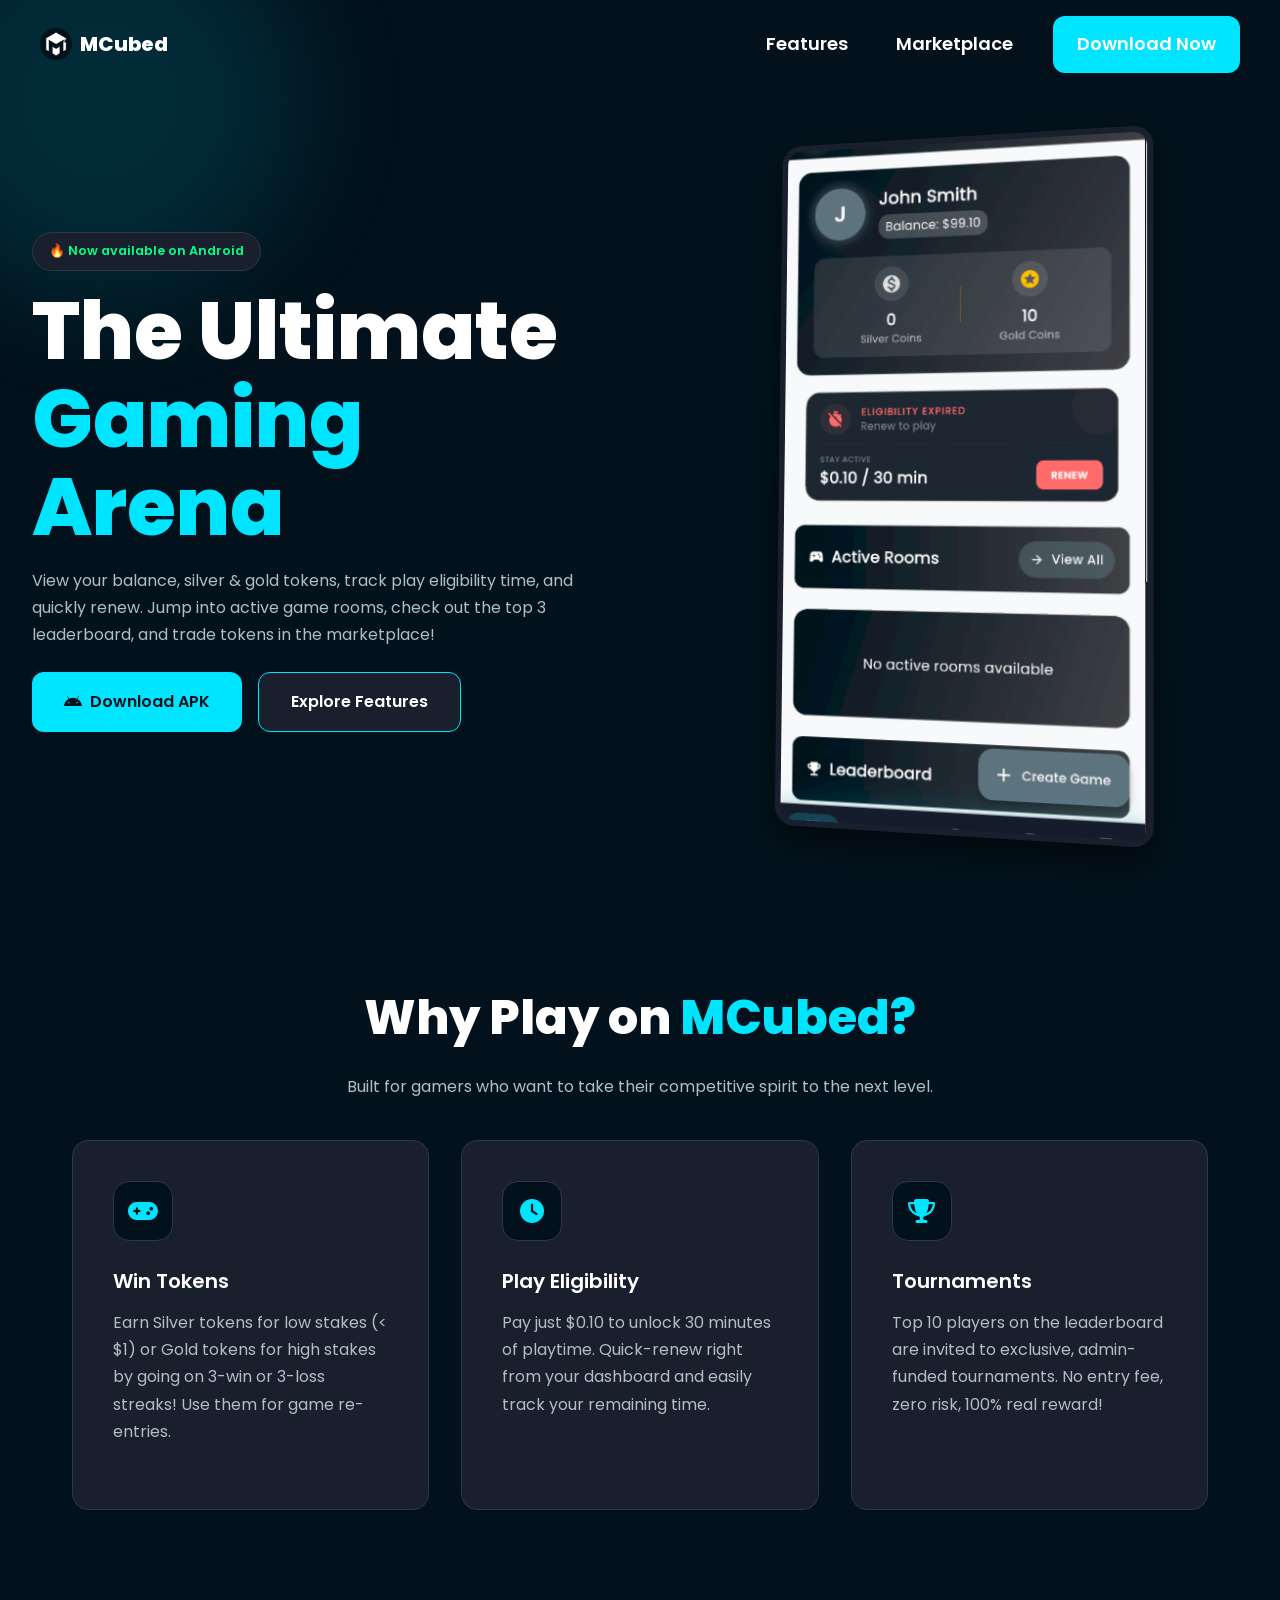
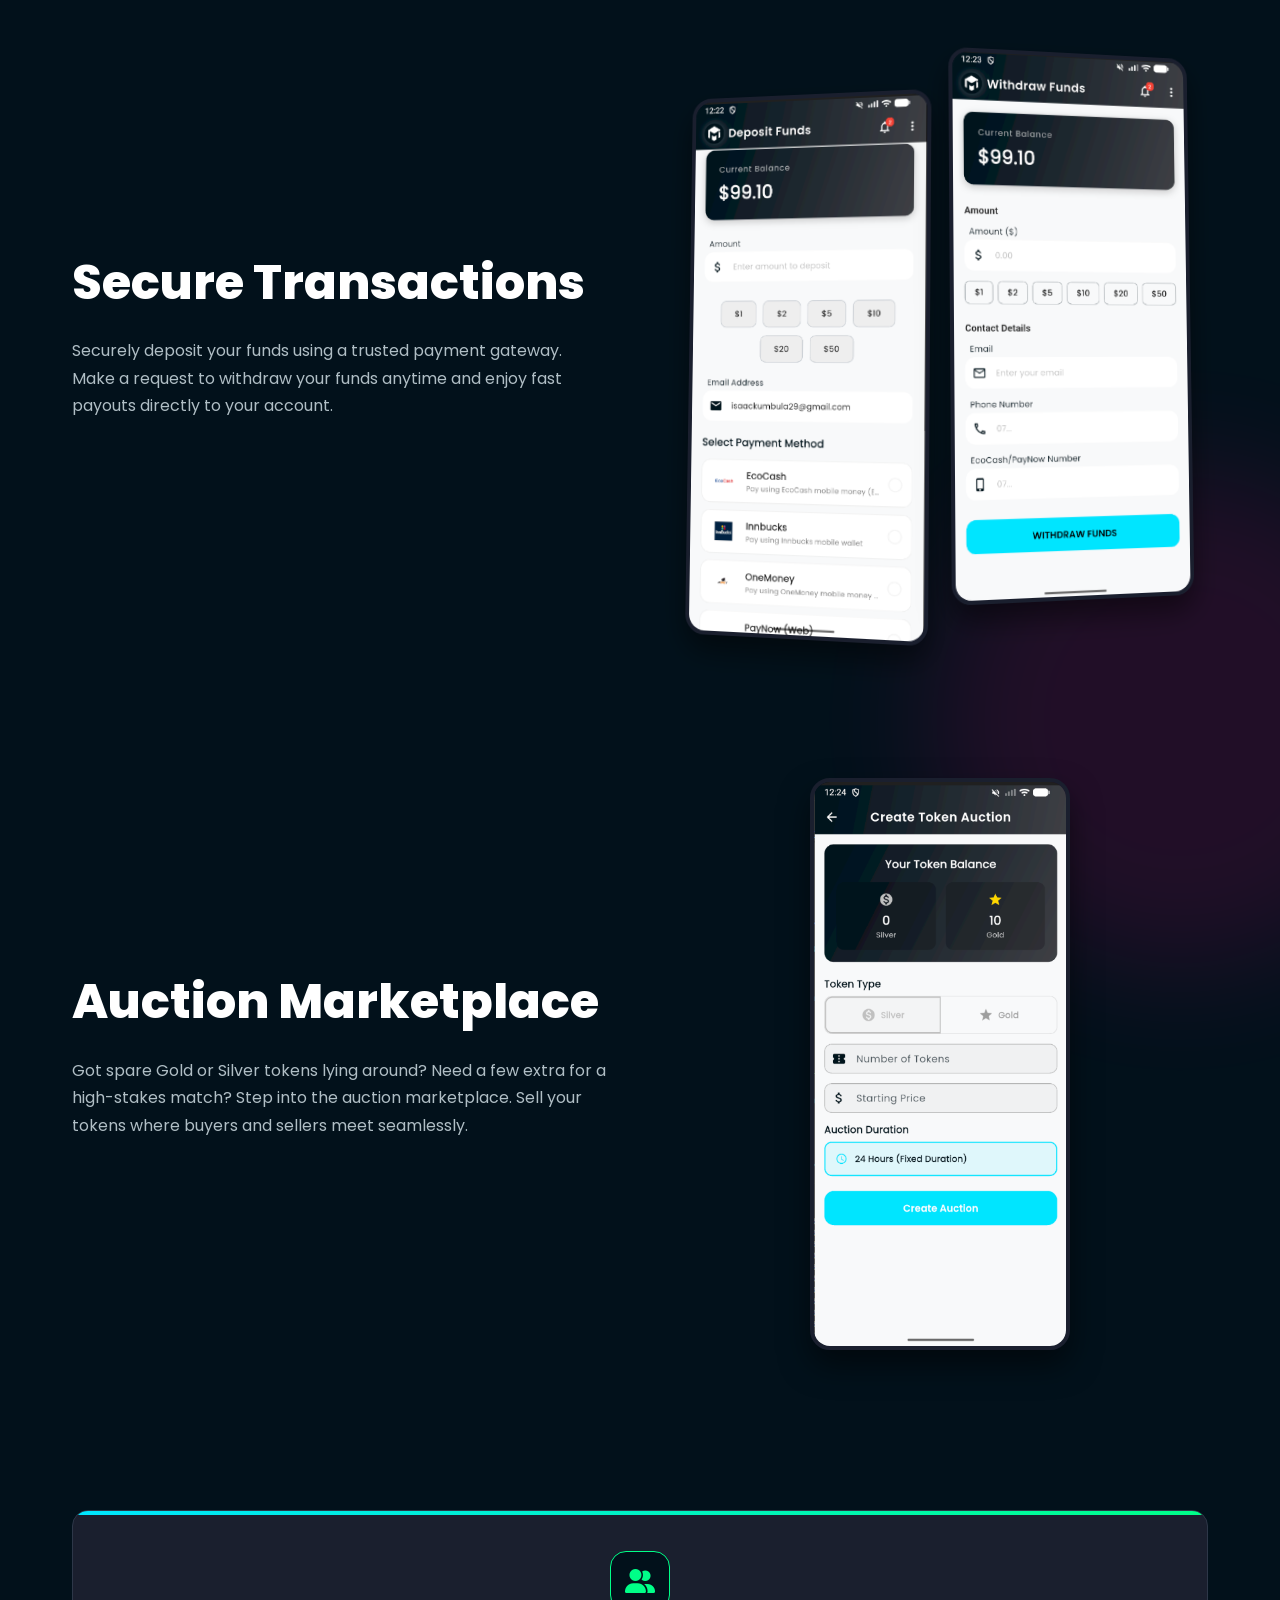
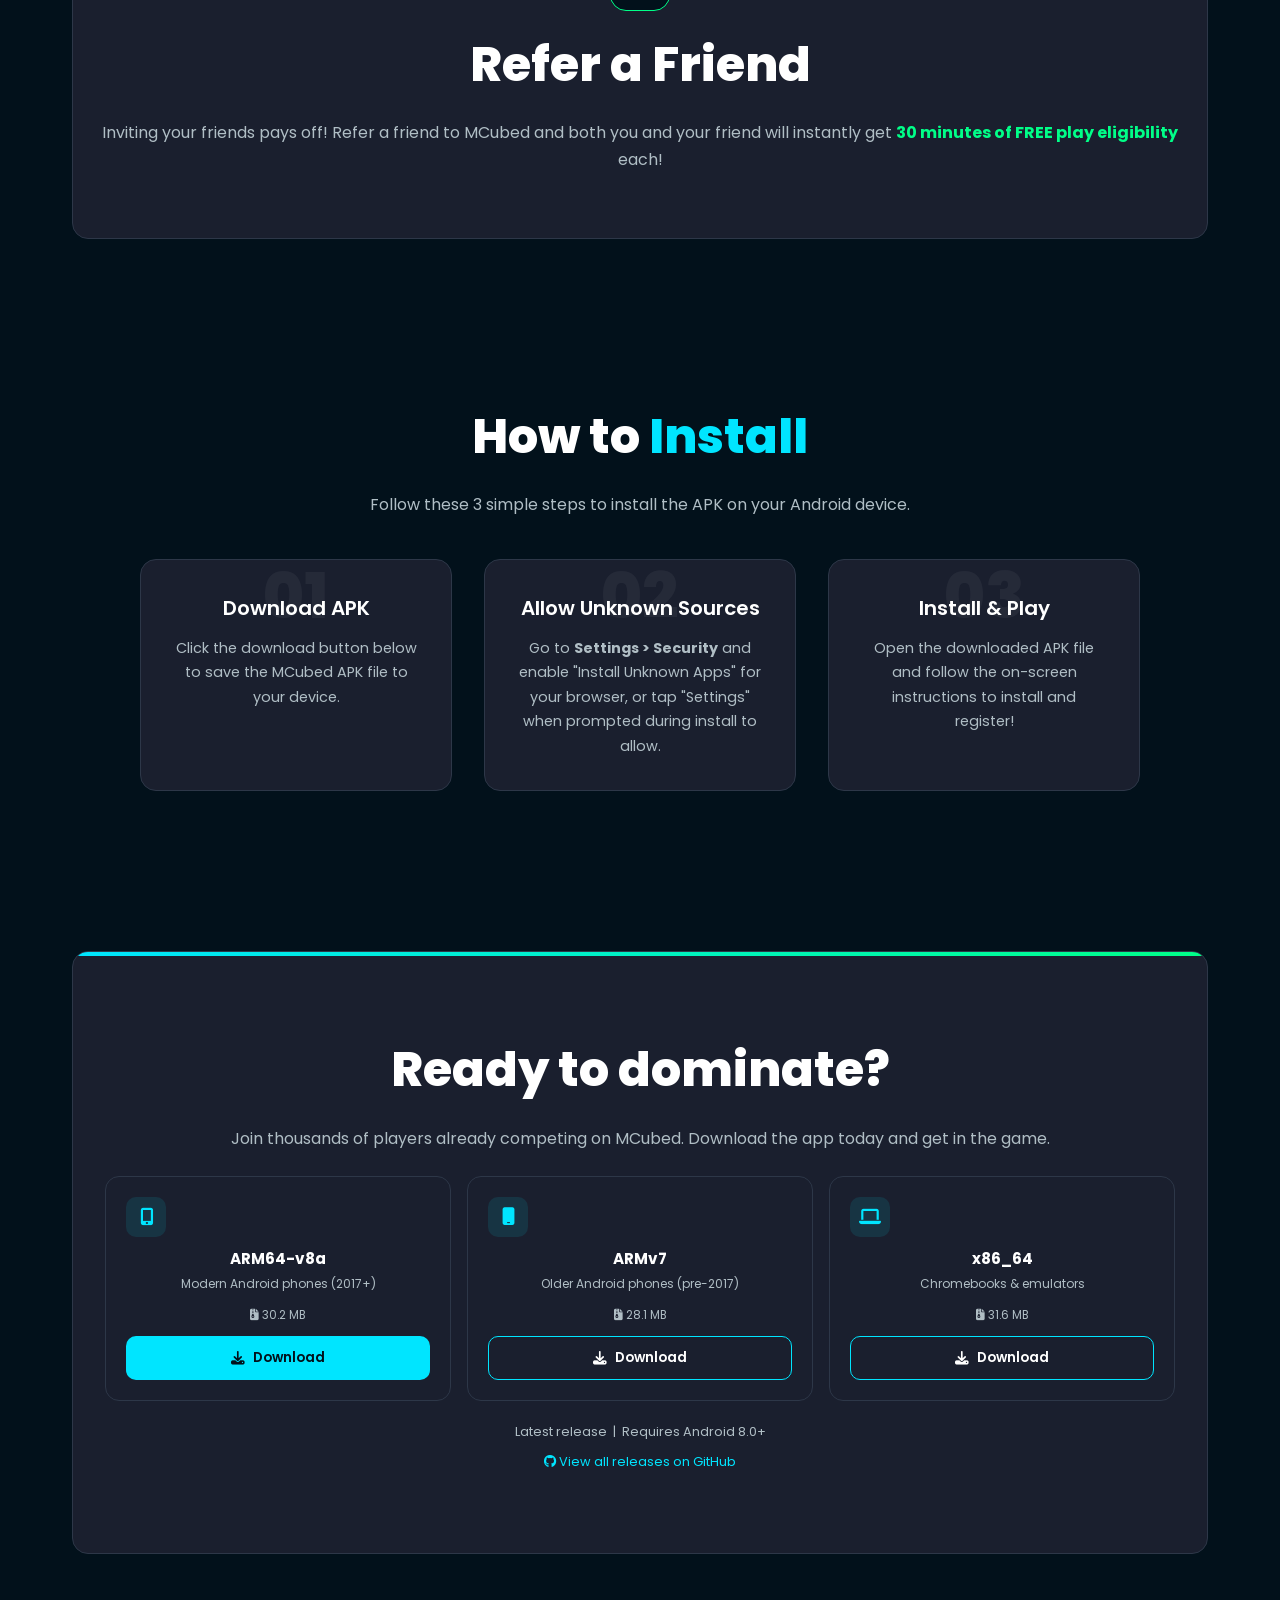
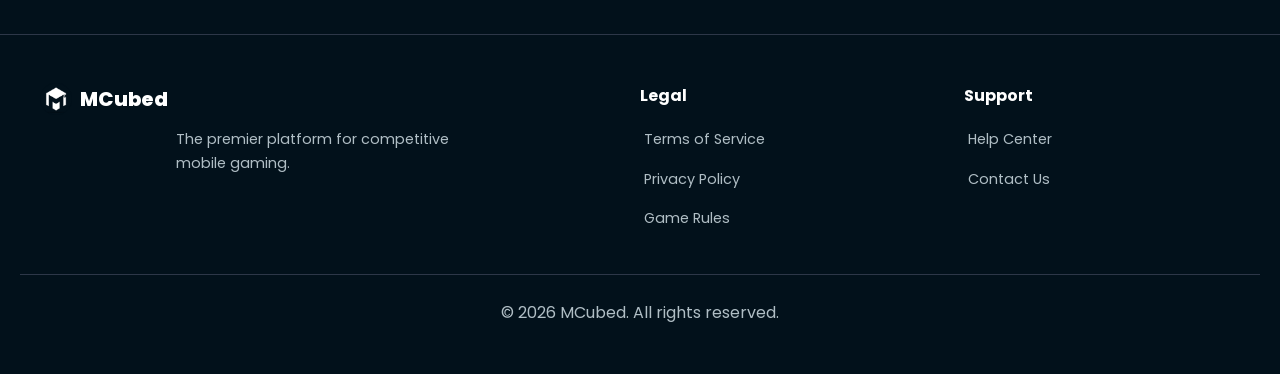
==== index.html @ a9699369 "feat: implement dynamic APK size and version info loading from GitHub releases" ====
<!doctype html>
<html lang="en">
  <head>
    <meta charset="UTF-8" />
    <meta name="viewport" content="width=device-width, initial-scale=1.0" />
    <meta
      name="description"
      content="MCubed is the ultimate competitive gaming platform. Compete in matches, win prizes, and enjoy secure deposits and withdrawals."
    />
    <title>MCubed | Competitive Gaming Platform</title>
    <link
      href="https://fonts.googleapis.com/css2?family=Poppins:wght@300;400;600;800&display=swap"
      rel="stylesheet"
    />
    <link
      rel="stylesheet"
      href="https://cdnjs.cloudflare.com/ajax/libs/font-awesome/6.4.0/css/all.min.css"
    />
    <link rel="stylesheet" href="styles.css" />
    <link rel="icon" type="image/png" href="favicon/favicon-96x96.png" sizes="96x96" />
    <link rel="icon" type="image/svg+xml" href="favicon/favicon.svg" />
    <link rel="shortcut icon" href="favicon/favicon.ico" />
    <link rel="apple-touch-icon" sizes="180x180" href="favicon/apple-touch-icon.png" />
    <link rel="manifest" href="favicon/site.webmanifest" />
  </head>
  <body>
    <div class="blob blob-1"></div>
    <div class="blob blob-2"></div>

    <nav class="navbar">
      <div class="nav-container">
        <a href="#" class="logo">
          <img
            src="logo.png"
            alt="MCubed Logo"
            onerror="this.style.display = 'none'"
          />
          <span>MCubed</span>
        </a>
        <button class="mobile-menu-toggle" id="mobileMenuToggle" aria-label="Toggle menu">
          <span></span>
          <span></span>
          <span></span>
        </button>
        <div class="nav-links" id="navLinks">
          <a href="#features">Features</a>
          <a href="#marketplace">Marketplace</a>
          <a href="#download" class="btn btn-primary">Download Now</a>
        </div>
      </div>
      <div class="nav-overlay" id="navOverlay"></div>
    </nav>

    <header class="hero">
      <div class="hero-content fade-in-up">
        <div class="badge">🔥 Now available on Android</div>
        <h1>
          The Ultimate<br /><span class="accent-text">Gaming Arena</span>
        </h1>
        <p>
          View your balance, silver & gold tokens, track play eligibility time, and quickly renew. Jump into active game rooms, check out the top 3 leaderboard, and trade tokens in the marketplace!
        </p>
        <div class="hero-buttons">
          <a href="#download" class="btn btn-primary btn-large">
            <i class="fab fa-android"></i> Download APK
          </a>
          <a href="#features" class="btn btn-secondary btn-large"
            >Explore Features</a
          >
        </div>
      </div>
      <div class="hero-visual fade-in-up delay-1">
        <img src="assets/home.png" alt="MCubed Dashboard" class="hero-screenshot" />
      </div>
    </header>

    <section id="features" class="features section">
      <div class="section-header fade-in-up">
        <h2>Why Play on <span class="accent-text">MCubed?</span></h2>
        <p>
          Built for gamers who want to take their competitive spirit to the next level.
        </p>
      </div>
      <div class="features-grid">
        <div class="feature-card glass fade-in-up">
          <div class="feature-icon"><i class="fas fa-gamepad"></i></div>
          <h3>Win Tokens</h3>
          <p>
            Earn Silver tokens for low stakes (< $1) or Gold tokens for high stakes by going on 3-win or 3-loss streaks! Use them for game re-entries.
          </p>
        </div>
        <div class="feature-card glass fade-in-up delay-1">
          <div class="feature-icon"><i class="fas fa-clock"></i></div>
          <h3>Play Eligibility</h3>
          <p>
            Pay just $0.10 to unlock 30 minutes of playtime. Quick-renew right from your dashboard and easily track your remaining time. 
          </p>
        </div>
        <div class="feature-card glass fade-in-up delay-2">
          <div class="feature-icon"><i class="fas fa-trophy"></i></div>
          <h3>Tournaments</h3>
          <p>
            Top 10 players on the leaderboard are invited to exclusive, admin-funded tournaments. No entry fee, zero risk, 100% real reward!
          </p>
        </div>
      </div>
    </section>

    <!-- Secure Banking Showcase -->
    <section class="feature-showcase section fade-in-up">
      <div class="showcase-content">
        <h2>Secure Transactions</h2>
        <p>
          Securely deposit your funds using a trusted payment gateway. Make a request to withdraw your funds anytime and enjoy fast payouts directly to your account.
        </p>
      </div>
      <div class="showcase-images dual-images">
        <img src="assets/deposit.png" alt="Deposit Screen" class="screenshot" />
        <img src="assets/withdraw.png" alt="Withdraw Screen" class="screenshot" />
      </div>
    </section>

    <!-- Marketplace Showcase -->
    <section id="marketplace" class="feature-showcase reverse section fade-in-up">
      <div class="showcase-images">
        <img src="assets/marketplace.png" alt="Auction Marketplace" class="screenshot" />
      </div>
      <div class="showcase-content">
        <h2>Auction Marketplace</h2>
        <p>
          Got spare Gold or Silver tokens lying around? Need a few extra for a high-stakes match? Step into the auction marketplace. Sell your tokens where buyers and sellers meet seamlessly.
        </p>
      </div>
    </section>

    <!-- Referral CTA -->
    <section class="referral-cta section fade-in-up">
      <div class="cta-card glass">
        <div class="feature-icon"><i class="fas fa-user-friends"></i></div>
        <h2>Refer a Friend</h2>
        <p>Inviting your friends pays off! Refer a friend to MCubed and both you and your friend will instantly get <strong>30 minutes of FREE play eligibility</strong> each!</p>
      </div>
    </section>

    <!-- Installation Guide -->
    <section id="how-to-install" class="how-it-works section">
      <div class="section-header fade-in-up">
        <h2>How to <span class="accent-text">Install</span></h2>
        <p>Follow these 3 simple steps to install the APK on your Android device.</p>
      </div>
      <div class="steps-container">
        <div class="step fade-in-up">
          <div class="step-number">01</div>
          <h3>Download APK</h3>
          <p>
            Click the download button below to save the MCubed APK file to your device.
          </p>
        </div>
        <div class="step fade-in-up delay-1">
          <div class="step-number">02</div>
          <h3>Allow Unknown Sources</h3>
          <p>
            Go to <strong>Settings &gt; Security</strong> and enable "Install Unknown Apps" for your browser, or tap "Settings" when prompted during install to allow.
          </p>
        </div>
        <div class="step fade-in-up delay-2">
          <div class="step-number">03</div>
          <h3>Install & Play</h3>
          <p>
            Open the downloaded APK file and follow the on-screen instructions to install and register!
          </p>
        </div>
      </div>
    </section>

    <section id="download" class="download-cta section">
      <div class="cta-card glass fade-in-up">
        <h2>Ready to dominate?</h2>
        <p>
          Join thousands of players already competing on MCubed. Download the app today and get in the game.
        </p>

        <div id="recommended-banner" class="recommended-banner" style="display:none">
          <i class="fas fa-bolt"></i>
          <span id="recommended-text">Detecting your device...</span>
        </div>

        <div class="apk-options">
          <div class="apk-card glass" id="card-arm64">
            <div class="apk-card-header">
              <div class="apk-icon"><i class="fas fa-mobile-alt"></i></div>
              <span class="apk-badge" id="badge-arm64" style="display:none">Recommended</span>
            </div>
            <div class="apk-info">
              <h4>ARM64-v8a</h4>
              <p>Modern Android phones (2017+)</p>
              <span class="apk-size" data-asset-name="app-arm64-v8a-release.apk"><i class="fas fa-file-archive"></i> 30.2 MB</span>
            </div>
            <a href="https://github.com/mcubeddata/mcubed_site/releases/latest/download/app-arm64-v8a-release.apk"
               class="btn btn-primary apk-download-btn">
              <i class="fas fa-download"></i> Download
            </a>
          </div>

          <div class="apk-card glass" id="card-armv7">
            <div class="apk-card-header">
              <div class="apk-icon"><i class="fas fa-mobile"></i></div>
              <span class="apk-badge" id="badge-armv7" style="display:none">Recommended</span>
            </div>
            <div class="apk-info">
              <h4>ARMv7</h4>
              <p>Older Android phones (pre-2017)</p>
              <span class="apk-size" data-asset-name="app-armeabi-v7a-release.apk"><i class="fas fa-file-archive"></i> 28.1 MB</span>
            </div>
            <a href="https://github.com/mcubeddata/mcubed_site/releases/latest/download/app-armeabi-v7a-release.apk"
               class="btn btn-secondary apk-download-btn">
              <i class="fas fa-download"></i> Download
            </a>
          </div>

          <div class="apk-card glass" id="card-x86">
            <div class="apk-card-header">
              <div class="apk-icon"><i class="fas fa-laptop"></i></div>
              <span class="apk-badge" id="badge-x86" style="display:none">Recommended</span>
            </div>
            <div class="apk-info">
              <h4>x86_64</h4>
              <p>Chromebooks &amp; emulators</p>
              <span class="apk-size" data-asset-name="app-x86_64-release.apk"><i class="fas fa-file-archive"></i> 31.6 MB</span>
            </div>
            
            <a href="https://github.com/mcubeddata/mcubed_site/releases/latest/download/app-x86_64-release.apk"
               class="btn btn-secondary apk-download-btn">
              <i class="fas fa-download"></i> Download
            </a>
          </div>
        </div>

        <p class="version-info" id="releaseVersionInfo">Latest release &nbsp;|&nbsp; Requires Android 8.0+</p>
        <p class="version-info" style="margin-top: 8px">
          <a href="https://github.com/mcubeddata/mcubed_site/releases" target="_blank" class="github-releases-link">
            <i class="fab fa-github"></i> View all releases on GitHub
          </a>
        </p>
      </div>
    </section>

    <footer class="footer">
      <div class="footer-content">
        <div class="footer-brand">
          <div class="logo">
            <img
              src="logo.png"
              alt="MCubed Logo"
              onerror="this.style.display = 'none'"
            />
            <span>MCubed</span>
          </div>
          <p>The premier platform for competitive mobile gaming.</p>
        </div>
        <div class="footer-links">
          <h4>Legal</h4>
          <a href="#">Terms of Service</a>
          <a href="#">Privacy Policy</a>
          <a href="#">Game Rules</a>
        </div>
        <div class="footer-links">
          <h4>Support</h4>
          <a href="#">Help Center</a>
          <a href="#">Contact Us</a>
        </div>
      </div>
      <div class="footer-bottom">
        <p>&copy; 2026 MCubed. All rights reserved.</p>
      </div>
    </footer>

    <script src="script.js"></script>
  </body>
</html>
---- styles.css ----
/* MOBILE-FIRST STYLESHEET */

:root {
  --bg-dark: #02111b;
  --text-main: #ffffff;
  --text-muted: #b0bec5;
  --primary: #00e5ff;
  --secondary: #00ff88;
  --accent: #ff0080;
  --success: #4ecdc4;
  --error: #ff6b6b;
  --warning: #ff9800;
  --glass-bg: #1a1f2e;
  --glass-border: #2d3748;
}

* {
  margin: 0;
  padding: 0;
  box-sizing: border-box;
  -webkit-tap-highlight-color: transparent;
}

html {
  font-size: 14px;
  overflow-x: hidden;
  width: 100%;
}

body {
  font-family: "Poppins", sans-serif;
  background-color: var(--bg-dark);
  color: var(--text-main);
  line-height: 1.6;
  overflow-x: hidden;
  width: 100%;
  position: relative;
  scroll-behavior: smooth;
  -webkit-font-smoothing: antialiased;
  -moz-osx-font-smoothing: grayscale;
}

/* Mobile-First Typography */
h1 {
  font-size: clamp(2rem, 8vw, 5rem);
  line-height: 1.1;
  font-weight: 800;
  margin-bottom: 1rem;
}

h2 {
  font-size: clamp(1.5rem, 6vw, 3rem);
  font-weight: 800;
  margin-bottom: 1rem;
}

h3 {
  font-size: 1.25rem;
  font-weight: 600;
  margin-bottom: 0.75rem;
}

p {
  color: var(--text-muted);
  font-size: 1rem;
  margin-bottom: 1.5rem;
  line-height: 1.7;
}

.accent-text {
  color: var(--primary);
}

/* Background Blobs - hidden on mobile for performance */
.blob {
  position: absolute;
  filter: blur(60px);
  border-radius: 50%;
  z-index: -1;
  opacity: 0.12;
  animation: float 12s infinite ease-in-out alternate;
  pointer-events: none;
}

.blob-1 {
  top: -50px;
  left: -50px;
  width: 200px;
  height: 200px;
  background-color: var(--primary);
}

.blob-2 {
  top: 30%;
  right: -80px;
  width: 250px;
  height: 250px;
  background-color: var(--accent);
  animation-delay: -6s;
}

@keyframes float {
  0% { transform: translate(0, 0) scale(1); }
  100% { transform: translate(30px, 30px) scale(1.05); }
}

/* Mobile-First Layout */
.section {
  padding: 4rem 1.25rem;
  max-width: 1200px;
  margin: 0 auto;
}

/* Navbar - Mobile First */
.navbar {
  position: fixed;
  top: 0;
  left: 0;
  width: 100%;
  padding: 1rem 1.25rem;
  z-index: 100;
  transition: all 0.3s ease;
  background: transparent;
}

.navbar.scrolled {
  background-color: rgba(2, 17, 27, 0.95);
  backdrop-filter: blur(10px);
  border-bottom: 1px solid var(--glass-border);
  padding: 0.75rem 1.25rem;
}

.nav-container {
  max-width: 1200px;
  margin: 0 auto;
  display: flex;
  justify-content: space-between;
  align-items: center;
}

.logo {
  display: flex;
  align-items: center;
  gap: 0.5rem;
  text-decoration: none;
  color: var(--text-main);
  font-weight: 800;
  font-size: 1.25rem;
}

.logo img {
  height: 32px;
  border-radius: 6px;
  object-fit: contain;
}

/* Mobile Menu Toggle */
.mobile-menu-toggle {
  display: flex;
  flex-direction: column;
  gap: 5px;
  padding: 8px;
  background: none;
  border: none;
  cursor: pointer;
  z-index: 101;
}

.mobile-menu-toggle span {
  display: block;
  width: 24px;
  height: 2px;
  background: var(--text-main);
  border-radius: 2px;
  transition: all 0.3s ease;
}

.mobile-menu-toggle.active span:nth-child(1) {
  transform: rotate(45deg) translate(5px, 5px);
}

.mobile-menu-toggle.active span:nth-child(2) {
  opacity: 0;
}

.mobile-menu-toggle.active span:nth-child(3) {
  transform: rotate(-45deg) translate(5px, -5px);
}

/* Nav Links - Hidden by default on mobile */
.nav-links {
  position: fixed;
  top: 0;
  right: -100%;
  width: 80%;
  max-width: 300px;
  height: 100vh;
  background: var(--glass-bg);
  border-left: 1px solid var(--glass-border);
  display: none;
  flex-direction: column;
  align-items: center;
  justify-content: center;
  gap: 2rem;
  padding: 2rem;
  transition: right 0.3s ease;
  z-index: 100;
}

.nav-links.active {
  right: 0;
  display: flex;
}

.nav-links a {
  color: var(--text-main);
  text-decoration: none;
  font-weight: 600;
  font-size: 1.125rem;
  transition: color 0.3s ease;
}

.nav-links a:not(.btn) {
  padding: 0.5rem;
}

.nav-links a:hover:not(.btn) {
  color: var(--primary);
}

/* Overlay for mobile menu */
.nav-overlay {
  position: fixed;
  top: 0;
  left: 0;
  width: 100%;
  height: 100%;
  background: rgba(0, 0, 0, 0.5);
  opacity: 0;
  visibility: hidden;
  transition: all 0.3s ease;
  z-index: 99;
}

.nav-overlay.active {
  opacity: 1;
  visibility: visible;
}

/* Buttons - Mobile optimized touch targets */
.btn {
  display: inline-flex;
  align-items: center;
  justify-content: center;
  gap: 0.5rem;
  padding: 0.875rem 1.5rem;
  border-radius: 12px;
  font-weight: 600;
  font-size: 0.9375rem;
  text-decoration: none;
  transition: all 0.3s ease;
  cursor: pointer;
  white-space: nowrap;
  border: none;
  min-height: 44px;
  min-width: 44px;
}

.btn-primary {
  background-color: var(--primary);
  color: var(--bg-dark);
}

.btn-primary:hover {
  transform: translateY(-2px);
  box-shadow: 0 5px 15px rgba(0, 229, 255, 0.3);
}

.btn-secondary {
  background-color: var(--glass-bg);
  color: var(--text-main);
  border: 1px solid var(--primary);
}

.btn-secondary:hover {
  background-color: var(--primary);
  color: var(--bg-dark);
  transform: translateY(-2px);
}

.btn-large {
  padding: 1rem 2rem;
  font-size: 1rem;
  width: 100%;
}

.glowing-btn {
  animation: glow 2s infinite alternate;
}

@keyframes glow {
  0% { box-shadow: 0 0 10px rgba(0, 229, 255, 0.2); }
  100% { box-shadow: 0 0 25px rgba(0, 255, 136, 0.6); }
}

/* Hero Section - Mobile First */
.hero {
  min-height: 100vh;
  display: flex;
  flex-direction: column;
  align-items: center;
  justify-content: center;
  padding: 6rem 1.25rem 3rem;
  text-align: center;
  gap: 2rem;
}

.hero-content {
  width: 100%;
  order: 1;
}

.badge {
  display: inline-block;
  padding: 0.5rem 1rem;
  background-color: var(--glass-bg);
  color: var(--secondary);
  border-radius: 50px;
  font-weight: 600;
  font-size: 0.8rem;
  margin-bottom: 1rem;
  border: 1px solid var(--glass-border);
}

.hero-buttons {
  display: flex;
  flex-direction: column;
  gap: 0.75rem;
  width: 100%;
  max-width: 300px;
  margin: 0 auto;
}

.hero-visual {
  width: 100%;
  display: flex;
  justify-content: center;
  order: 2;
  perspective: 1000px;
}

.hero-screenshot {
  width: 100%;
  max-width: 280px;
  max-height: 500px;
  border-radius: 20px;
  margin: 0 auto;
  box-shadow: 0 15px 30px rgba(0, 0, 0, 0.5);
  border: 4px solid var(--glass-bg);
  object-fit: cover;
  transform: none;
}

/* Feature Showcase - Mobile First */
.feature-showcase {
  display: flex;
  flex-direction: column;
  align-items: center;
  gap: 2rem;
  text-align: center;
}

.showcase-content {
  width: 100%;
  order: 1;
}

.showcase-images {
  width: 100%;
  display: flex;
  justify-content: center;
  gap: 1rem;
  order: 2;
  perspective: 1000px;
}

.screenshot {
  width: 100%;
  max-width: 260px;
  border-radius: 20px;
  box-shadow: 0 15px 30px rgba(0, 0, 0, 0.5);
  border: 4px solid var(--glass-bg);
  object-fit: cover;
}

.dual-images {
  flex-direction: column;
  gap: 1rem;
  align-items: center;
}

.dual-images .screenshot {
  max-width: 280px;
  transform: none;
}

.dual-images .screenshot:nth-child(1),
.dual-images .screenshot:nth-child(2) {
  transform: none;
}

/* Features Grid - Mobile First */
.section-header {
  text-align: center;
  max-width: 600px;
  margin: 0 auto 2.5rem;
}

.features-grid {
  display: grid;
  grid-template-columns: 1fr;
  gap: 1.25rem;
}

.glass {
  background-color: var(--glass-bg);
  border: 1px solid var(--glass-border);
  border-radius: 16px;
  padding: 1.5rem;
  transition: transform 0.3s ease, border-color 0.3s ease;
}

.glass:hover {
  transform: translateY(-3px);
  border-color: var(--primary);
}

.feature-icon {
  width: 48px;
  height: 48px;
  background-color: var(--bg-dark);
  border: 1px solid var(--glass-border);
  border-radius: 12px;
  display: flex;
  align-items: center;
  justify-content: center;
  font-size: 1.25rem;
  color: var(--primary);
  margin-bottom: 1rem;
}

/* Referral CTA */
.referral-cta .cta-card {
  text-align: center;
  padding: 2.5rem 1.5rem;
  display: flex;
  flex-direction: column;
  align-items: center;
}

.referral-cta .cta-card .feature-icon {
  margin: 0 auto 1rem;
  color: var(--secondary);
  background-color: var(--bg-dark);
  border-color: var(--secondary);
}

.referral-cta .cta-card strong {
  color: var(--secondary);
}

/* How It Works - Mobile First */
.steps-container {
  display: grid;
  grid-template-columns: 1fr;
  gap: 1.5rem;
  max-width: 1000px;
  margin: 0 auto;
}

.step {
  text-align: center;
  position: relative;
  padding: 1.5rem;
  background-color: var(--glass-bg);
  border: 1px solid var(--glass-border);
  border-radius: 16px;
  transition: transform 0.3s ease, border-color 0.3s ease;
}

.step:hover {
  transform: translateY(-3px);
  border-color: var(--primary);
}

.step-number {
  font-size: 3rem;
  font-weight: 800;
  color: rgba(255, 255, 255, 0.05);
  position: absolute;
  top: -10px;
  left: 50%;
  transform: translateX(-50%);
  z-index: 0;
}

.step h3, .step p {
  position: relative;
  z-index: 1;
}

.step p {
  margin-bottom: 0;
  font-size: 0.9rem;
}

/* Download CTA - Mobile First */
.download-cta {
  padding-bottom: 4rem;
}

.cta-card {
  text-align: center;
  padding: 2.5rem 1.25rem;
  position: relative;
  overflow: hidden;
}

.cta-card::before {
  content: "";
  position: absolute;
  top: 0;
  left: 0;
  width: 100%;
  height: 4px;
  background: linear-gradient(90deg, var(--primary), var(--secondary));
}

/* APK Download Cards - Mobile First */
.recommended-banner {
  display: flex;
  align-items: center;
  justify-content: center;
  gap: 8px;
  background: rgba(0, 229, 255, 0.1);
  border: 1px solid rgba(0, 229, 255, 0.35);
  border-radius: 12px;
  padding: 10px 14px;
  margin: 12px 0 20px;
  color: var(--primary);
  font-size: 0.8rem;
  font-weight: 600;
  flex-wrap: wrap;
}

.recommended-banner i { font-size: 1rem; }

.apk-options {
  display: grid;
  grid-template-columns: 1fr;
  gap: 12px;
  margin: 8px 0 20px;
}

.apk-card {
  display: flex;
  flex-direction: column;
  gap: 10px;
  padding: 16px;
  border-radius: 14px;
  border: 1px solid var(--glass-border);
  transition: transform 0.2s ease, border-color 0.2s ease, box-shadow 0.2s ease;
}

.apk-card:hover {
  transform: translateY(-3px);
  box-shadow: 0 8px 24px rgba(0,0,0,0.4);
}

.apk-card.recommended {
  border-color: var(--primary);
  box-shadow: 0 0 16px rgba(0, 229, 255, 0.15);
}

.apk-card-header {
  display: flex;
  align-items: center;
  justify-content: space-between;
}

.apk-icon {
  width: 40px;
  height: 40px;
  border-radius: 10px;
  background: rgba(0, 229, 255, 0.1);
  display: flex;
  align-items: center;
  justify-content: center;
  font-size: 1.1rem;
  color: var(--primary);
}

.apk-badge {
  background: var(--primary);
  color: #000;
  font-size: 0.6rem;
  font-weight: 800;
  padding: 3px 8px;
  border-radius: 20px;
  text-transform: uppercase;
  letter-spacing: 0.03em;
}

.apk-info h4 {
  font-size: 0.95rem;
  font-weight: 700;
  color: var(--text-main);
  margin-bottom: 3px;
}

.apk-info p {
  font-size: 0.75rem;
  color: var(--text-muted);
  margin-bottom: 6px;
}

.apk-size {
  font-size: 0.72rem;
  color: var(--text-muted);
}

.apk-download-btn {
  width: 100%;
  text-align: center;
  padding: 10px 14px;
  font-size: 0.85rem;
  border-radius: 10px;
  min-height: 44px;
}

.github-releases-link {
  color: var(--primary);
  text-decoration: none;
  font-size: 0.8rem;
  transition: opacity 0.2s;
}

.github-releases-link:hover { opacity: 0.75; }

.version-info {
  font-size: 0.8rem;
  margin-top: 1rem;
  margin-bottom: 0;
  color: var(--text-muted);
}

/* Footer - Mobile First */
.footer {
  border-top: 1px solid var(--glass-border);
  padding: 3rem 1.25rem 1.5rem;
  background-color: var(--bg-dark);
}

.footer-content {
  max-width: 1200px;
  margin: 0 auto;
  display: grid;
  grid-template-columns: 1fr;
  gap: 2rem;
  margin-bottom: 2rem;
  text-align: center;
}

.footer-brand p {
  margin: 0.75rem auto 0;
  max-width: 280px;
  font-size: 0.9rem;
}

.footer-links h4 {
  margin-bottom: 1rem;
  color: var(--text-main);
  font-size: 1rem;
}

.footer-links a {
  display: block;
  color: var(--text-muted);
  text-decoration: none;
  margin-bottom: 0.5rem;
  font-size: 0.9rem;
  transition: color 0.3s ease;
  padding: 0.25rem;
}

.footer-links a:hover {
  color: var(--primary);
}

.footer-bottom {
  text-align: center;
  padding-top: 1.5rem;
  border-top: 1px solid var(--glass-border);
  color: var(--text-muted);
  font-size: 0.8rem;
}

/* Scroll Animations */
.fade-in-up {
  opacity: 0;
  transform: translateY(20px);
  transition: opacity 0.6s ease, transform 0.6s ease;
}

.fade-in-up.visible {
  opacity: 1;
  transform: translateY(0);
}

.delay-1 { transition-delay: 0.1s; }
.delay-2 { transition-delay: 0.2s; }

/* TABLET & DESKTOP BREAKPOINTS */

/* Tablet (768px+) */
@media (min-width: 768px) {
  html { font-size: 15px; }
  
  .section {
    padding: 5rem 2rem;
  }
  
  .hero {
    padding: 7rem 2rem 4rem;
  }
  
  .hero-buttons {
    flex-direction: row;
    max-width: none;
    gap: 1rem;
  }
  
  .btn-large {
    width: auto;
  }
  
  .features-grid {
    grid-template-columns: repeat(2, 1fr);
    gap: 1.5rem;
  }
  
  .steps-container {
    grid-template-columns: repeat(2, 1fr);
    gap: 1.5rem;
  }
  
  .apk-options {
    grid-template-columns: repeat(2, 1fr);
    gap: 14px;
  }
  
  .footer-content {
    grid-template-columns: 2fr 1fr 1fr;
    gap: 3rem;
    text-align: left;
  }
  
  .logo {
    justify-content: flex-start;
  }
  
  /* Show blobs on larger screens */
  .blob-1 {
    width: 300px;
    height: 300px;
    top: -80px;
    left: -80px;
  }
  
  .blob-2 {
    width: 400px;
    height: 400px;
  }
}

/* Desktop (992px+) */
@media (min-width: 992px) {
  html { font-size: 16px; }
  
  .mobile-menu-toggle {
    display: none;
  }
  
  .nav-links {
    position: static;
    width: auto;
    max-width: none;
    height: auto;
    background: transparent;
    border: none;
    display: flex;
    flex-direction: row;
    padding: 0;
    gap: 2rem;
    align-items: center;
  }
  
  .nav-overlay {
    display: none;
  }
  
  .hero {
    flex-direction: row;
    text-align: left;
    padding: 8rem 2rem 4rem;
    gap: 4rem;
  }
  
  .hero-content {
    flex: 1;
    order: 0;
  }
  
  .hero-visual {
    flex: 1;
    order: 0;
  }
  
  .hero-screenshot {
    max-width: 320px;
    max-height: 600px;
    border-width: 6px;
    transform: rotateY(-10deg) rotateX(2deg);
  }
  
  .feature-showcase {
    flex-direction: row;
    text-align: left;
    gap: 4rem;
  }
  
  .feature-showcase.reverse {
    flex-direction: row-reverse;
  }
  
  .showcase-content {
    flex: 1;
    order: 0;
  }
  
  .showcase-images {
    flex: 1;
    order: 0;
  }
  
  .dual-images {
    flex-direction: row;
  }
  
  .dual-images .screenshot {
    max-width: 220px;
  }
  
  .dual-images .screenshot:nth-child(1) {
    transform: rotateY(-10deg) rotateX(2deg) translateY(20px);
  }
  
  .dual-images .screenshot:nth-child(2) {
    transform: rotateY(10deg) rotateX(2deg) translateY(-20px);
  }
  
  .features-grid {
    grid-template-columns: repeat(3, 1fr);
    gap: 2rem;
  }
  
  .glass {
    padding: 2.5rem;
  }
  
  .feature-icon {
    width: 60px;
    height: 60px;
    font-size: 1.5rem;
    border-radius: 16px;
    margin-bottom: 1.5rem;
  }
  
  .steps-container {
    grid-template-columns: repeat(3, 1fr);
    gap: 2rem;
  }
  
  .step {
    padding: 2rem;
  }
  
  .step-number {
    font-size: 4rem;
    top: -15px;
  }
  
  .cta-card {
    padding: 5rem 2rem;
  }
  
  .apk-options {
    grid-template-columns: repeat(3, 1fr);
    gap: 16px;
  }
  
  .apk-card {
    padding: 20px;
  }
  
  /* Larger blobs for desktop */
  .blob-1 {
    width: 400px;
    height: 400px;
    top: -100px;
    left: -100px;
  }
  
  .blob-2 {
    width: 500px;
    height: 500px;
    top: 40%;
    right: -150px;
  }
}

/* Large Desktop (1200px+) */
@media (min-width: 1200px) {
  .hero-screenshot {
    max-width: 380px;
    max-height: 700px;
  }
  
  .dual-images .screenshot {
    max-width: 250px;
  }
}
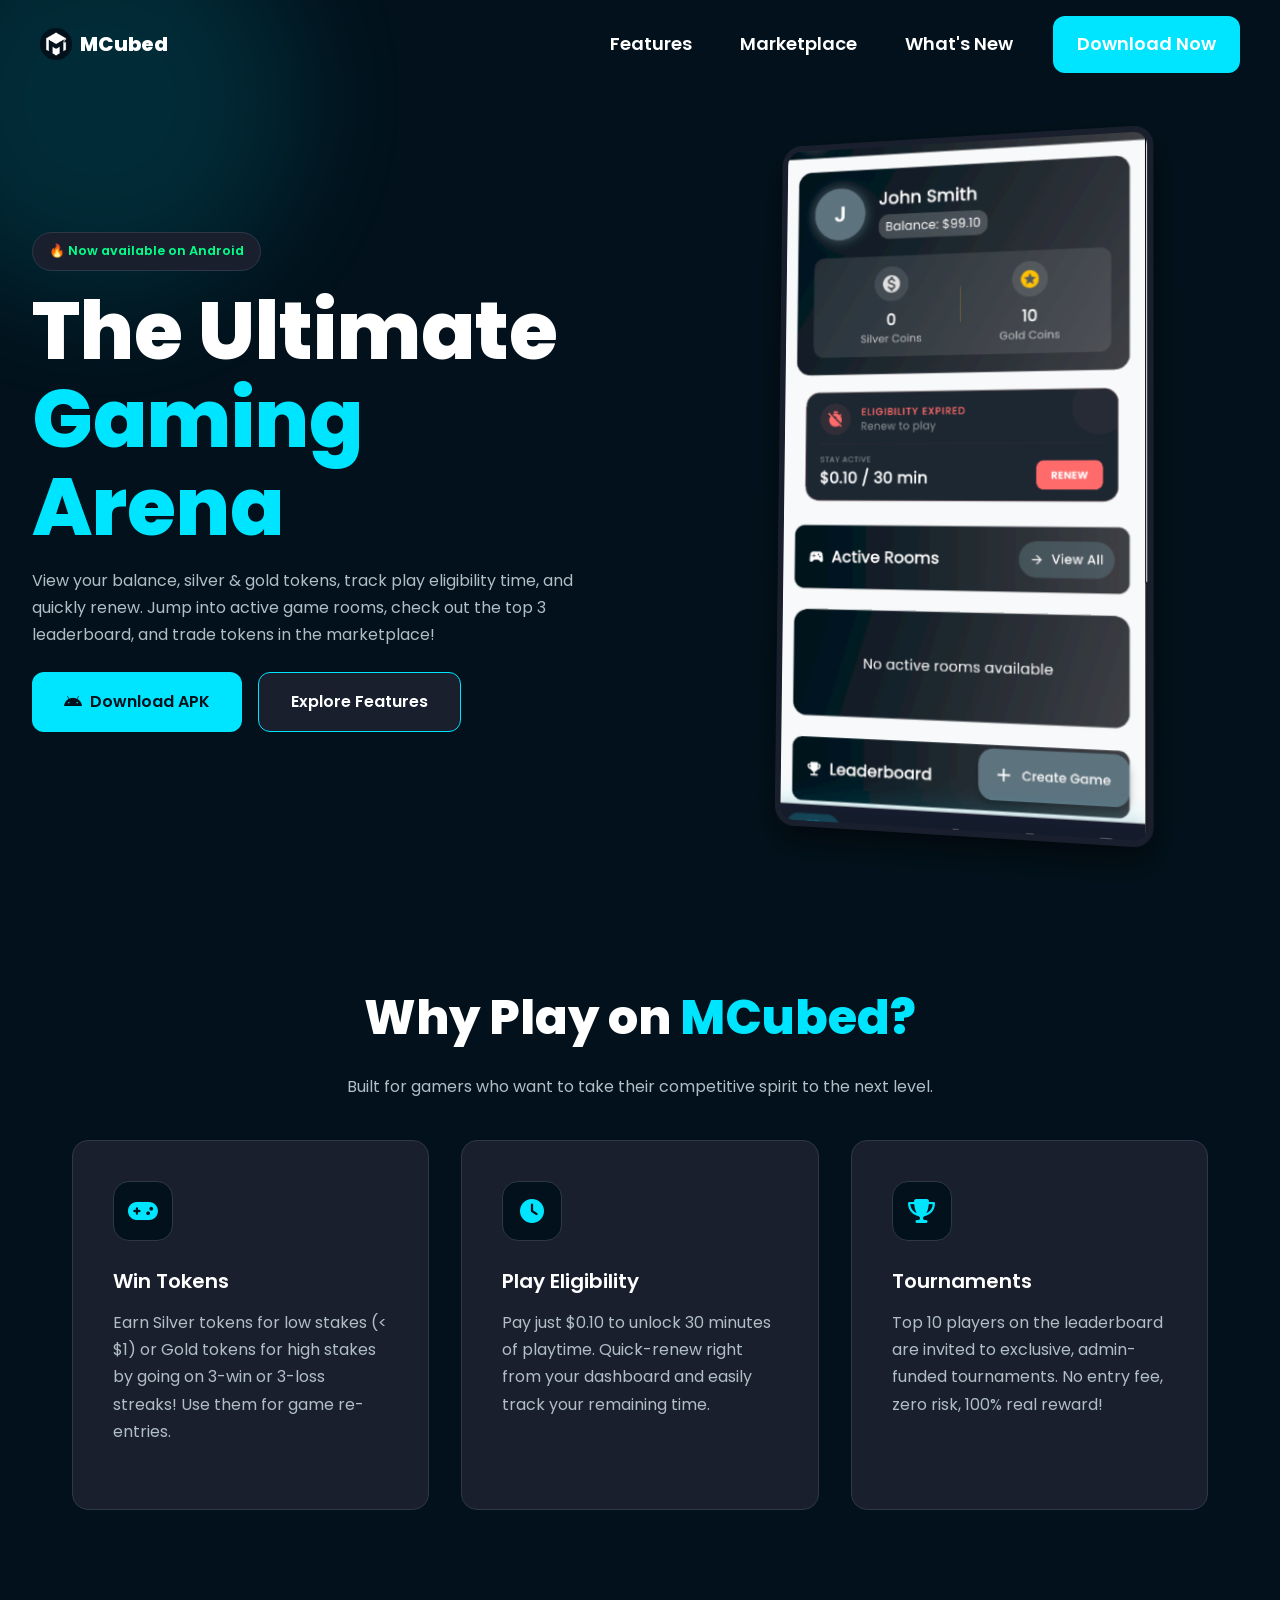
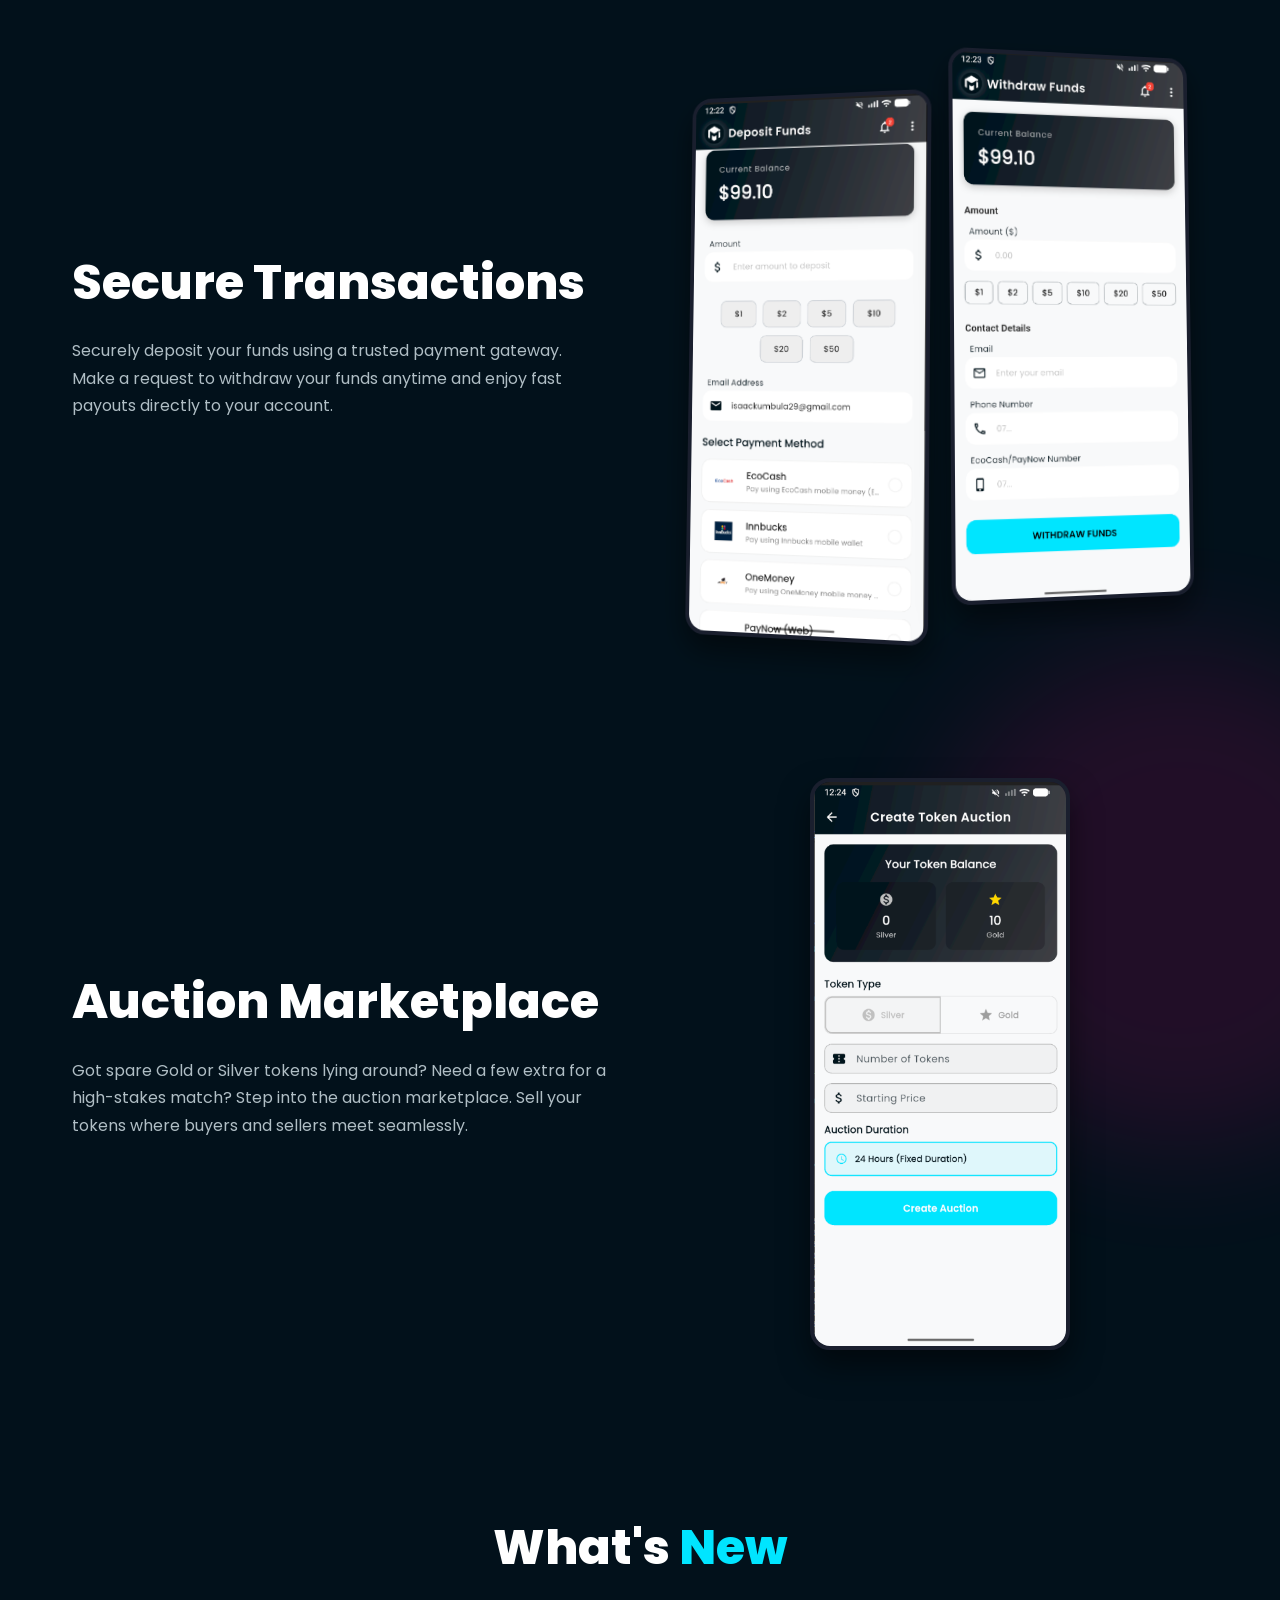
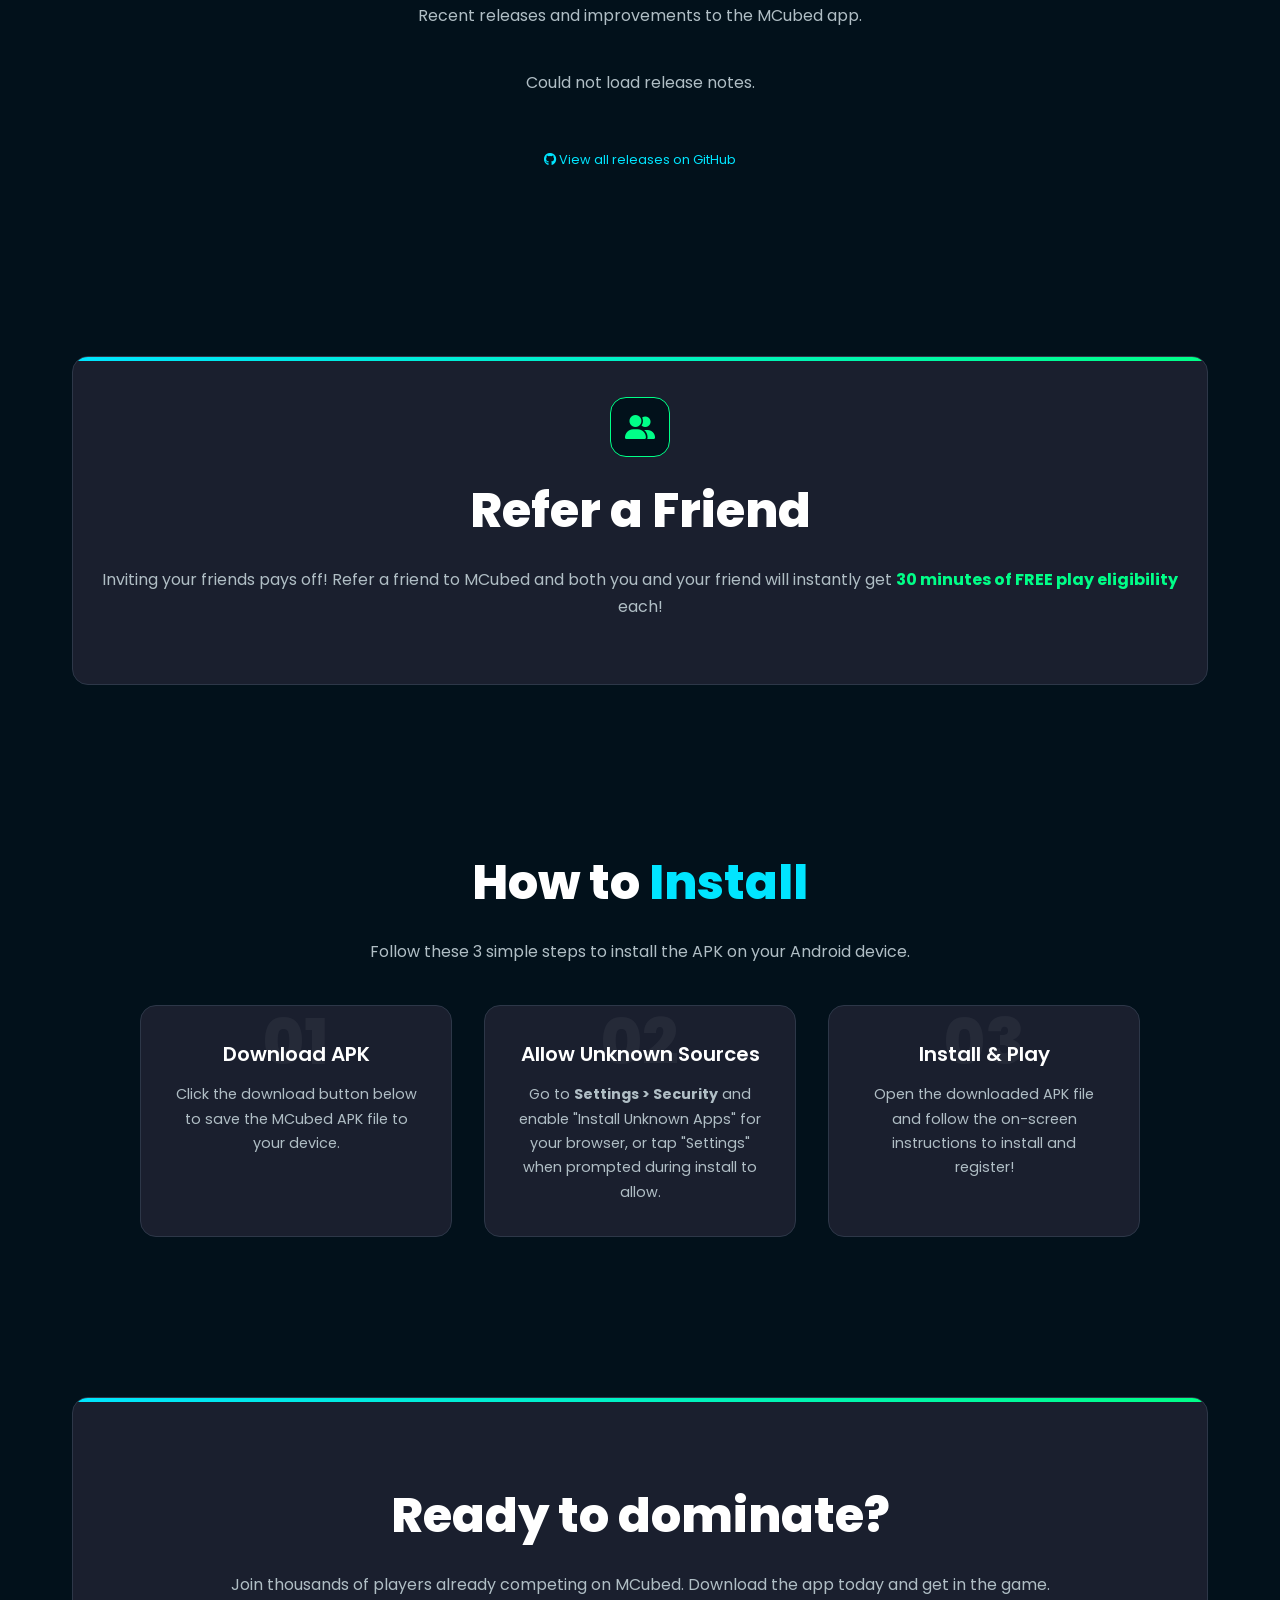
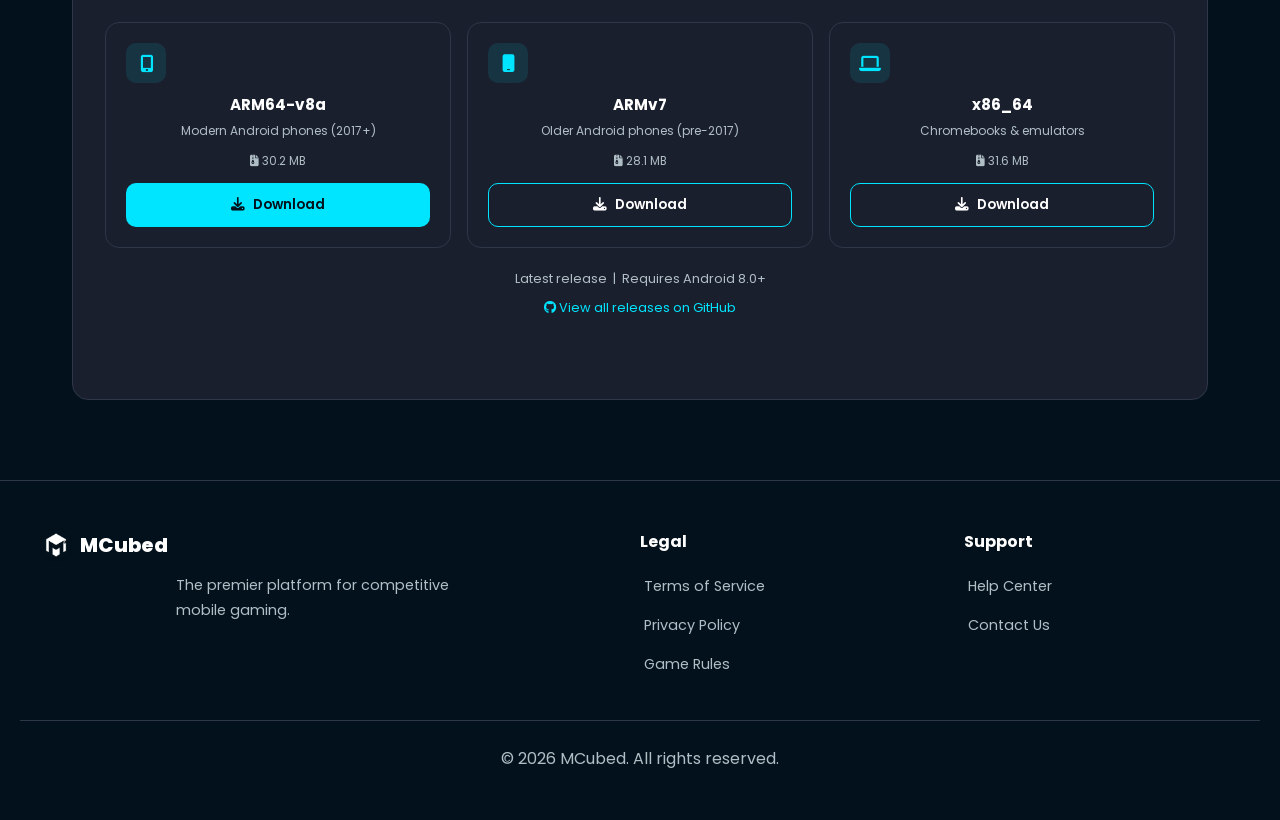
==== commit 68fcaddb: "feat: add 'What's New' section with dynamic changelog loading from GitHub releases" ====
--- a/index.html
+++ b/index.html
@@ -45,6 +45,7 @@
         <div class="nav-links" id="navLinks">
           <a href="#features">Features</a>
           <a href="#marketplace">Marketplace</a>
+          <a href="#whats-new">What's New</a>
           <a href="#download" class="btn btn-primary">Download Now</a>
         </div>
       </div>
@@ -131,6 +132,23 @@
           Got spare Gold or Silver tokens lying around? Need a few extra for a high-stakes match? Step into the auction marketplace. Sell your tokens where buyers and sellers meet seamlessly.
         </p>
       </div>
+    </section>
+
+    <!-- What's New / Changelog -->
+    <section id="whats-new" class="section">
+      <div class="section-header fade-in-up">
+        <h2>What's <span class="accent-text">New</span></h2>
+        <p>Recent releases and improvements to the MCubed app.</p>
+      </div>
+      <div id="changelog-list" class="changelog-list">
+        <div class="changelog-loading"><p>Loading release notes...</p></div>
+      </div>
+      <p style="text-align:center; margin-top:1.5rem;">
+        <a href="https://github.com/mcubeddata/mcubed_site/releases"
+           target="_blank" class="github-releases-link">
+          <i class="fab fa-github"></i> View all releases on GitHub
+        </a>
+      </p>
     </section>
 
     <!-- Referral CTA -->
--- a/styles.css
+++ b/styles.css
@@ -717,6 +717,100 @@
   transform: translateY(0);
 }
 
+/* ===== Changelog Section ===== */
+.changelog-list {
+  display: flex;
+  flex-direction: column;
+  gap: 1.25rem;
+  max-width: 800px;
+  margin: 0 auto;
+}
+
+.changelog-loading {
+  text-align: center;
+  color: var(--text-muted);
+  padding: 2rem 0;
+}
+
+.changelog-card {
+  position: relative;
+  overflow: hidden;
+}
+
+.changelog-card::before {
+  content: "";
+  position: absolute;
+  top: 0;
+  left: 0;
+  width: 100%;
+  height: 3px;
+  background: linear-gradient(90deg, var(--primary), var(--secondary));
+}
+
+.changelog-card-header {
+  display: flex;
+  align-items: center;
+  justify-content: space-between;
+  flex-wrap: wrap;
+  gap: 0.5rem;
+  margin-bottom: 1rem;
+  padding-top: 0.5rem;
+}
+
+.changelog-tag {
+  color: var(--primary);
+  font-weight: 700;
+  font-size: 1rem;
+  display: flex;
+  align-items: center;
+  gap: 0.4rem;
+}
+
+.changelog-tag i {
+  font-size: 0.85rem;
+}
+
+.changelog-date {
+  color: var(--text-muted);
+  font-size: 0.8rem;
+}
+
+.changelog-body p {
+  color: var(--text-muted);
+  font-size: 0.9rem;
+  line-height: 1.7;
+  margin-bottom: 0.5rem;
+}
+
+.changelog-body ul {
+  list-style: none;
+  padding: 0;
+  margin: 0;
+}
+
+.changelog-body li {
+  color: var(--text-muted);
+  font-size: 0.9rem;
+  line-height: 1.7;
+  padding-left: 1.2rem;
+  position: relative;
+  margin-bottom: 0.35rem;
+}
+
+.changelog-body li::before {
+  content: "•";
+  color: var(--primary);
+  position: absolute;
+  left: 0;
+  font-weight: bold;
+}
+
+@media (min-width: 768px) {
+  .changelog-list {
+    gap: 1.5rem;
+  }
+}
+
 .delay-1 { transition-delay: 0.1s; }
 .delay-2 { transition-delay: 0.2s; }
 
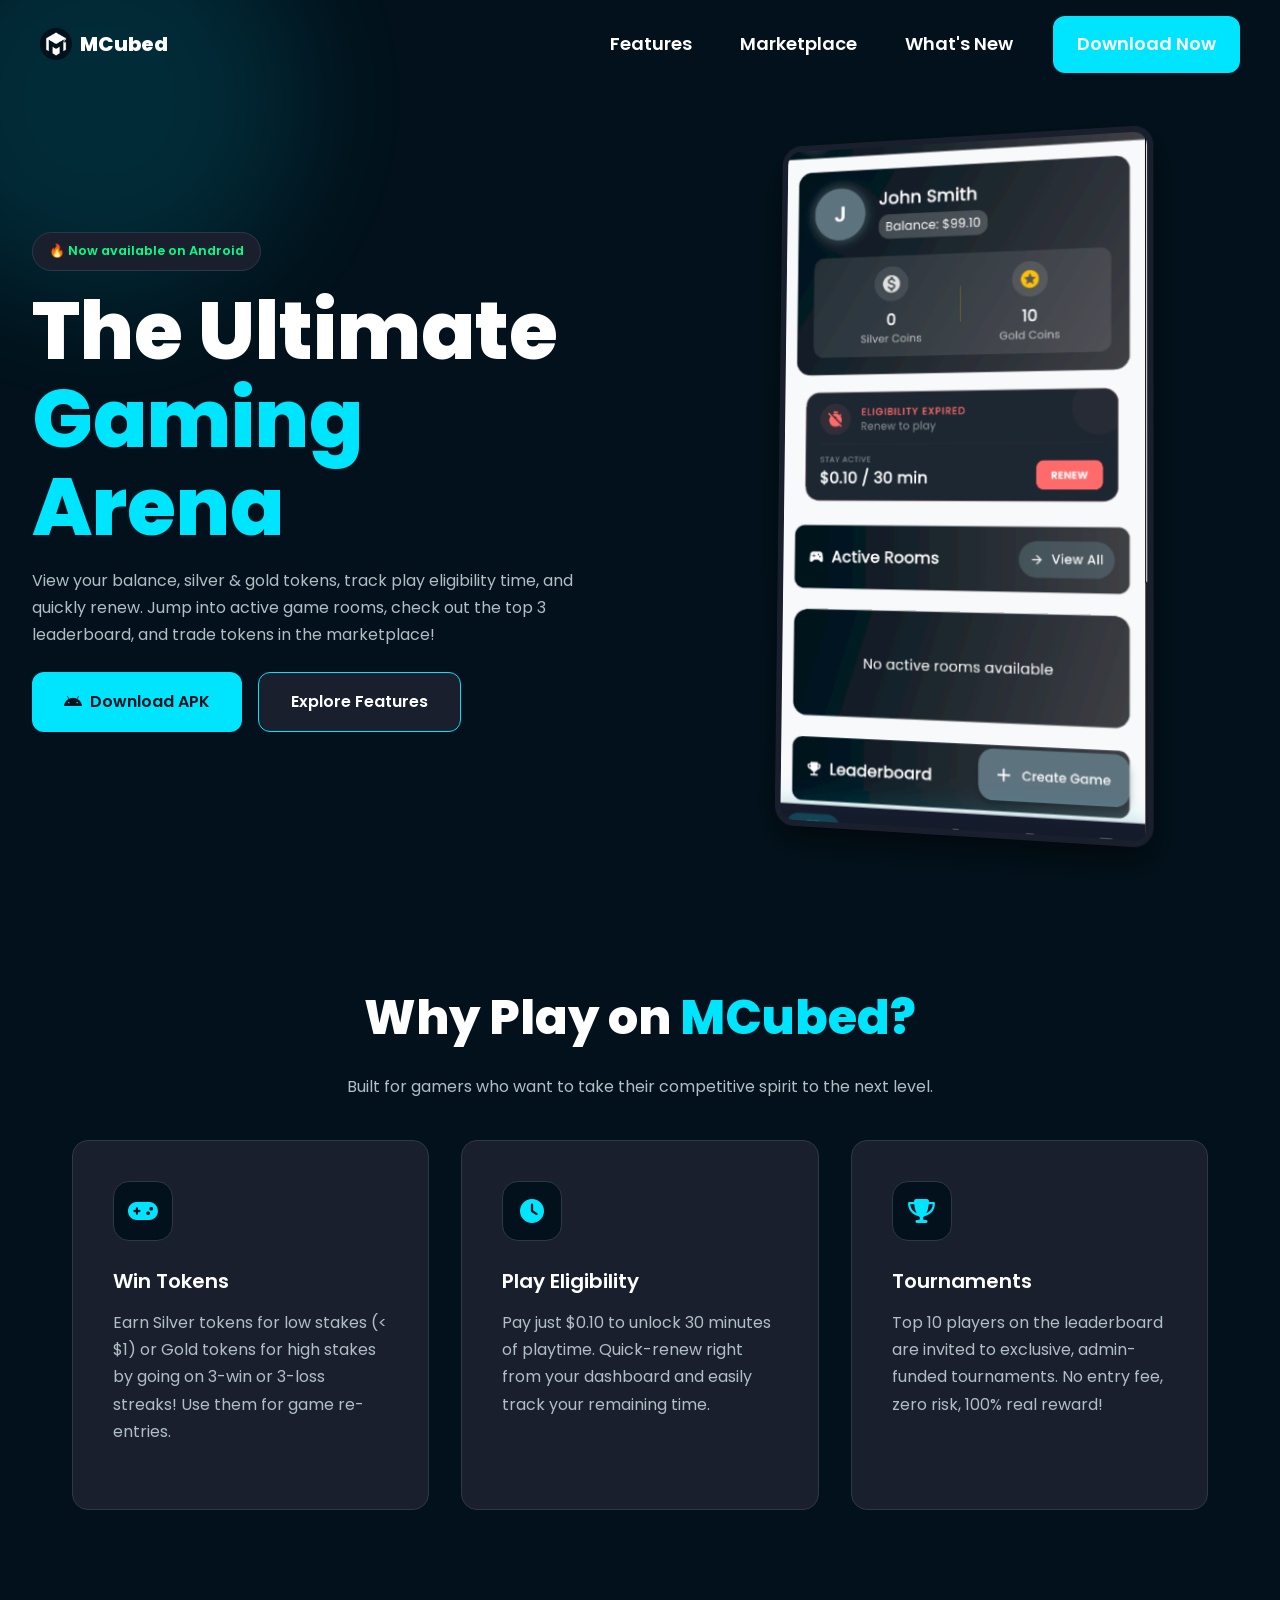
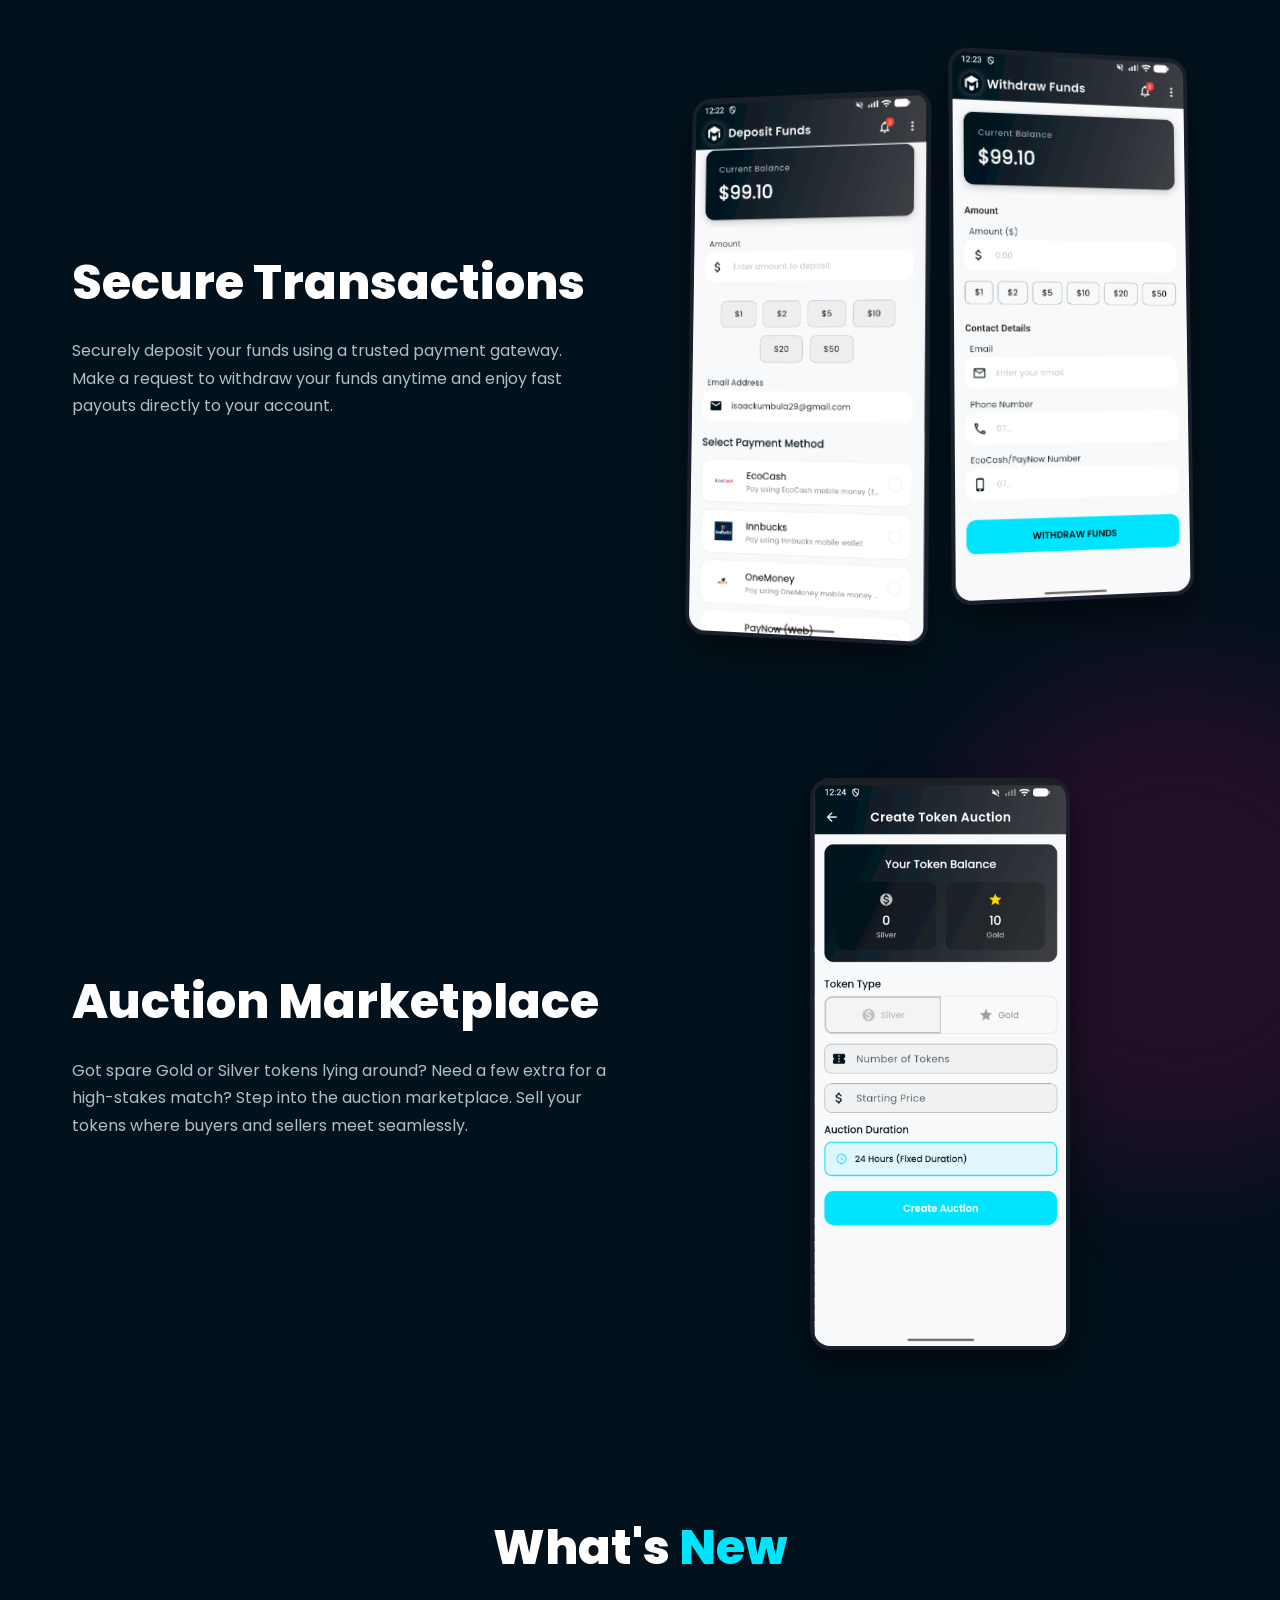
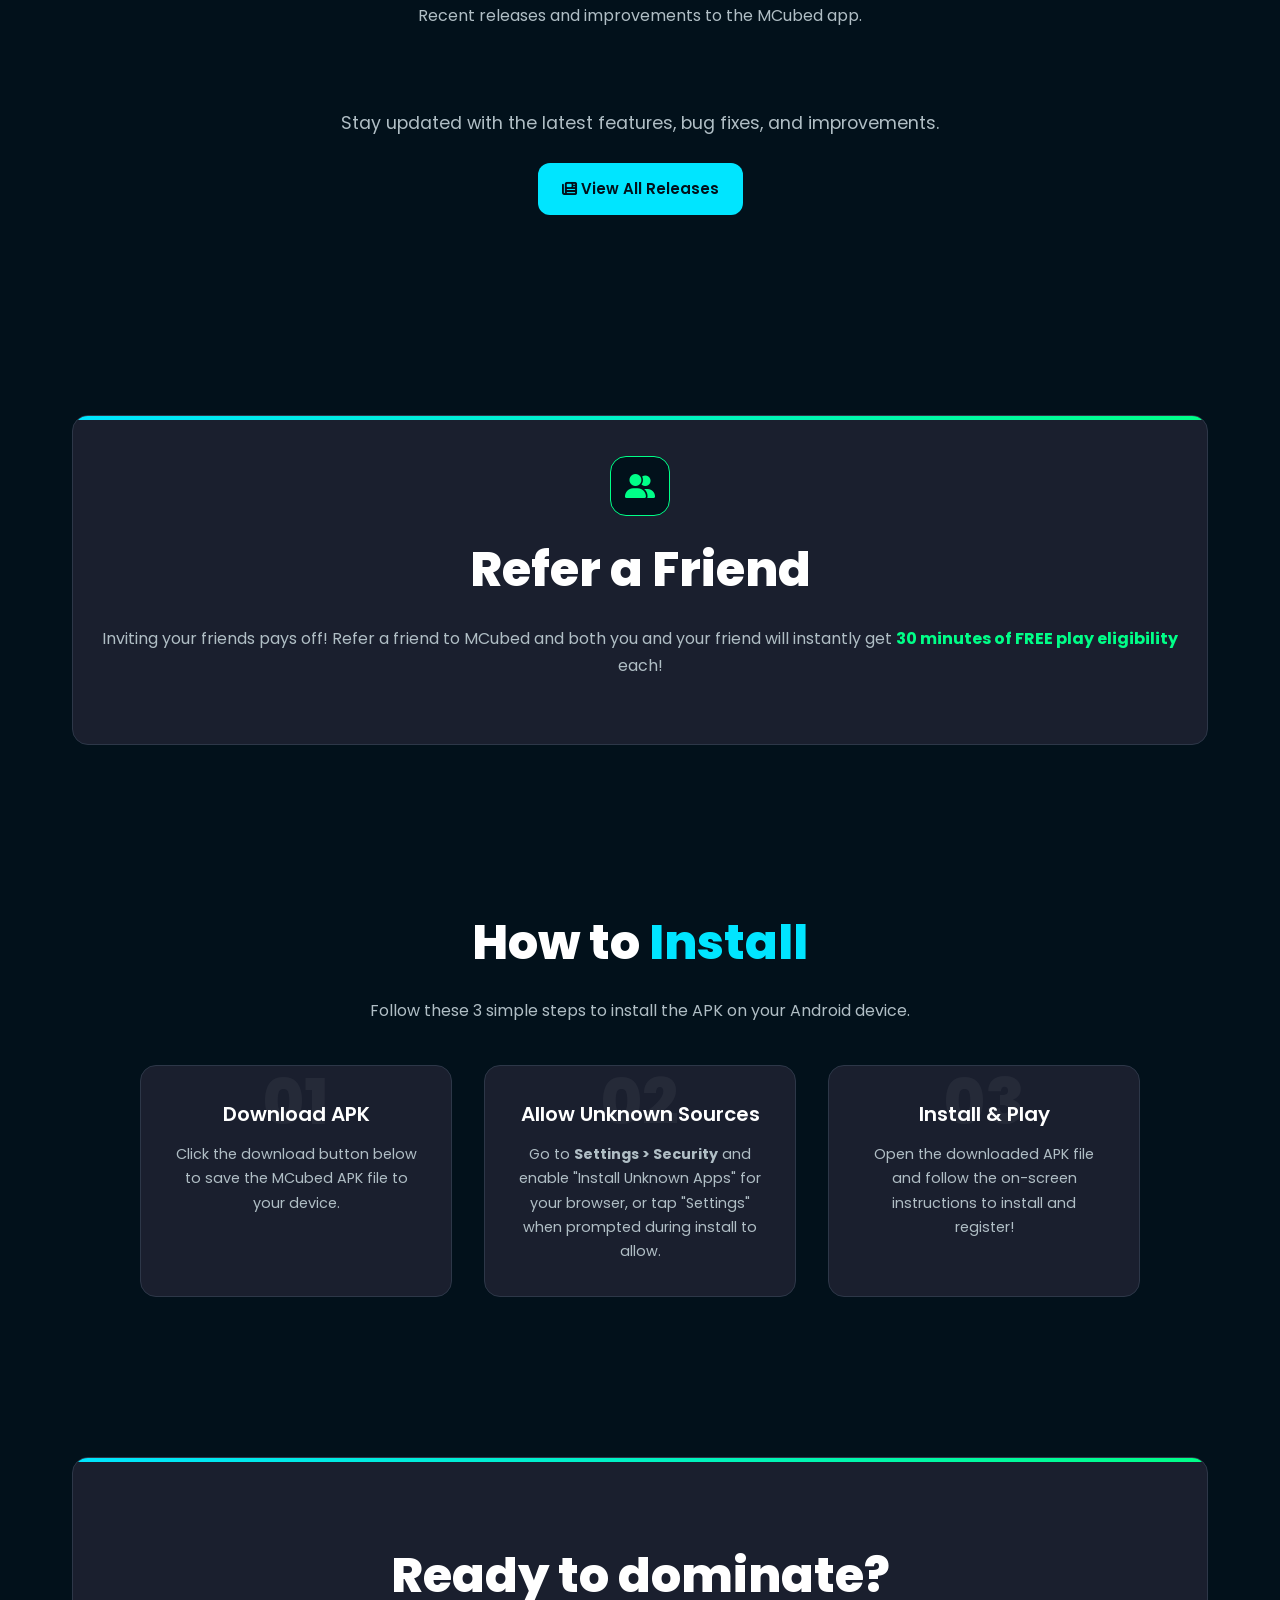
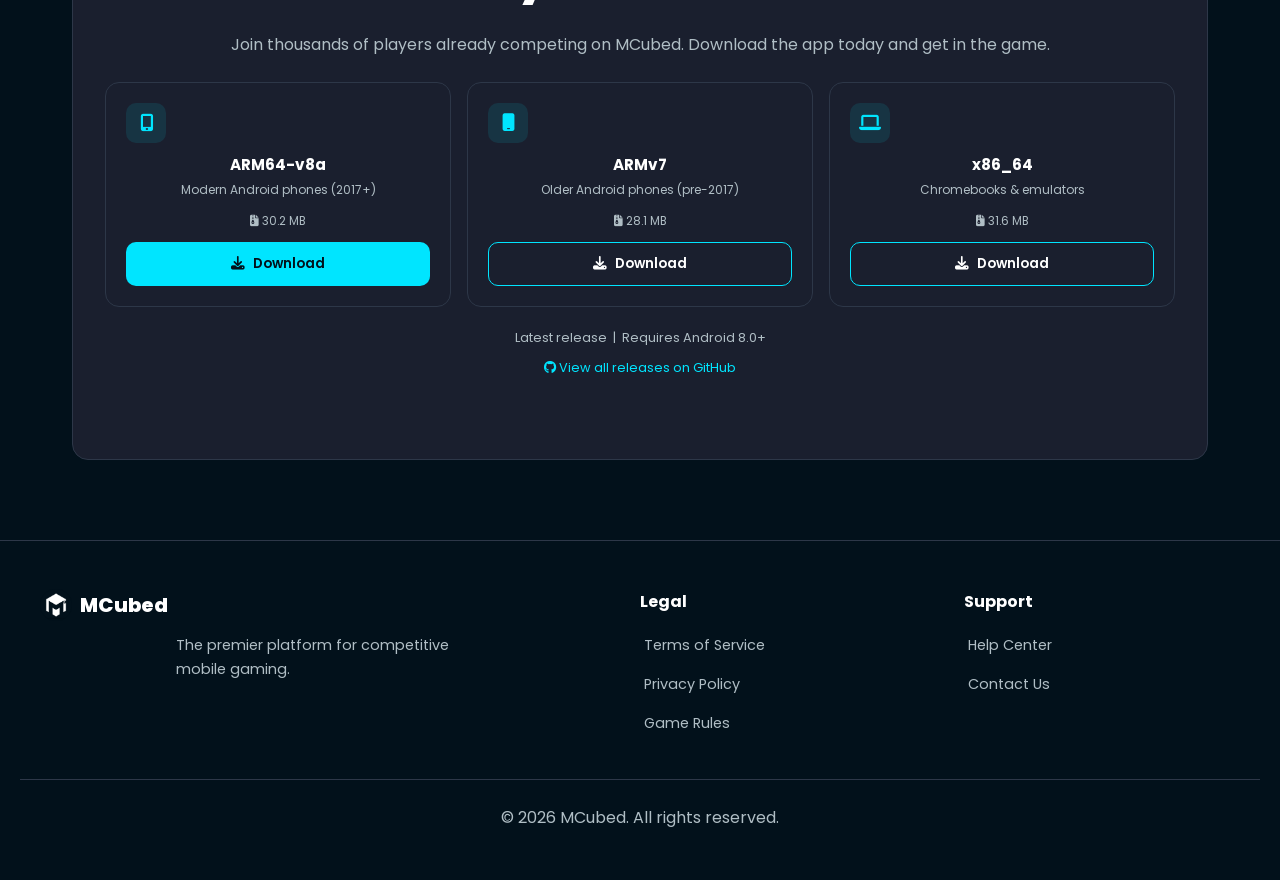
==== commit 25af9367: "Fix APK download links and create dedicated What's New page - Update download links from app-*-relea" ====
--- a/index.html
+++ b/index.html
@@ -45,7 +45,7 @@
         <div class="nav-links" id="navLinks">
           <a href="#features">Features</a>
           <a href="#marketplace">Marketplace</a>
-          <a href="#whats-new">What's New</a>
+          <a href="whatsnew.html">What's New</a>
           <a href="#download" class="btn btn-primary">Download Now</a>
         </div>
       </div>
@@ -140,15 +140,14 @@
         <h2>What's <span class="accent-text">New</span></h2>
         <p>Recent releases and improvements to the MCubed app.</p>
       </div>
-      <div id="changelog-list" class="changelog-list">
-        <div class="changelog-loading"><p>Loading release notes...</p></div>
-      </div>
-      <p style="text-align:center; margin-top:1.5rem;">
-        <a href="https://github.com/mcubeddata/mcubed_site/releases"
-           target="_blank" class="github-releases-link">
-          <i class="fab fa-github"></i> View all releases on GitHub
+      <div style="text-align: center; padding: 40px 20px;">
+        <p style="font-size: 1.1rem; margin-bottom: 24px;">
+          Stay updated with the latest features, bug fixes, and improvements.
+        </p>
+        <a href="whatsnew.html" class="btn btn-primary" style="display: inline-block;">
+          <i class="fas fa-newspaper"></i> View All Releases
         </a>
-      </p>
+      </div>
     </section>
 
     <!-- Referral CTA -->
@@ -212,9 +211,9 @@
             <div class="apk-info">
               <h4>ARM64-v8a</h4>
               <p>Modern Android phones (2017+)</p>
-              <span class="apk-size" data-asset-name="app-arm64-v8a-release.apk"><i class="fas fa-file-archive"></i> 30.2 MB</span>
-            </div>
-            <a href="https://github.com/mcubeddata/mcubed_site/releases/latest/download/app-arm64-v8a-release.apk"
+              <span class="apk-size" data-asset-name="mcubed-arm64-v8a.apk"><i class="fas fa-file-archive"></i> 30.2 MB</span>
+            </div>
+            <a href="https://github.com/mcubeddata/mcubed_site/releases/latest/download/mcubed-arm64-v8a.apk"
                class="btn btn-primary apk-download-btn">
               <i class="fas fa-download"></i> Download
             </a>
@@ -228,9 +227,9 @@
             <div class="apk-info">
               <h4>ARMv7</h4>
               <p>Older Android phones (pre-2017)</p>
-              <span class="apk-size" data-asset-name="app-armeabi-v7a-release.apk"><i class="fas fa-file-archive"></i> 28.1 MB</span>
-            </div>
-            <a href="https://github.com/mcubeddata/mcubed_site/releases/latest/download/app-armeabi-v7a-release.apk"
+              <span class="apk-size" data-asset-name="mcubed-armeabi-v7a.apk"><i class="fas fa-file-archive"></i> 28.1 MB</span>
+            </div>
+            <a href="https://github.com/mcubeddata/mcubed_site/releases/latest/download/mcubed-armeabi-v7a.apk"
                class="btn btn-secondary apk-download-btn">
               <i class="fas fa-download"></i> Download
             </a>
@@ -244,10 +243,10 @@
             <div class="apk-info">
               <h4>x86_64</h4>
               <p>Chromebooks &amp; emulators</p>
-              <span class="apk-size" data-asset-name="app-x86_64-release.apk"><i class="fas fa-file-archive"></i> 31.6 MB</span>
+              <span class="apk-size" data-asset-name="mcubed-x86_64.apk"><i class="fas fa-file-archive"></i> 31.6 MB</span>
             </div>
             
-            <a href="https://github.com/mcubeddata/mcubed_site/releases/latest/download/app-x86_64-release.apk"
+            <a href="https://github.com/mcubeddata/mcubed_site/releases/latest/download/mcubed-x86_64.apk"
                class="btn btn-secondary apk-download-btn">
               <i class="fas fa-download"></i> Download
             </a>
--- a/styles.css
+++ b/styles.css
@@ -775,6 +775,16 @@
   font-size: 0.8rem;
 }
 
+.changelog-section-header {
+  color: var(--secondary) !important;
+  font-size: 0.8rem !important;
+  font-weight: 700 !important;
+  text-transform: uppercase;
+  letter-spacing: 0.05em;
+  margin-top: 0.75rem !important;
+  margin-bottom: 0.25rem !important;
+}
+
 .changelog-body p {
   color: var(--text-muted);
   font-size: 0.9rem;
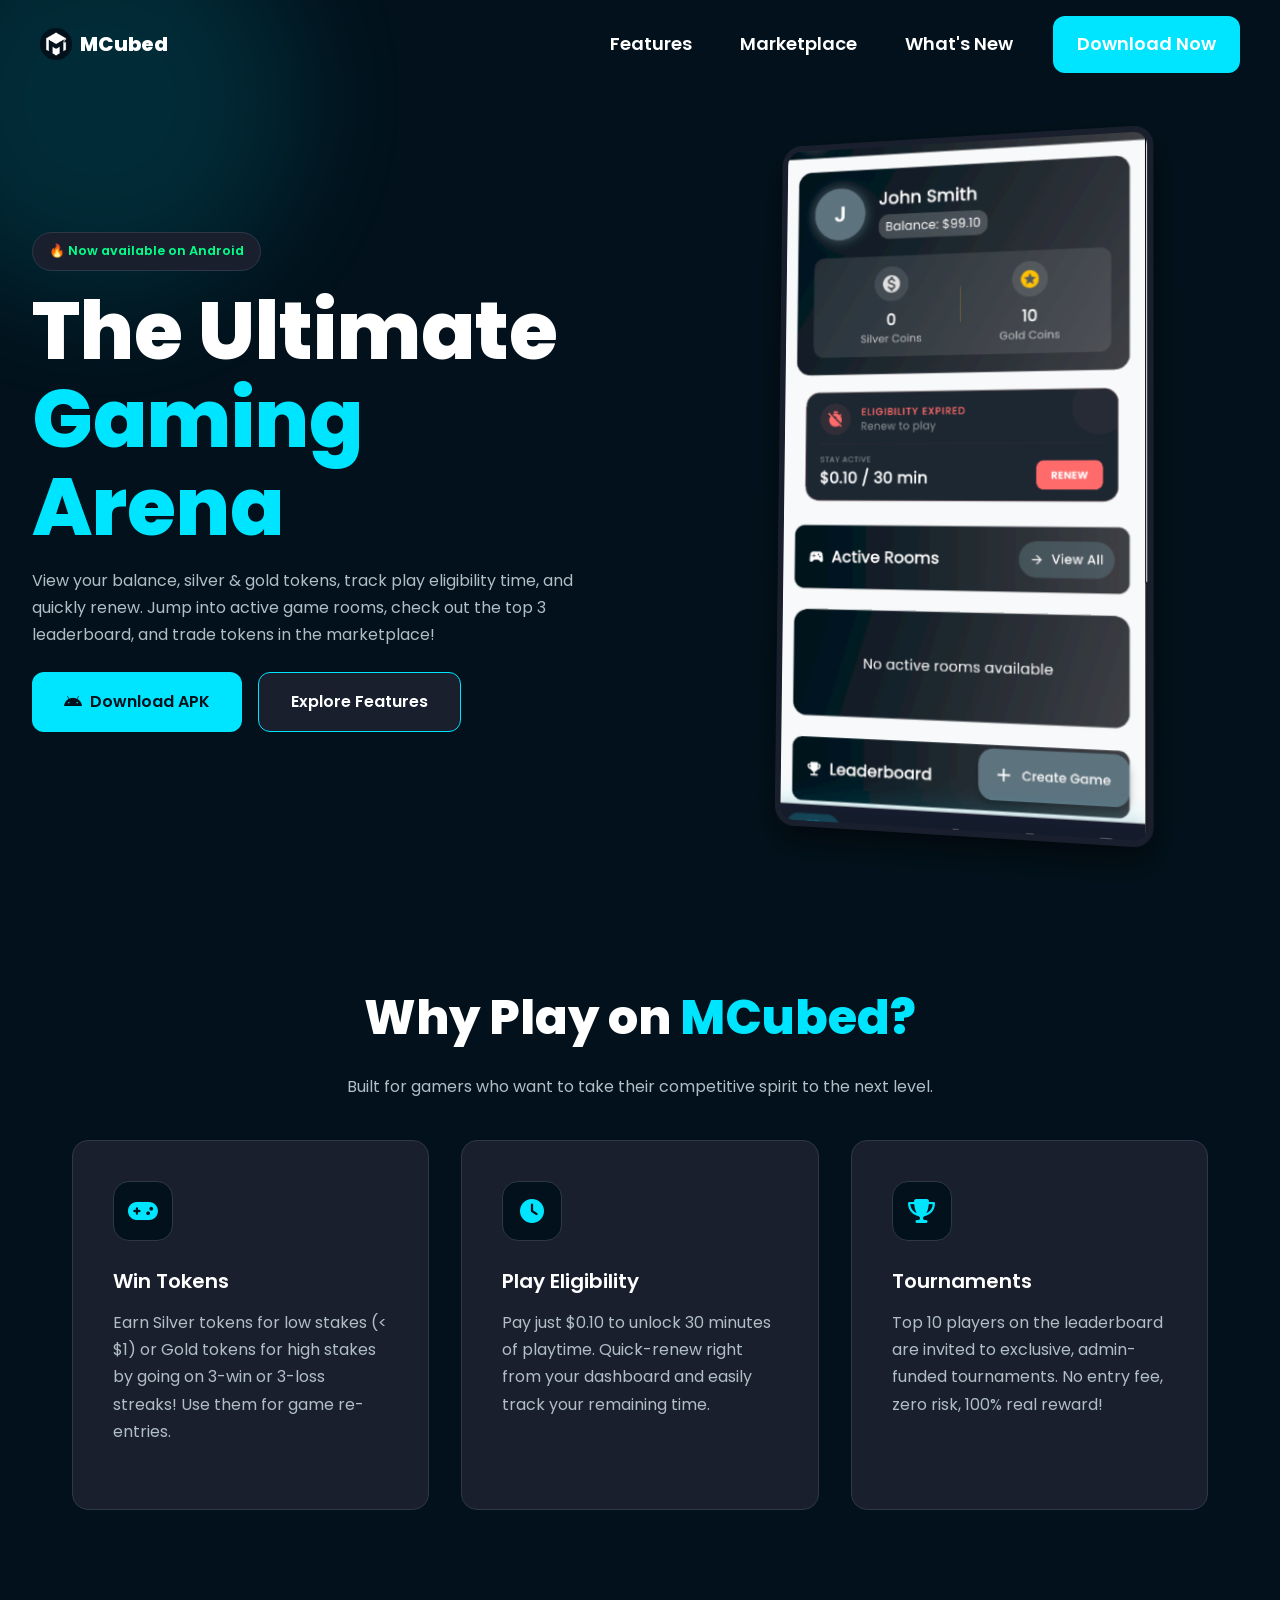
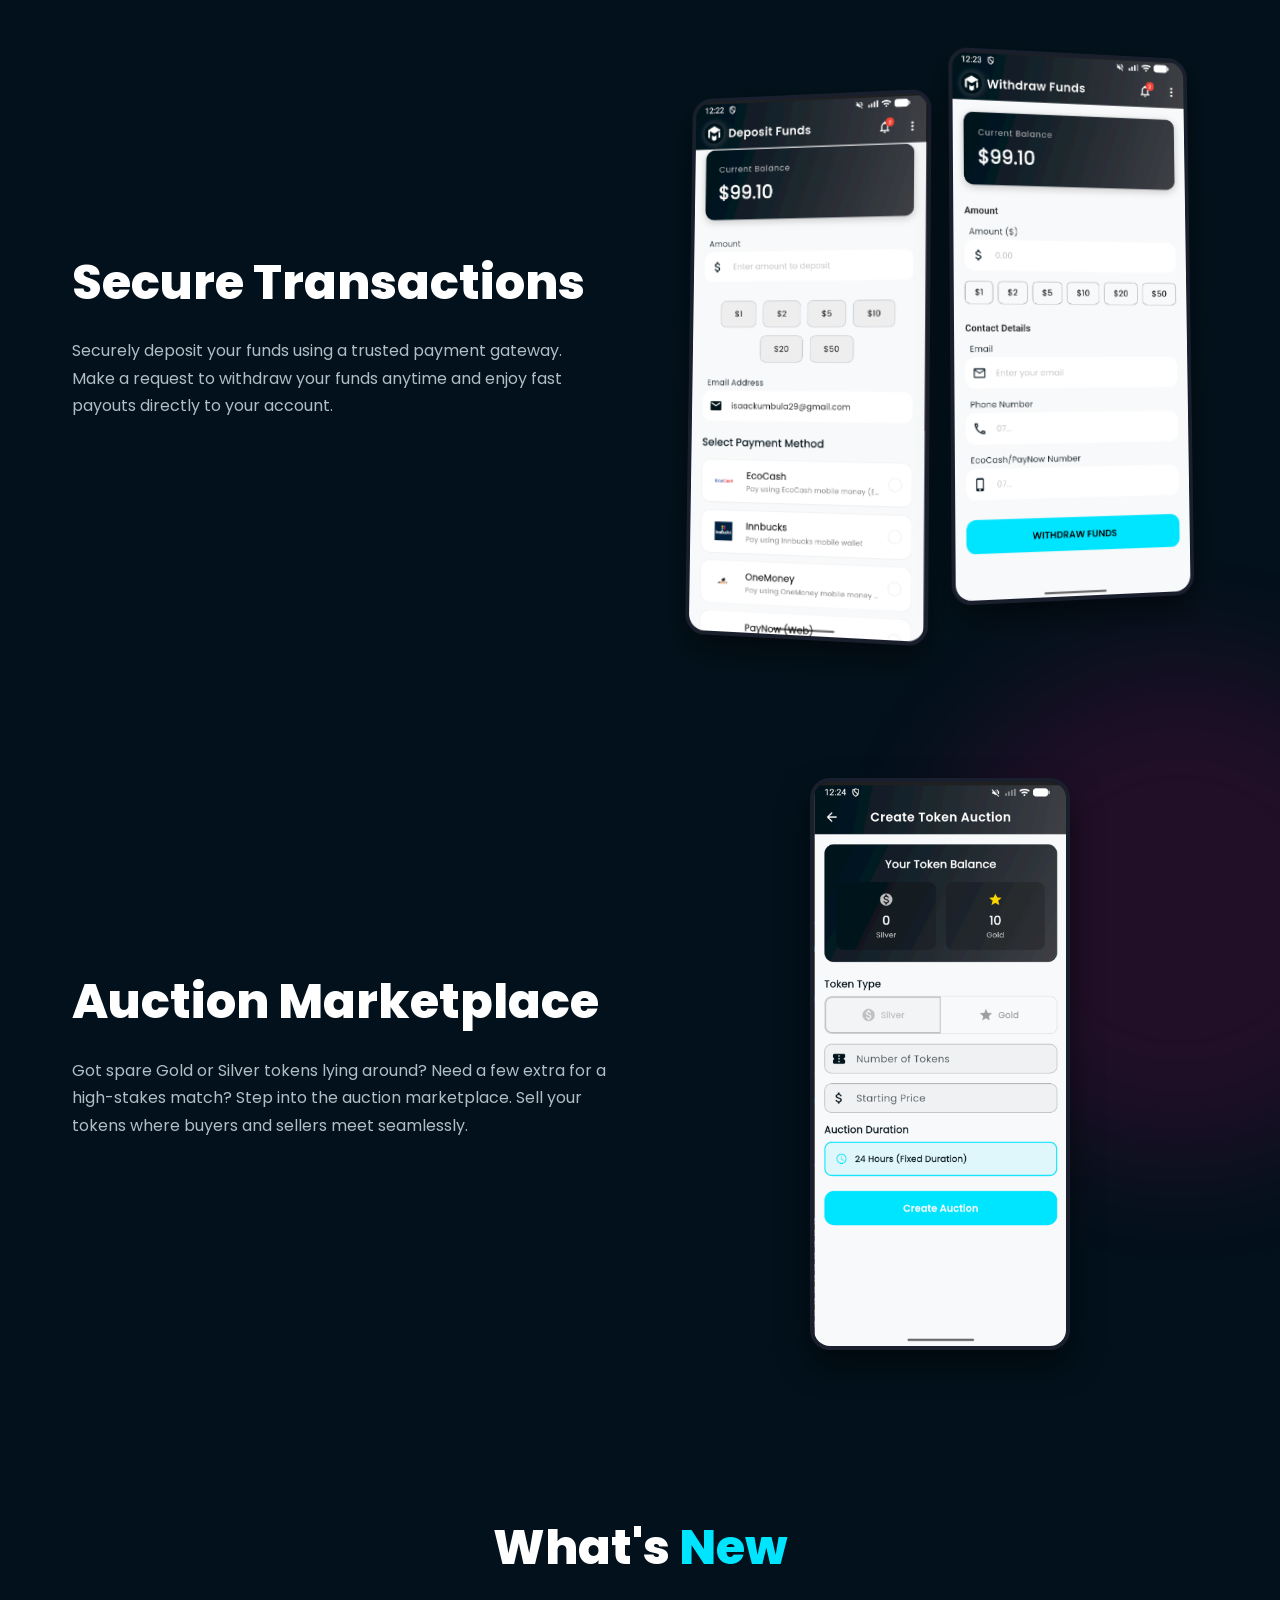
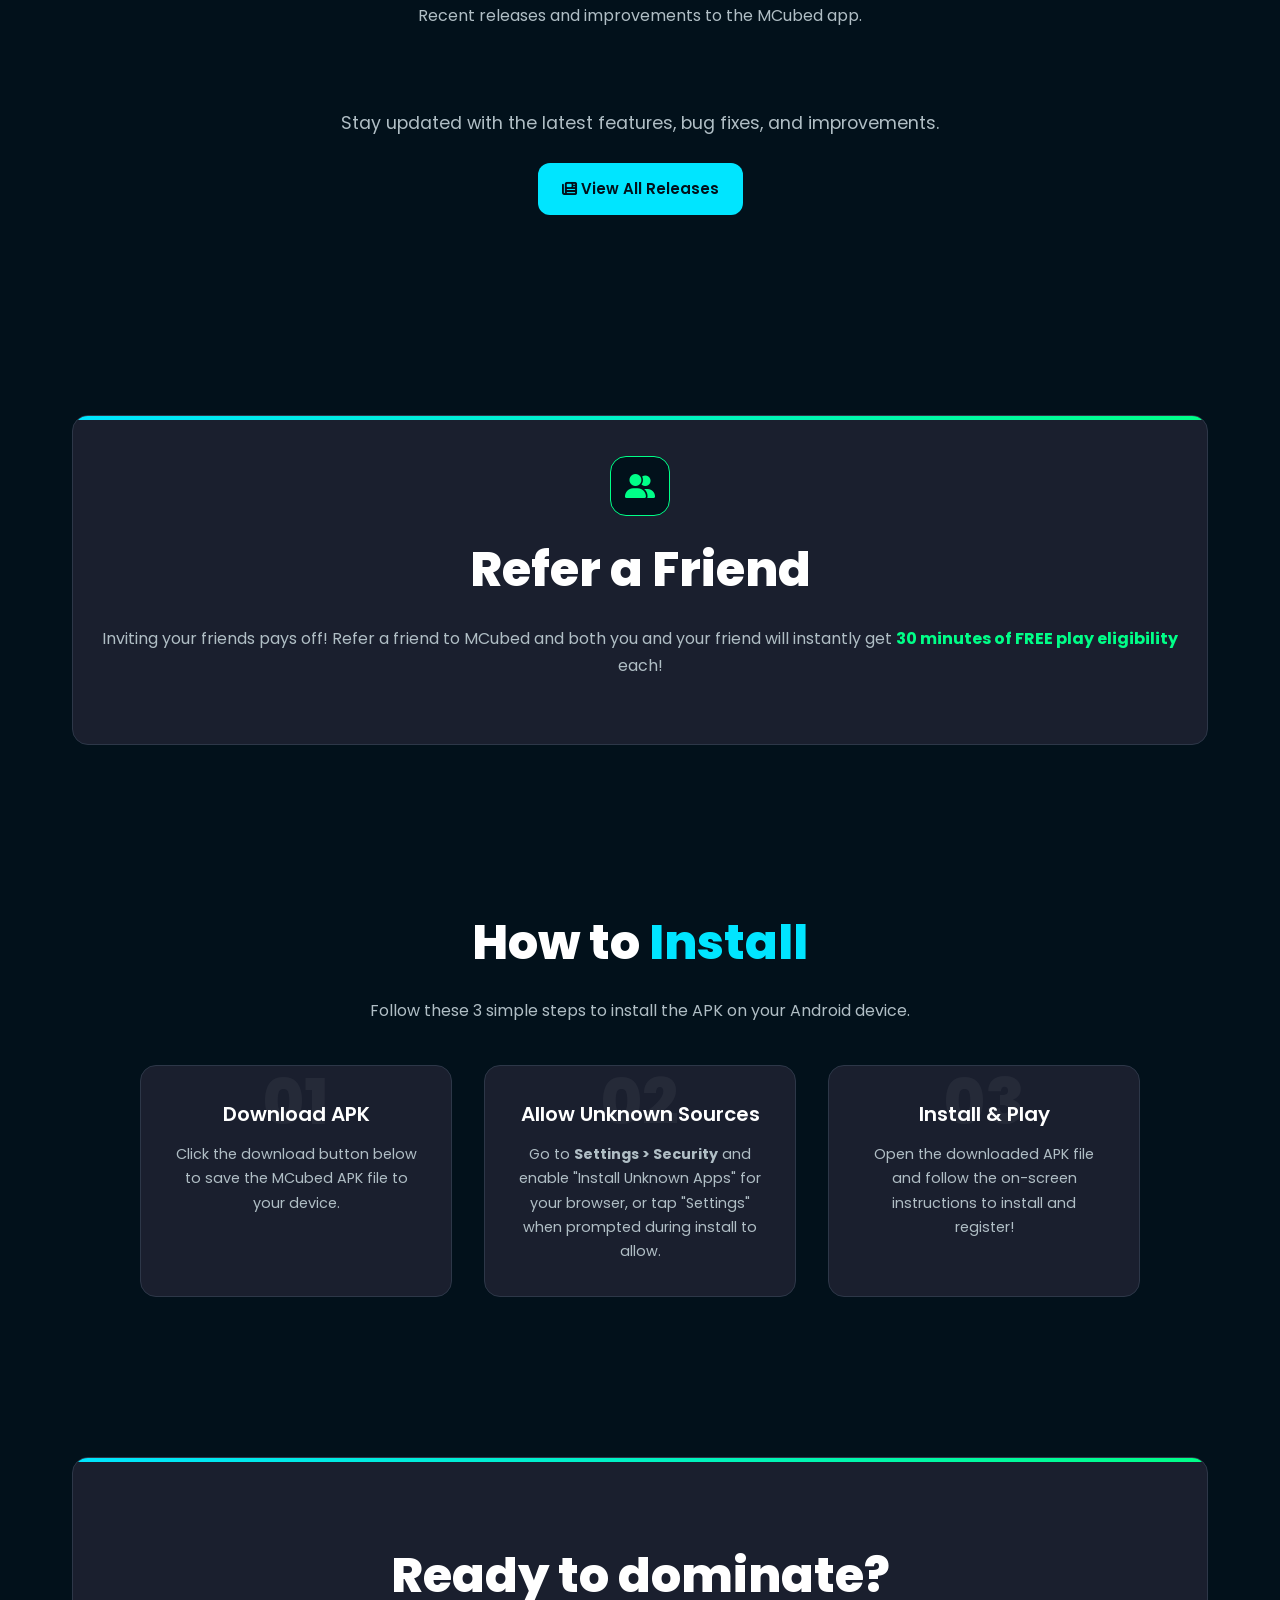
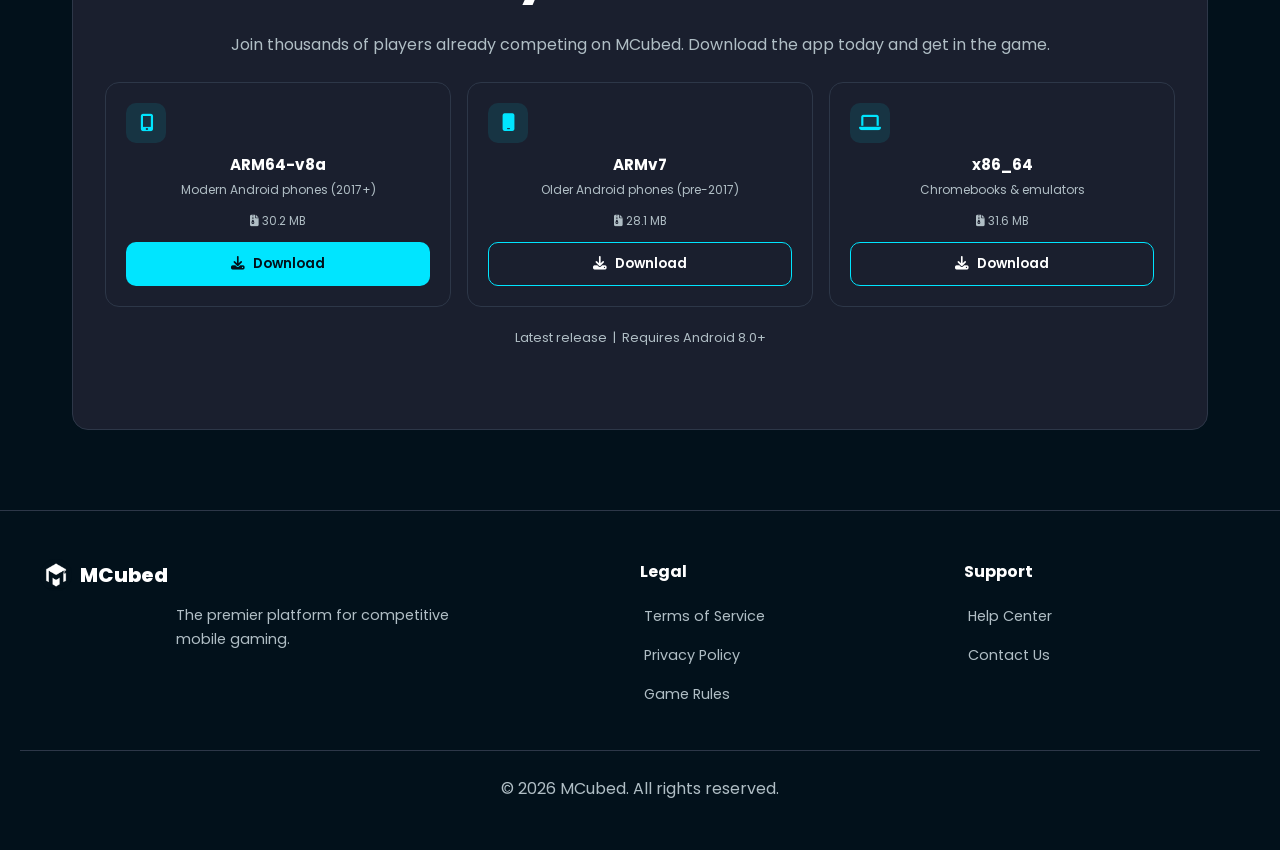
==== commit 9891f75b: "Remove GitHub releases links throughout the site" ====
--- a/index.html
+++ b/index.html
@@ -254,11 +254,6 @@
         </div>
 
         <p class="version-info" id="releaseVersionInfo">Latest release &nbsp;|&nbsp; Requires Android 8.0+</p>
-        <p class="version-info" style="margin-top: 8px">
-          <a href="https://github.com/mcubeddata/mcubed_site/releases" target="_blank" class="github-releases-link">
-            <i class="fab fa-github"></i> View all releases on GitHub
-          </a>
-        </p>
       </div>
     </section>
 
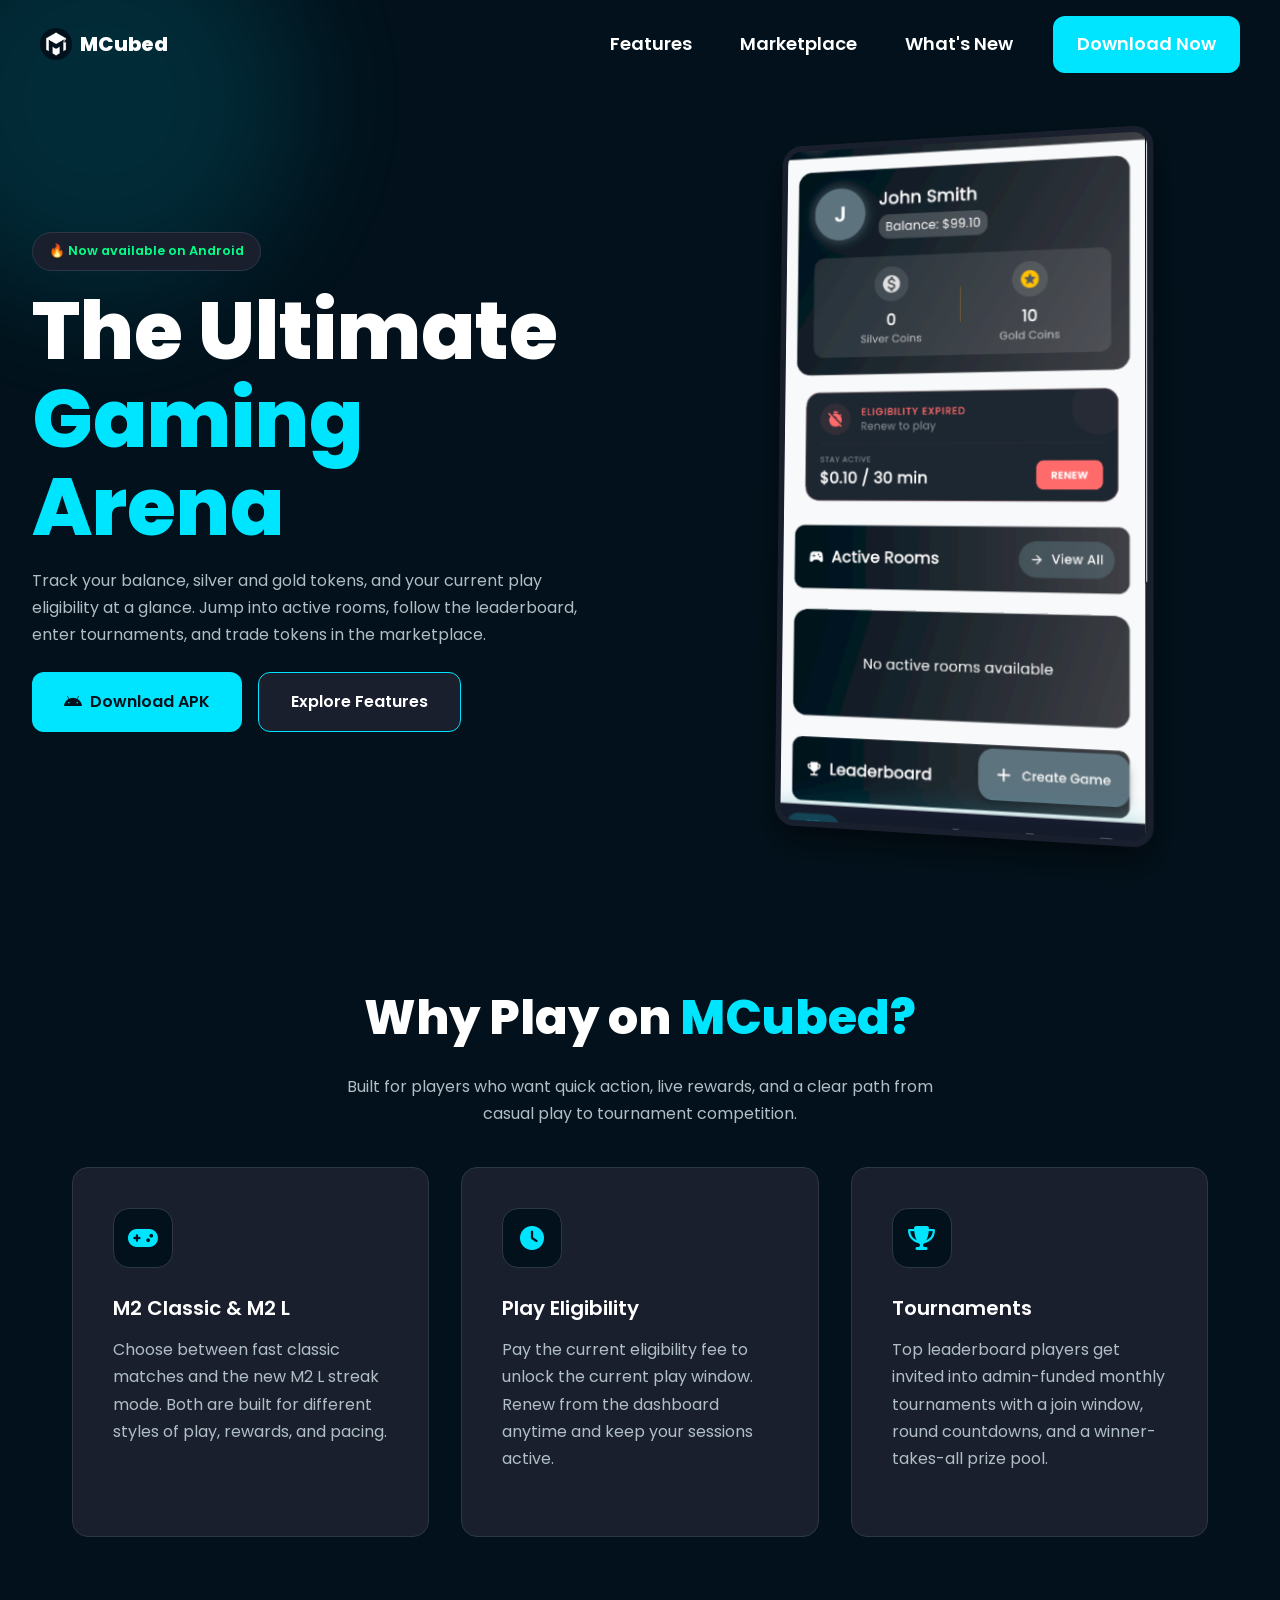
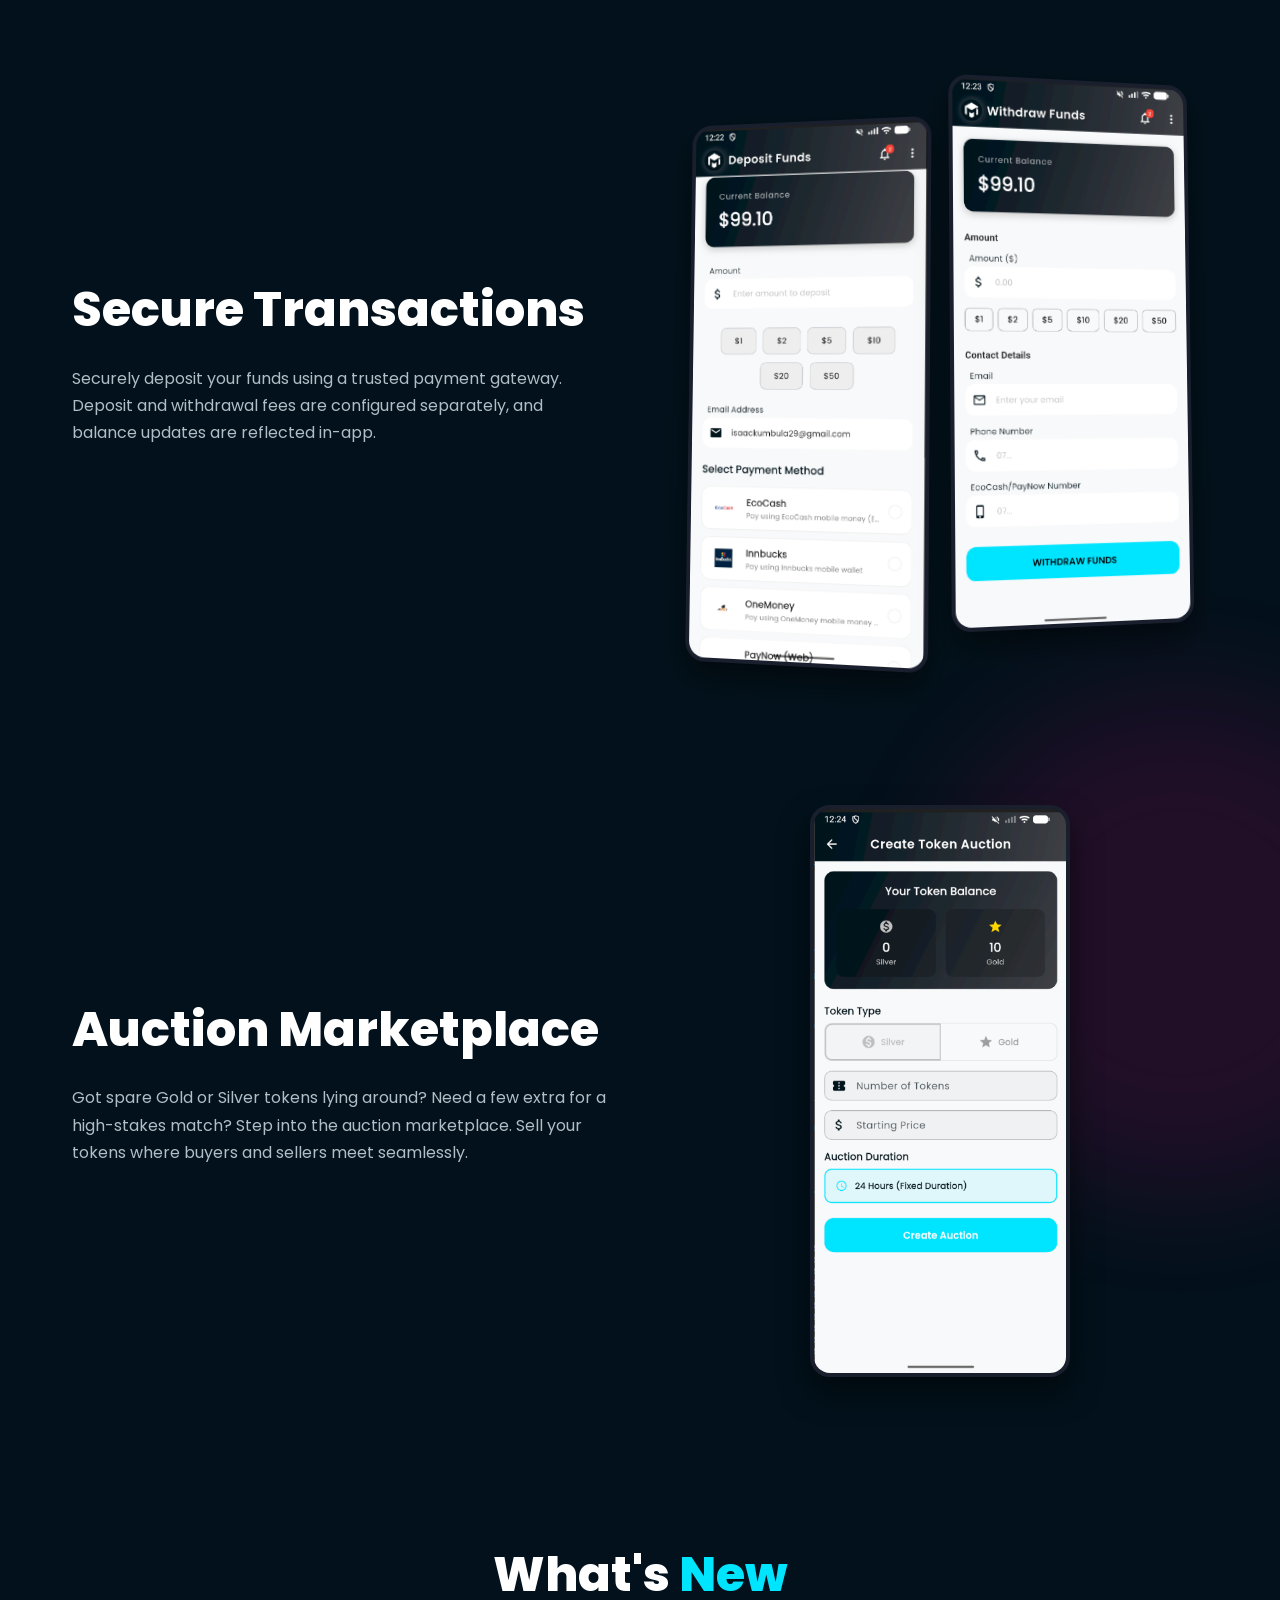
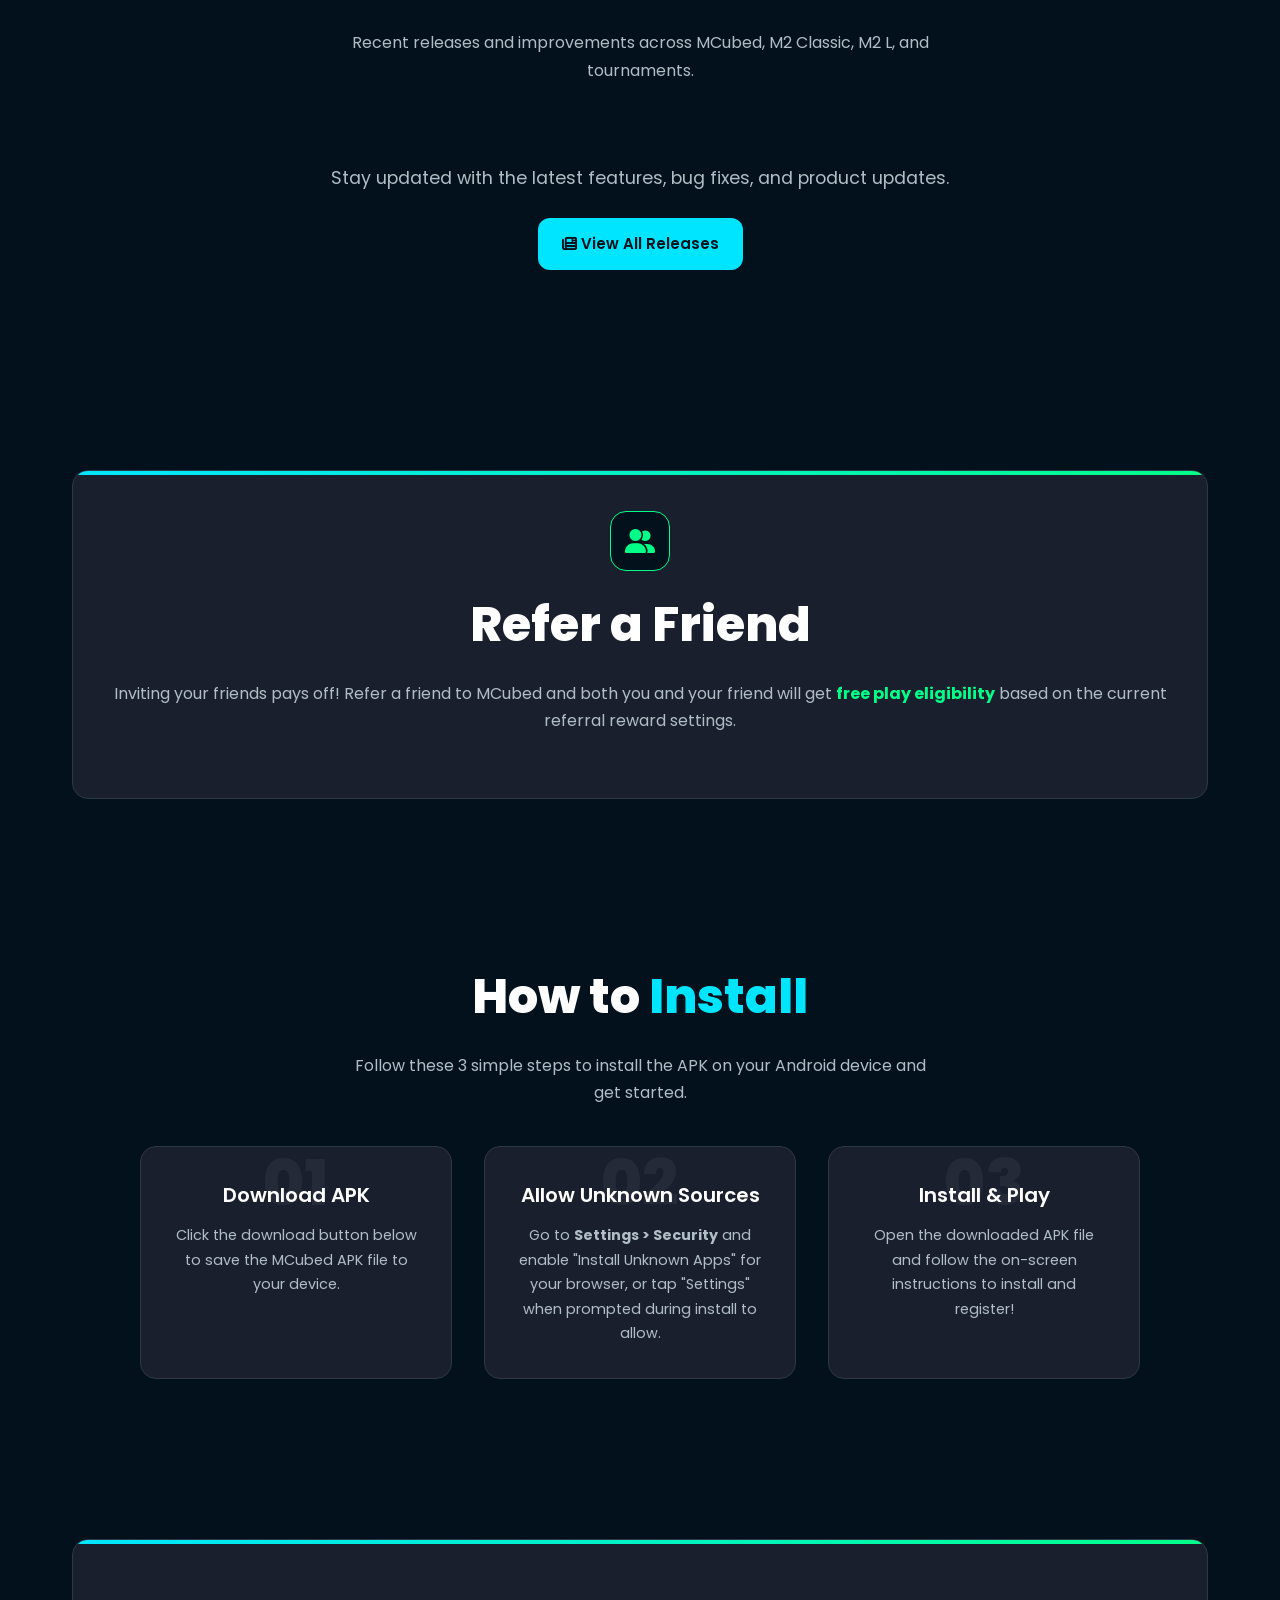
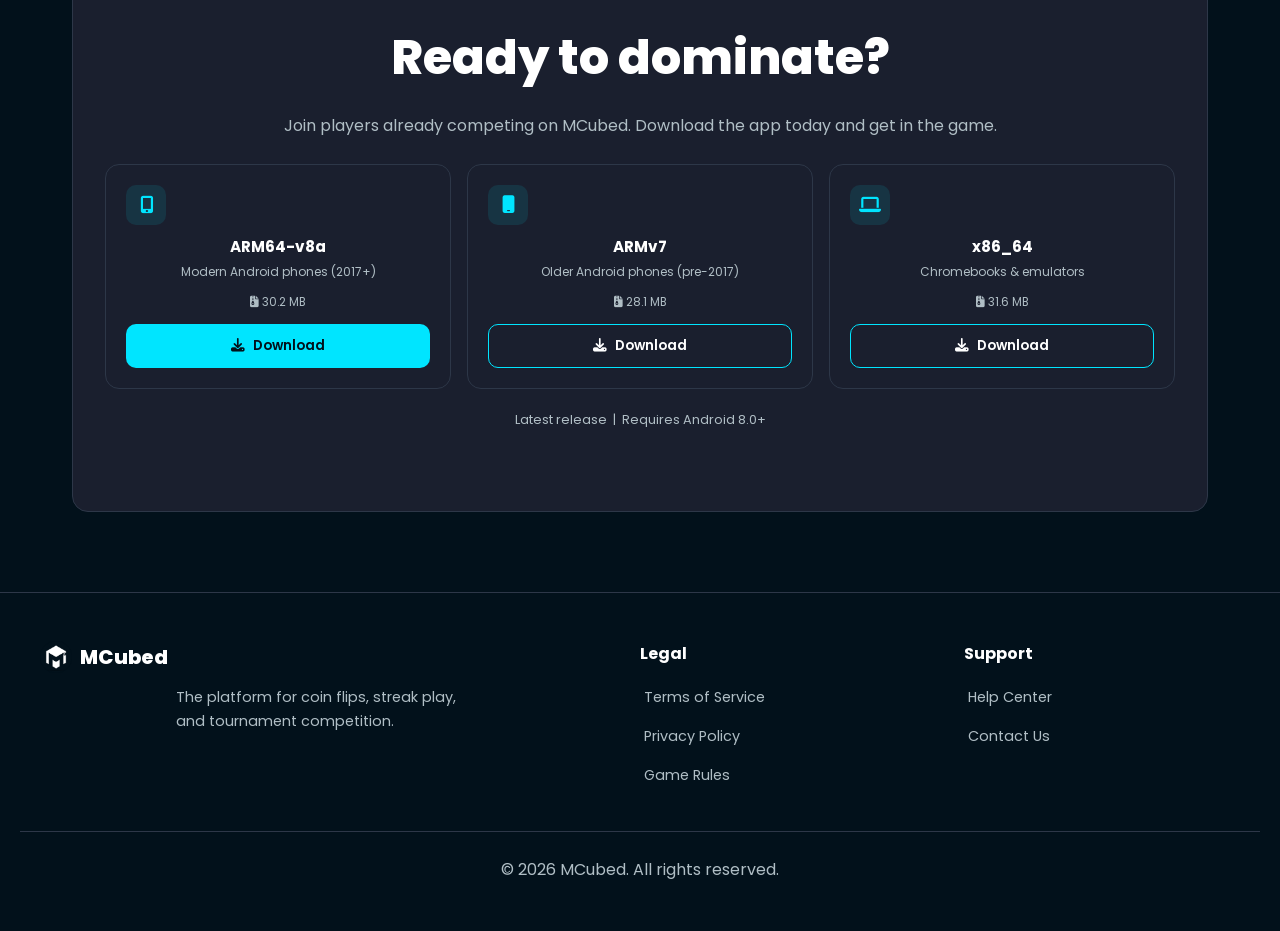
==== commit 75d396e8: "feat: update descriptions and content for clarity across index and What's New pages" ====
--- a/index.html
+++ b/index.html
@@ -1,11 +1,11 @@
-<!doctype html>
+﻿<!doctype html>
 <html lang="en">
   <head>
     <meta charset="UTF-8" />
     <meta name="viewport" content="width=device-width, initial-scale=1.0" />
     <meta
       name="description"
-      content="MCubed is the ultimate competitive gaming platform. Compete in matches, win prizes, and enjoy secure deposits and withdrawals."
+      content="MCubed is a competitive gaming platform with M2 Classic, M2 L, live tournaments, configurable play eligibility, and secure payments."
     />
     <title>MCubed | Competitive Gaming Platform</title>
     <link
@@ -59,7 +59,7 @@
           The Ultimate<br /><span class="accent-text">Gaming Arena</span>
         </h1>
         <p>
-          View your balance, silver & gold tokens, track play eligibility time, and quickly renew. Jump into active game rooms, check out the top 3 leaderboard, and trade tokens in the marketplace!
+          Track your balance, silver and gold tokens, and your current play eligibility at a glance. Jump into active rooms, follow the leaderboard, enter tournaments, and trade tokens in the marketplace.
         </p>
         <div class="hero-buttons">
           <a href="#download" class="btn btn-primary btn-large">
@@ -79,29 +79,29 @@
       <div class="section-header fade-in-up">
         <h2>Why Play on <span class="accent-text">MCubed?</span></h2>
         <p>
-          Built for gamers who want to take their competitive spirit to the next level.
+          Built for players who want quick action, live rewards, and a clear path from casual play to tournament competition.
         </p>
       </div>
       <div class="features-grid">
         <div class="feature-card glass fade-in-up">
           <div class="feature-icon"><i class="fas fa-gamepad"></i></div>
-          <h3>Win Tokens</h3>
-          <p>
-            Earn Silver tokens for low stakes (< $1) or Gold tokens for high stakes by going on 3-win or 3-loss streaks! Use them for game re-entries.
+          <h3>M2 Classic &amp; M2 L</h3>
+          <p>
+            Choose between fast classic matches and the new M2 L streak mode. Both are built for different styles of play, rewards, and pacing.
           </p>
         </div>
         <div class="feature-card glass fade-in-up delay-1">
           <div class="feature-icon"><i class="fas fa-clock"></i></div>
           <h3>Play Eligibility</h3>
           <p>
-            Pay just $0.10 to unlock 30 minutes of playtime. Quick-renew right from your dashboard and easily track your remaining time. 
+            Pay the current eligibility fee to unlock the current play window. Renew from the dashboard anytime and keep your sessions active.
           </p>
         </div>
         <div class="feature-card glass fade-in-up delay-2">
           <div class="feature-icon"><i class="fas fa-trophy"></i></div>
           <h3>Tournaments</h3>
           <p>
-            Top 10 players on the leaderboard are invited to exclusive, admin-funded tournaments. No entry fee, zero risk, 100% real reward!
+            Top leaderboard players get invited into admin-funded monthly tournaments with a join window, round countdowns, and a winner-takes-all prize pool.
           </p>
         </div>
       </div>
@@ -112,7 +112,7 @@
       <div class="showcase-content">
         <h2>Secure Transactions</h2>
         <p>
-          Securely deposit your funds using a trusted payment gateway. Make a request to withdraw your funds anytime and enjoy fast payouts directly to your account.
+          Securely deposit your funds using a trusted payment gateway. Deposit and withdrawal fees are configured separately, and balance updates are reflected in-app.
         </p>
       </div>
       <div class="showcase-images dual-images">
@@ -138,11 +138,11 @@
     <section id="whats-new" class="section">
       <div class="section-header fade-in-up">
         <h2>What's <span class="accent-text">New</span></h2>
-        <p>Recent releases and improvements to the MCubed app.</p>
+        <p>Recent releases and improvements across MCubed, M2 Classic, M2 L, and tournaments.</p>
       </div>
       <div style="text-align: center; padding: 40px 20px;">
         <p style="font-size: 1.1rem; margin-bottom: 24px;">
-          Stay updated with the latest features, bug fixes, and improvements.
+          Stay updated with the latest features, bug fixes, and product updates.
         </p>
         <a href="whatsnew.html" class="btn btn-primary" style="display: inline-block;">
           <i class="fas fa-newspaper"></i> View All Releases
@@ -155,7 +155,7 @@
       <div class="cta-card glass">
         <div class="feature-icon"><i class="fas fa-user-friends"></i></div>
         <h2>Refer a Friend</h2>
-        <p>Inviting your friends pays off! Refer a friend to MCubed and both you and your friend will instantly get <strong>30 minutes of FREE play eligibility</strong> each!</p>
+        <p>Inviting your friends pays off! Refer a friend to MCubed and both you and your friend will get <strong>free play eligibility</strong> based on the current referral reward settings.</p>
       </div>
     </section>
 
@@ -163,7 +163,7 @@
     <section id="how-to-install" class="how-it-works section">
       <div class="section-header fade-in-up">
         <h2>How to <span class="accent-text">Install</span></h2>
-        <p>Follow these 3 simple steps to install the APK on your Android device.</p>
+        <p>Follow these 3 simple steps to install the APK on your Android device and get started.</p>
       </div>
       <div class="steps-container">
         <div class="step fade-in-up">
@@ -193,9 +193,9 @@
     <section id="download" class="download-cta section">
       <div class="cta-card glass fade-in-up">
         <h2>Ready to dominate?</h2>
-        <p>
-          Join thousands of players already competing on MCubed. Download the app today and get in the game.
-        </p>
+          <p>
+            Join players already competing on MCubed. Download the app today and get in the game.
+          </p>
 
         <div id="recommended-banner" class="recommended-banner" style="display:none">
           <i class="fas fa-bolt"></i>
@@ -268,7 +268,7 @@
             />
             <span>MCubed</span>
           </div>
-          <p>The premier platform for competitive mobile gaming.</p>
+          <p>The platform for coin flips, streak play, and tournament competition.</p>
         </div>
         <div class="footer-links">
           <h4>Legal</h4>
@@ -293,3 +293,4 @@
 
 
 
+
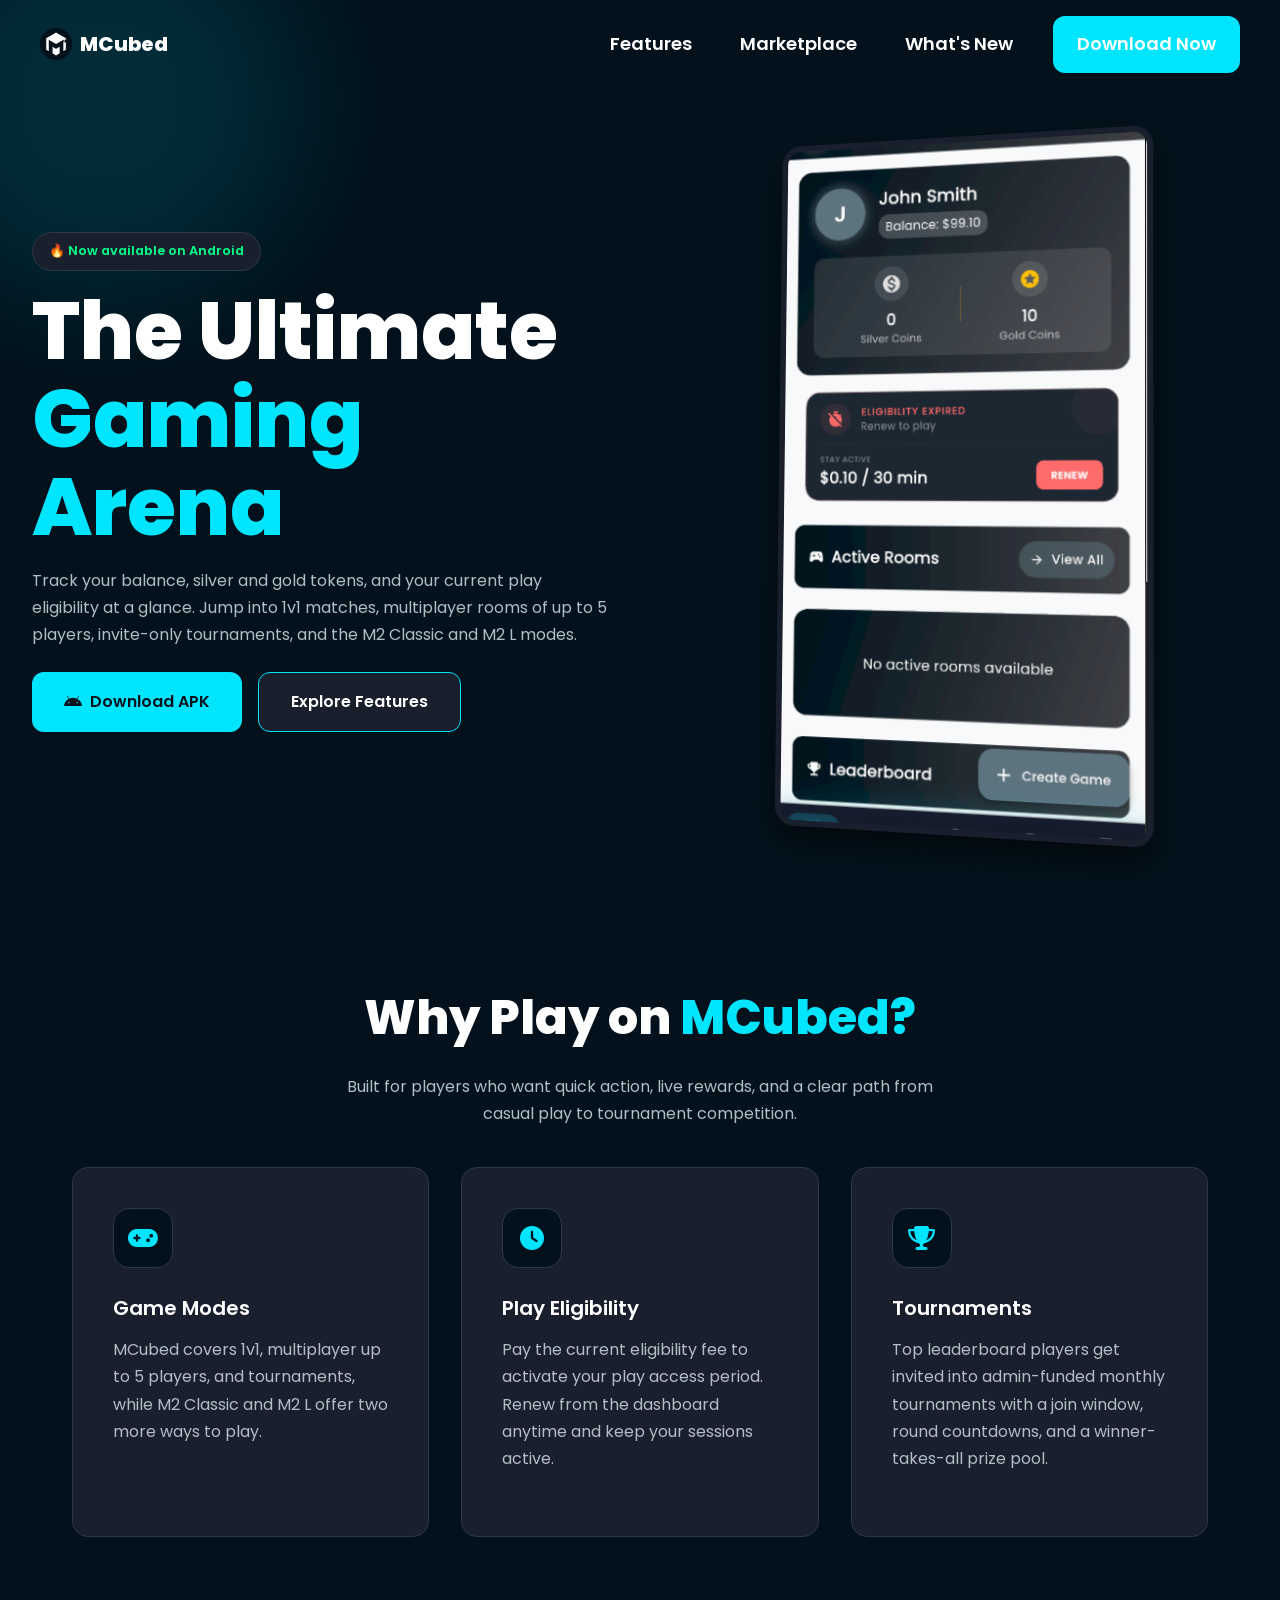
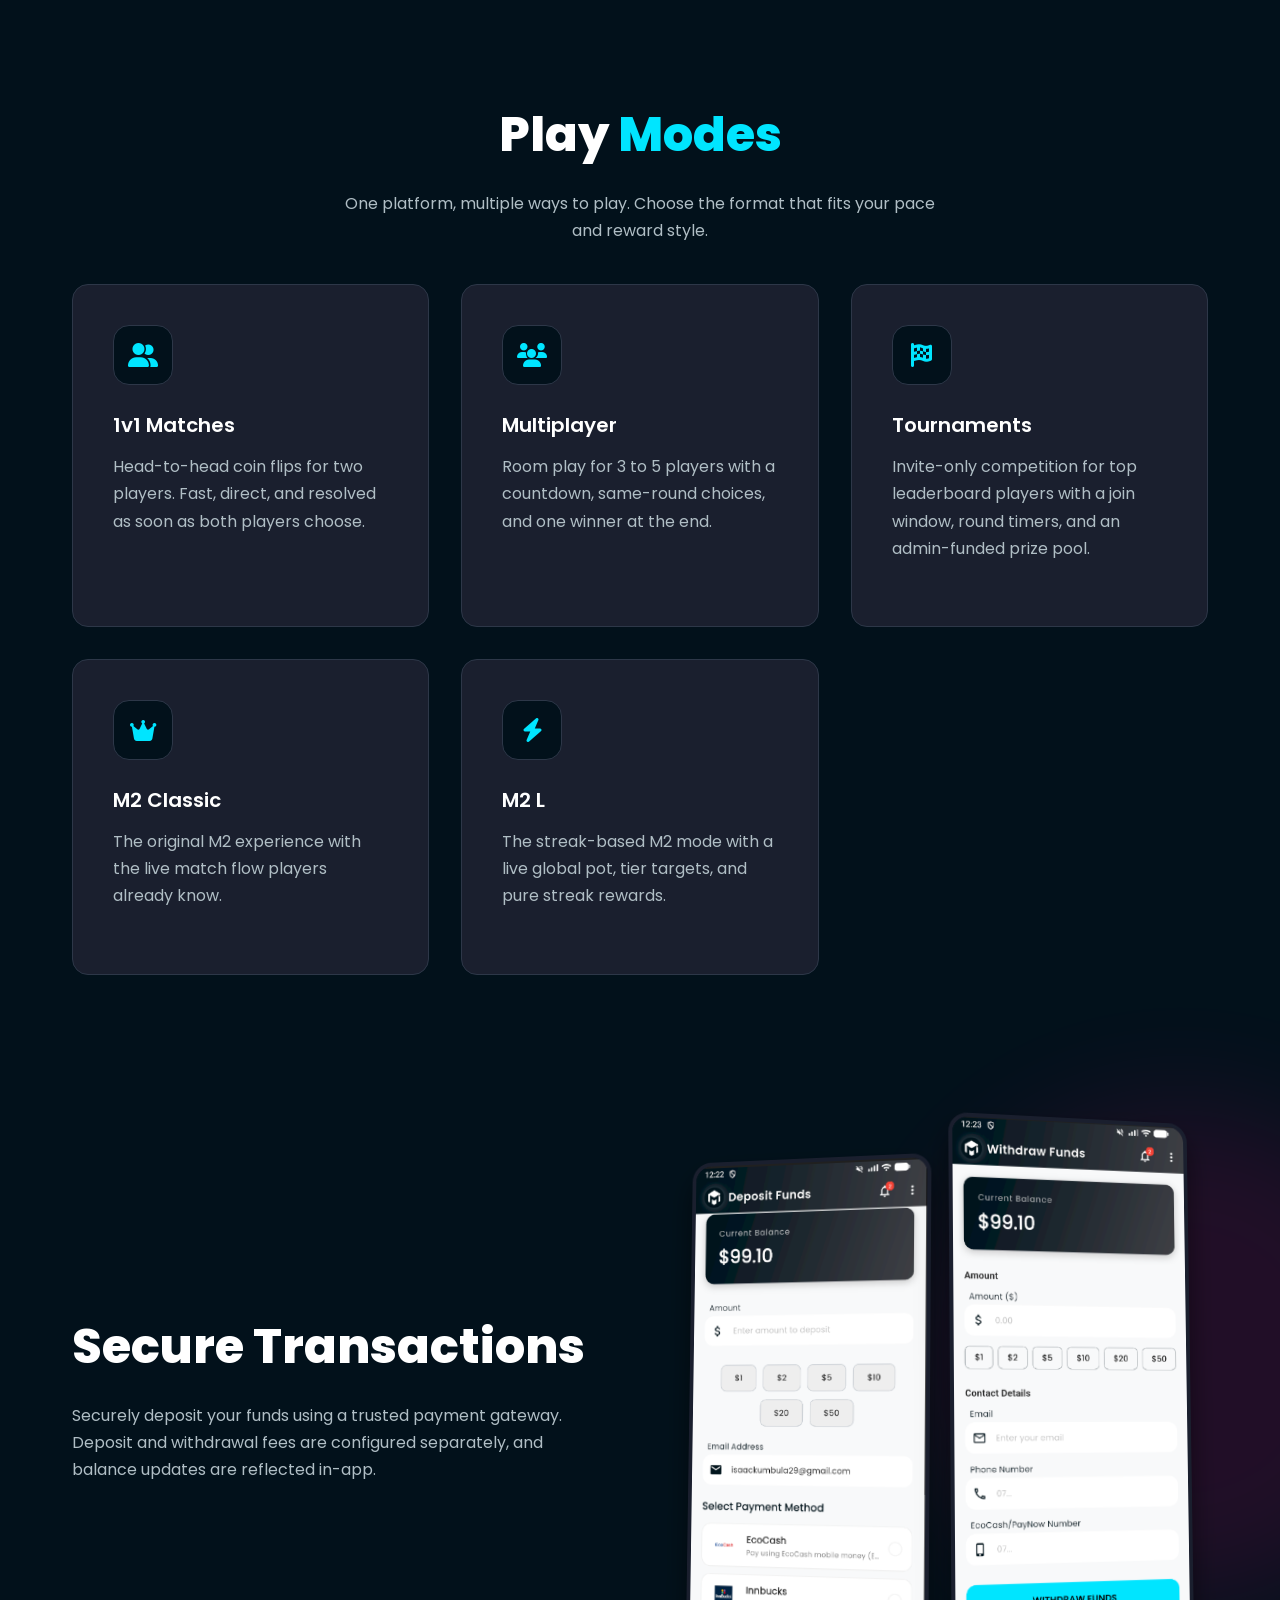
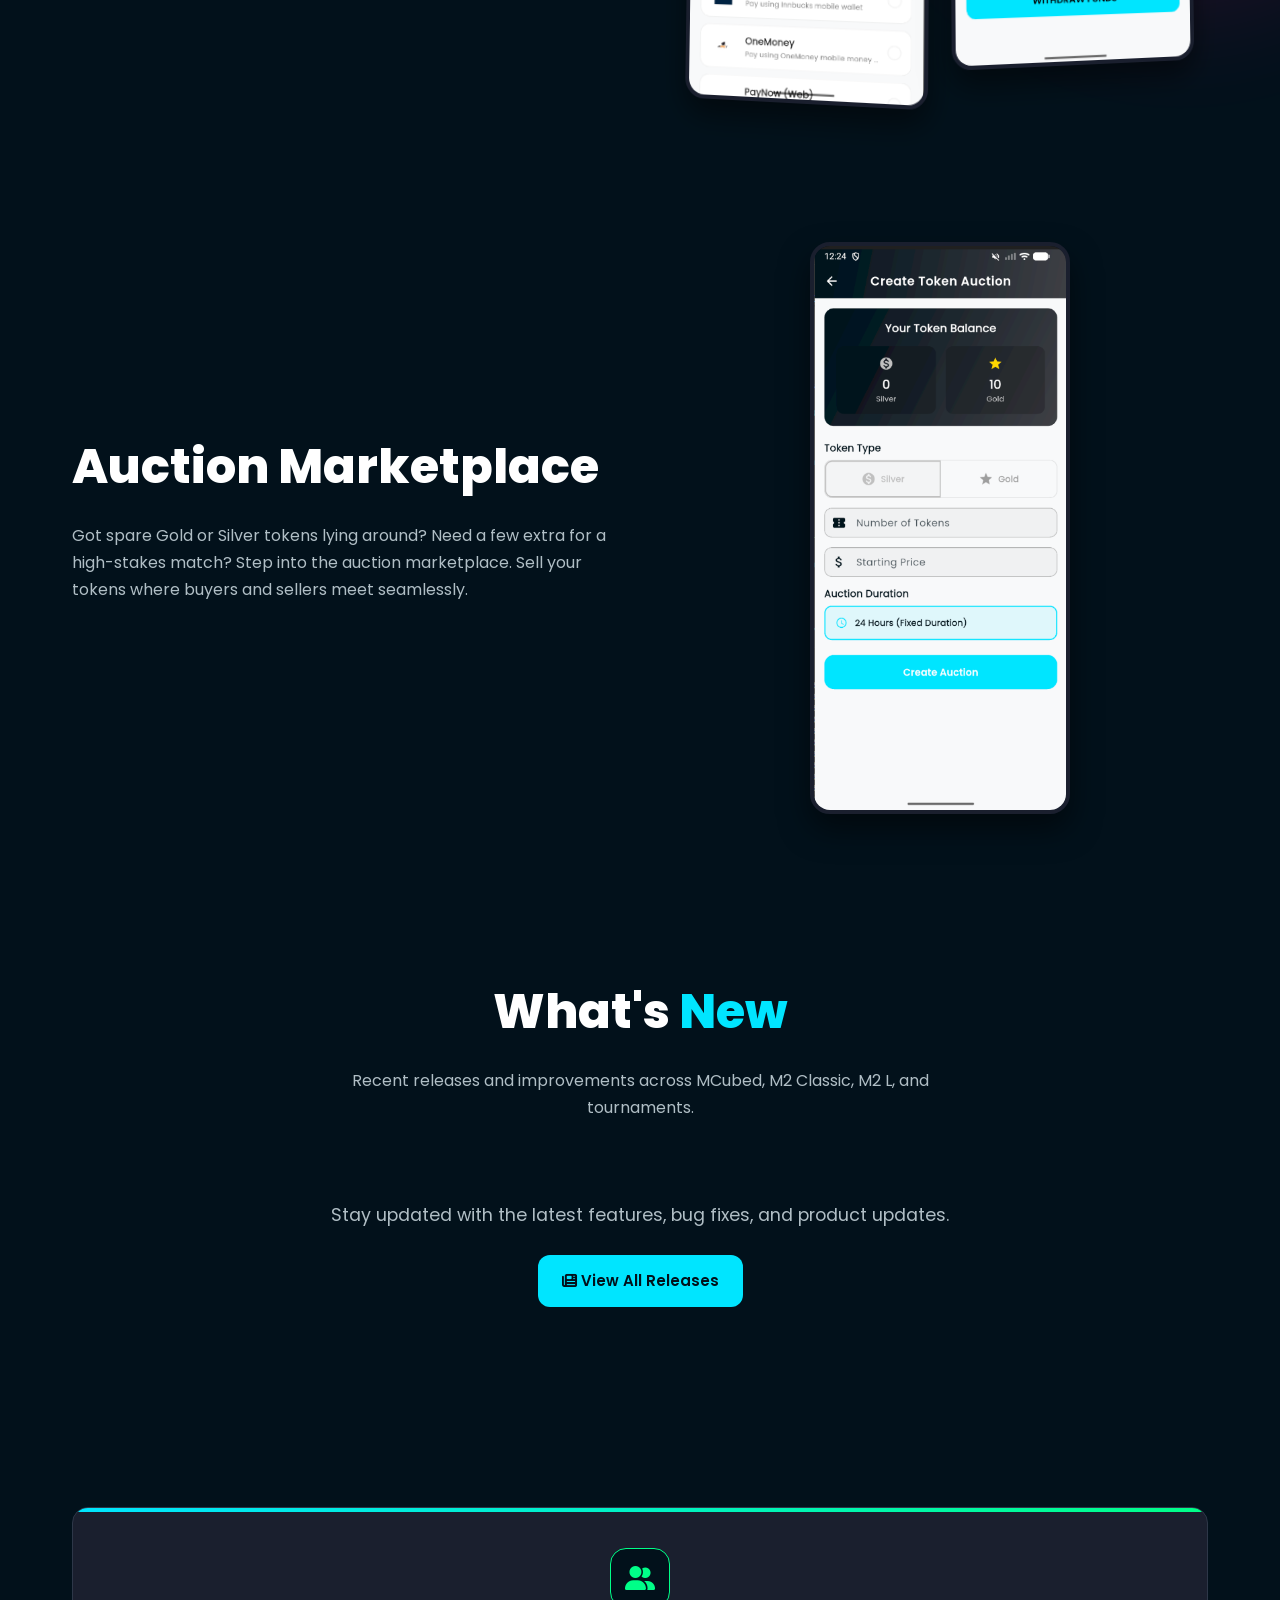
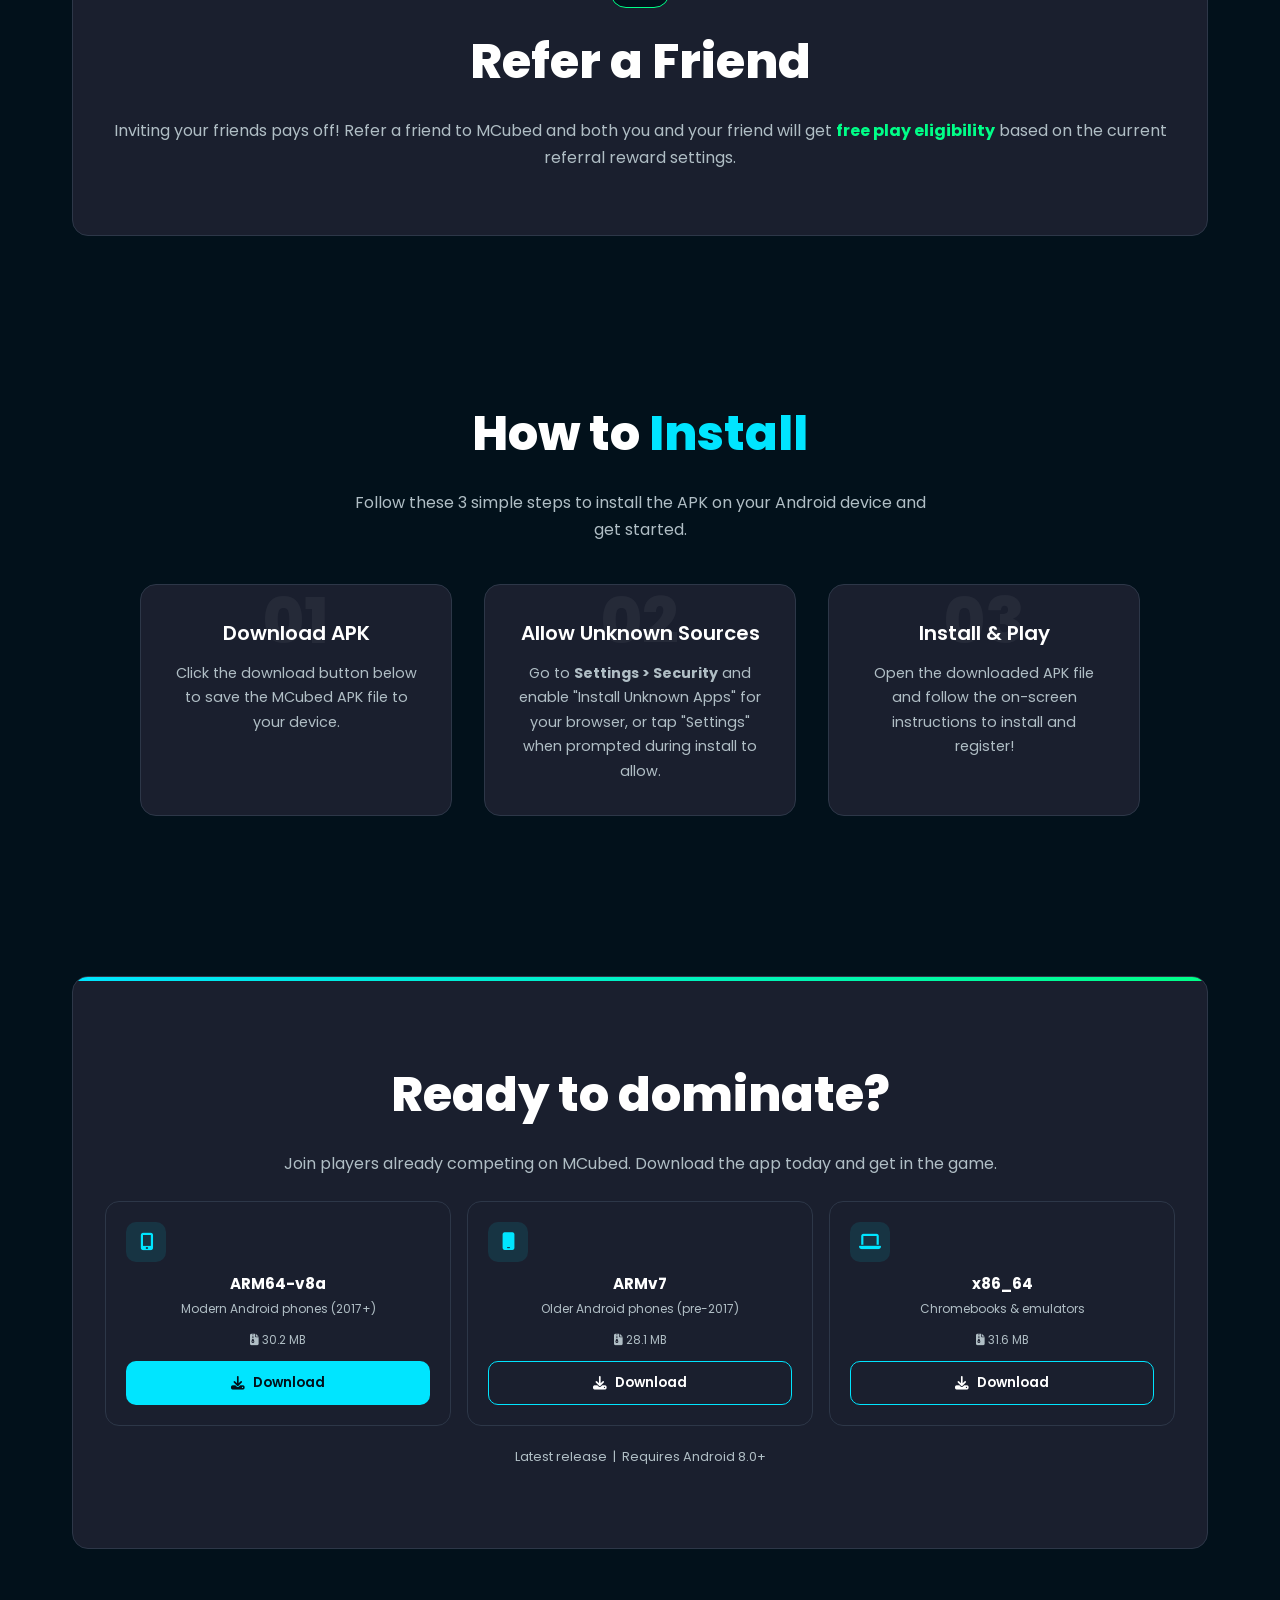
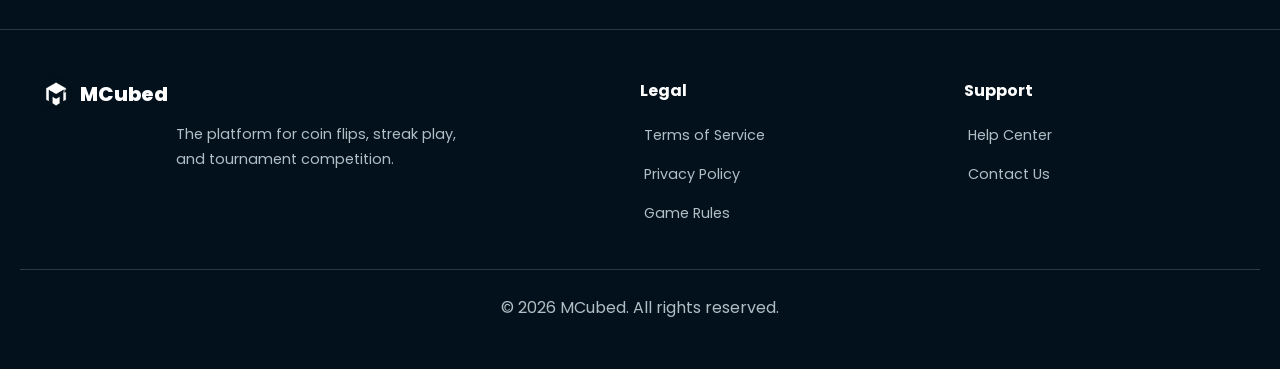
==== commit b2b40870: "feat: update game modes section with detailed descriptions and add new showcase for play formats" ====
--- a/index.html
+++ b/index.html
@@ -59,7 +59,7 @@
           The Ultimate<br /><span class="accent-text">Gaming Arena</span>
         </h1>
         <p>
-          Track your balance, silver and gold tokens, and your current play eligibility at a glance. Jump into active rooms, follow the leaderboard, enter tournaments, and trade tokens in the marketplace.
+          Track your balance, silver and gold tokens, and your current play eligibility at a glance. Jump into 1v1 matches, multiplayer rooms of up to 5 players, invite-only tournaments, and the M2 Classic and M2 L modes.
         </p>
         <div class="hero-buttons">
           <a href="#download" class="btn btn-primary btn-large">
@@ -85,16 +85,16 @@
       <div class="features-grid">
         <div class="feature-card glass fade-in-up">
           <div class="feature-icon"><i class="fas fa-gamepad"></i></div>
-          <h3>M2 Classic &amp; M2 L</h3>
-          <p>
-            Choose between fast classic matches and the new M2 L streak mode. Both are built for different styles of play, rewards, and pacing.
+          <h3>Game Modes</h3>
+          <p>
+            MCubed covers 1v1, multiplayer up to 5 players, and tournaments, while M2 Classic and M2 L offer two more ways to play.
           </p>
         </div>
         <div class="feature-card glass fade-in-up delay-1">
           <div class="feature-icon"><i class="fas fa-clock"></i></div>
           <h3>Play Eligibility</h3>
           <p>
-            Pay the current eligibility fee to unlock the current play window. Renew from the dashboard anytime and keep your sessions active.
+            Pay the current eligibility fee to activate your play access period. Renew from the dashboard anytime and keep your sessions active.
           </p>
         </div>
         <div class="feature-card glass fade-in-up delay-2">
@@ -102,6 +102,53 @@
           <h3>Tournaments</h3>
           <p>
             Top leaderboard players get invited into admin-funded monthly tournaments with a join window, round countdowns, and a winner-takes-all prize pool.
+          </p>
+        </div>
+      </div>
+    </section>
+
+    <!-- Game Modes Showcase -->
+    <section id="game-modes" class="features section">
+      <div class="section-header fade-in-up">
+        <h2>Play <span class="accent-text">Modes</span></h2>
+        <p>
+          One platform, multiple ways to play. Choose the format that fits your pace and reward style.
+        </p>
+      </div>
+      <div class="features-grid">
+        <div class="feature-card glass fade-in-up">
+          <div class="feature-icon"><i class="fas fa-user-friends"></i></div>
+          <h3>1v1 Matches</h3>
+          <p>
+            Head-to-head coin flips for two players. Fast, direct, and resolved as soon as both players choose.
+          </p>
+        </div>
+        <div class="feature-card glass fade-in-up delay-1">
+          <div class="feature-icon"><i class="fas fa-users"></i></div>
+          <h3>Multiplayer</h3>
+          <p>
+            Room play for 3 to 5 players with a countdown, same-round choices, and one winner at the end.
+          </p>
+        </div>
+        <div class="feature-card glass fade-in-up delay-2">
+          <div class="feature-icon"><i class="fas fa-flag-checkered"></i></div>
+          <h3>Tournaments</h3>
+          <p>
+            Invite-only competition for top leaderboard players with a join window, round timers, and an admin-funded prize pool.
+          </p>
+        </div>
+        <div class="feature-card glass fade-in-up">
+          <div class="feature-icon"><i class="fas fa-crown"></i></div>
+          <h3>M2 Classic</h3>
+          <p>
+            The original M2 experience with the live match flow players already know.
+          </p>
+        </div>
+        <div class="feature-card glass fade-in-up delay-1">
+          <div class="feature-icon"><i class="fas fa-bolt"></i></div>
+          <h3>M2 L</h3>
+          <p>
+            The streak-based M2 mode with a live global pot, tier targets, and pure streak rewards.
           </p>
         </div>
       </div>
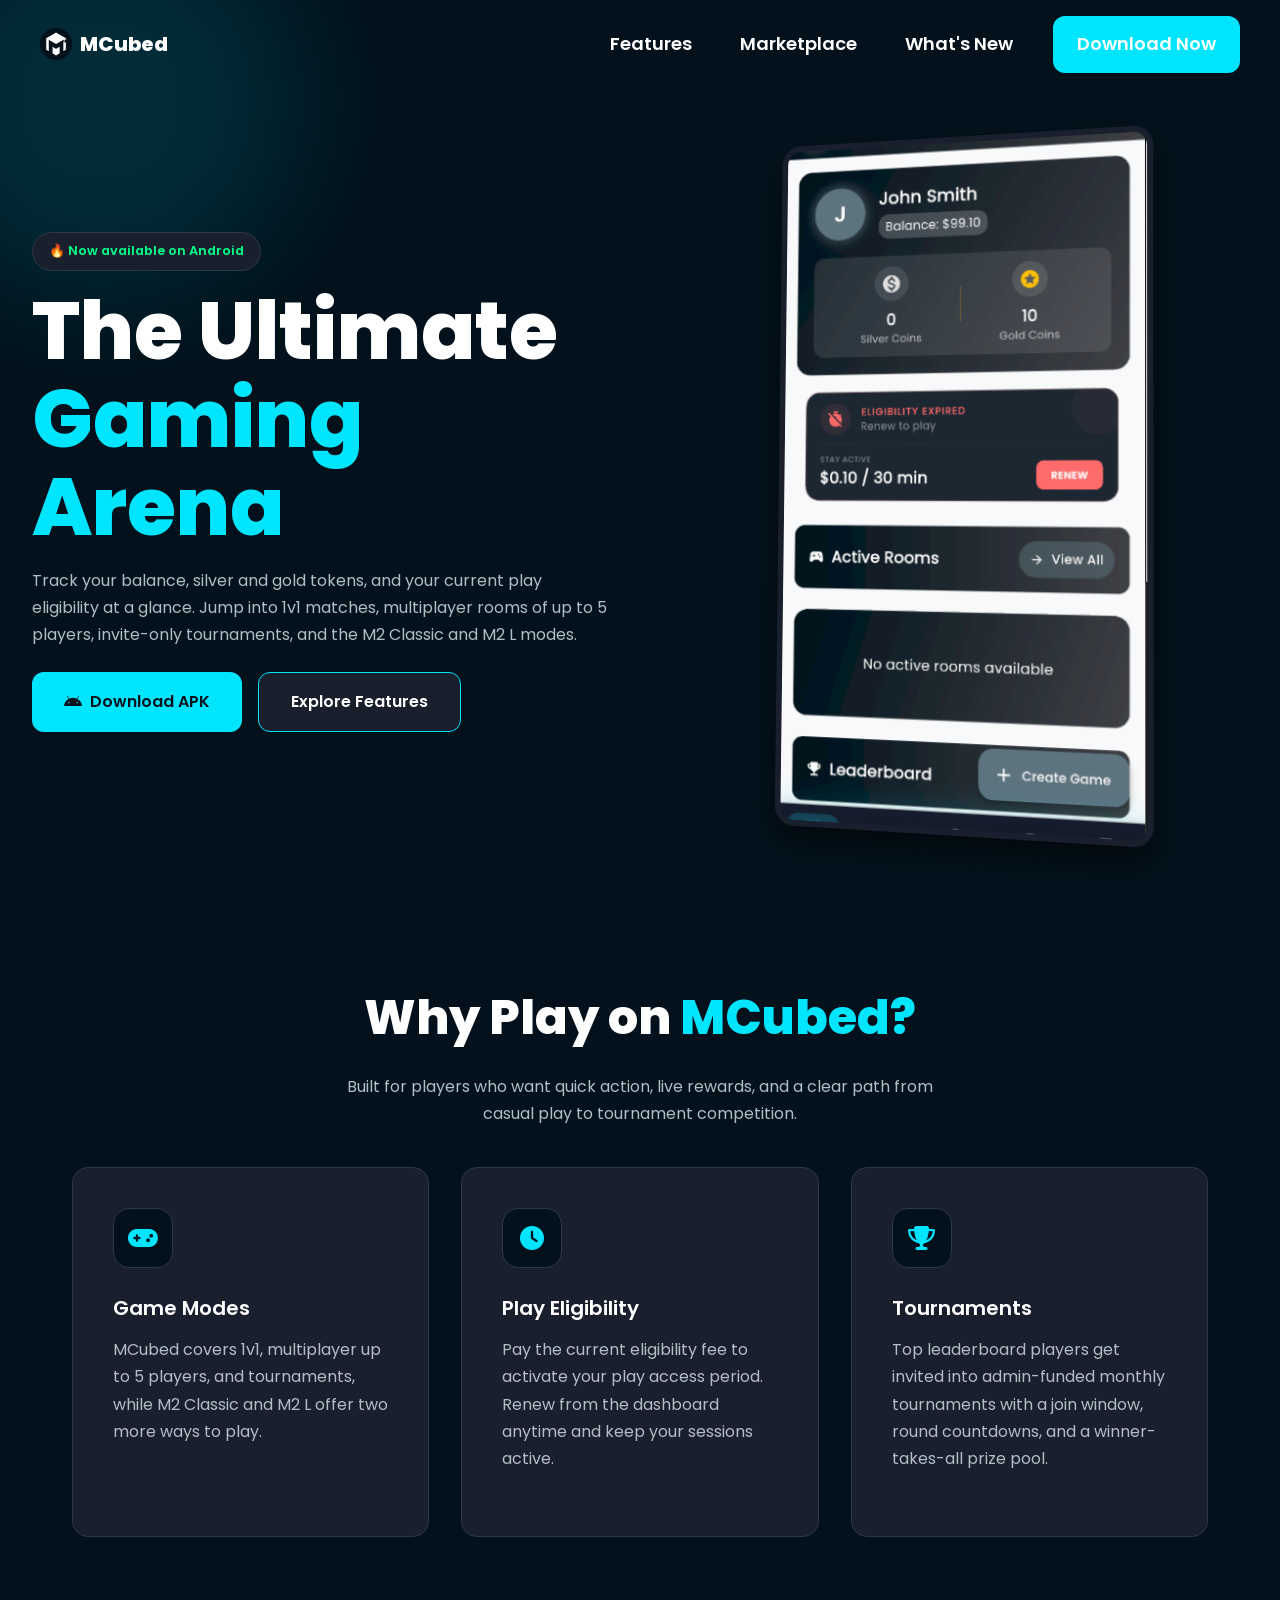
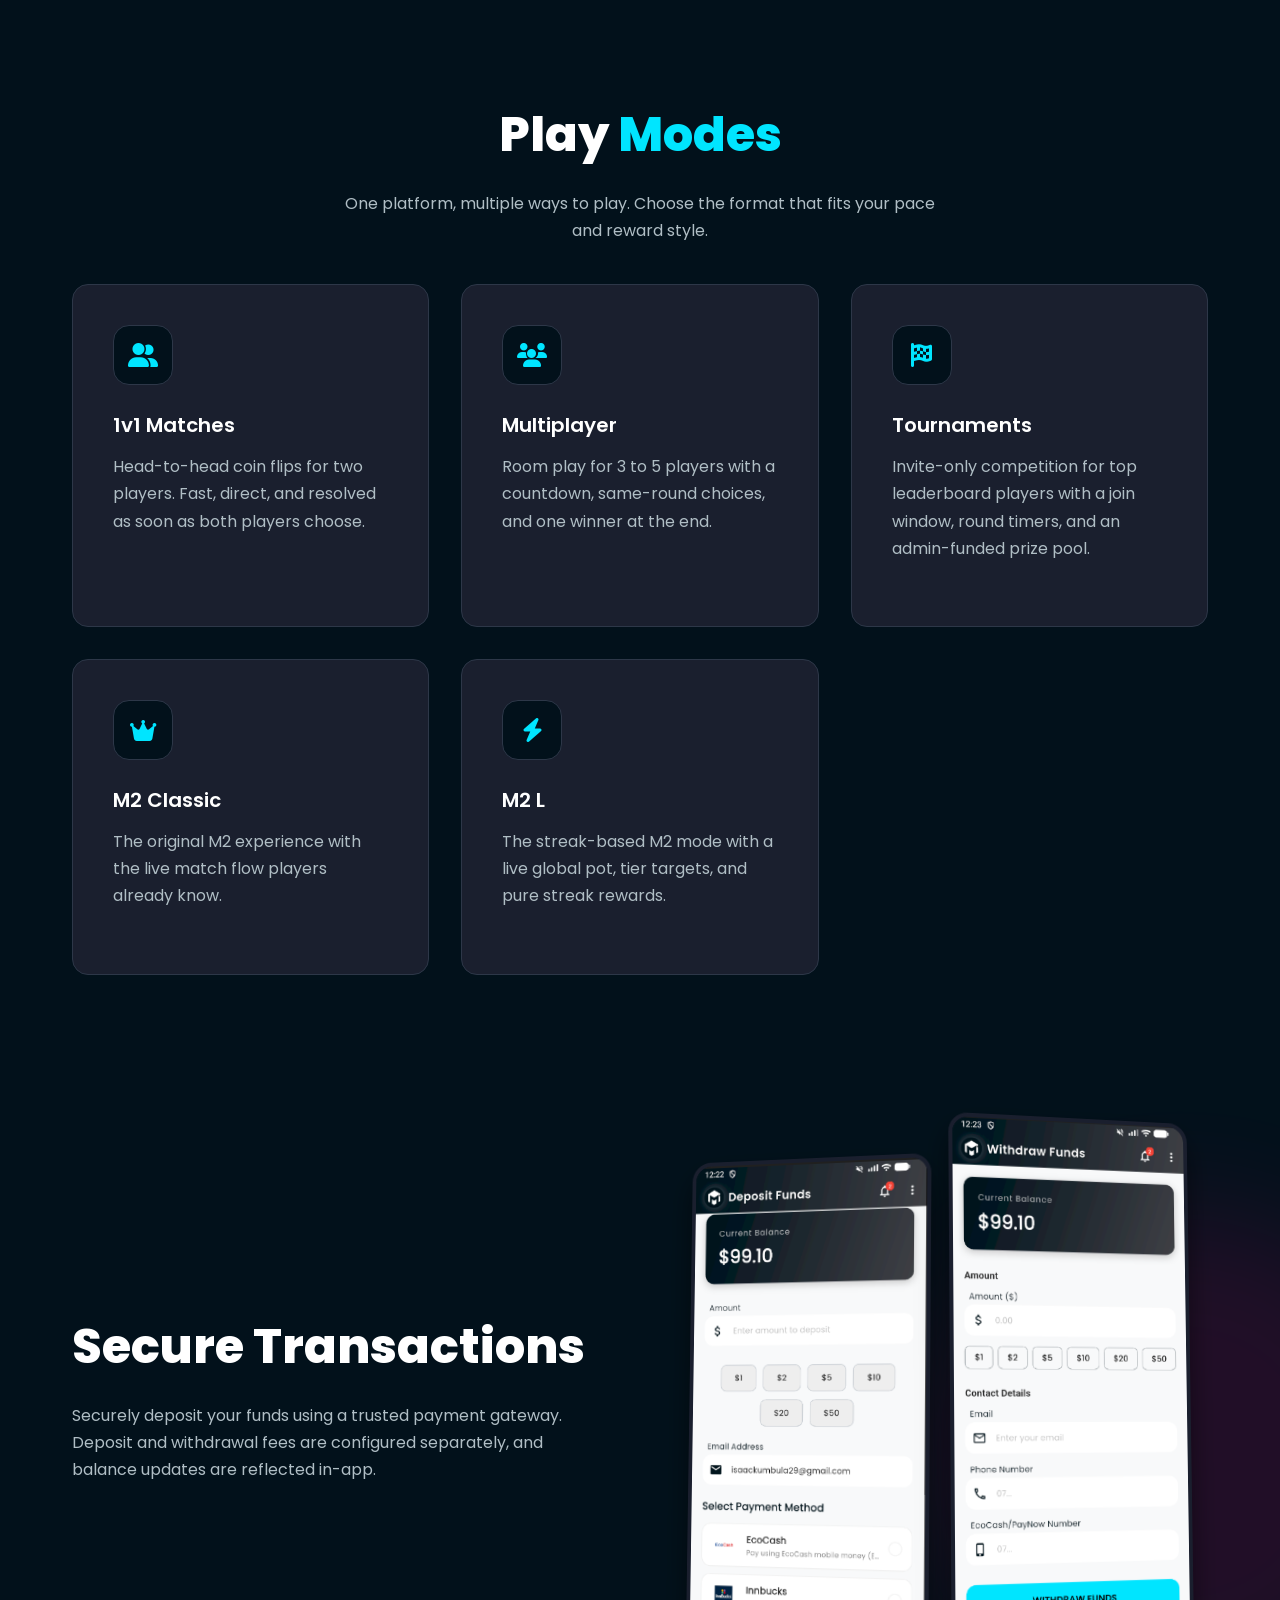
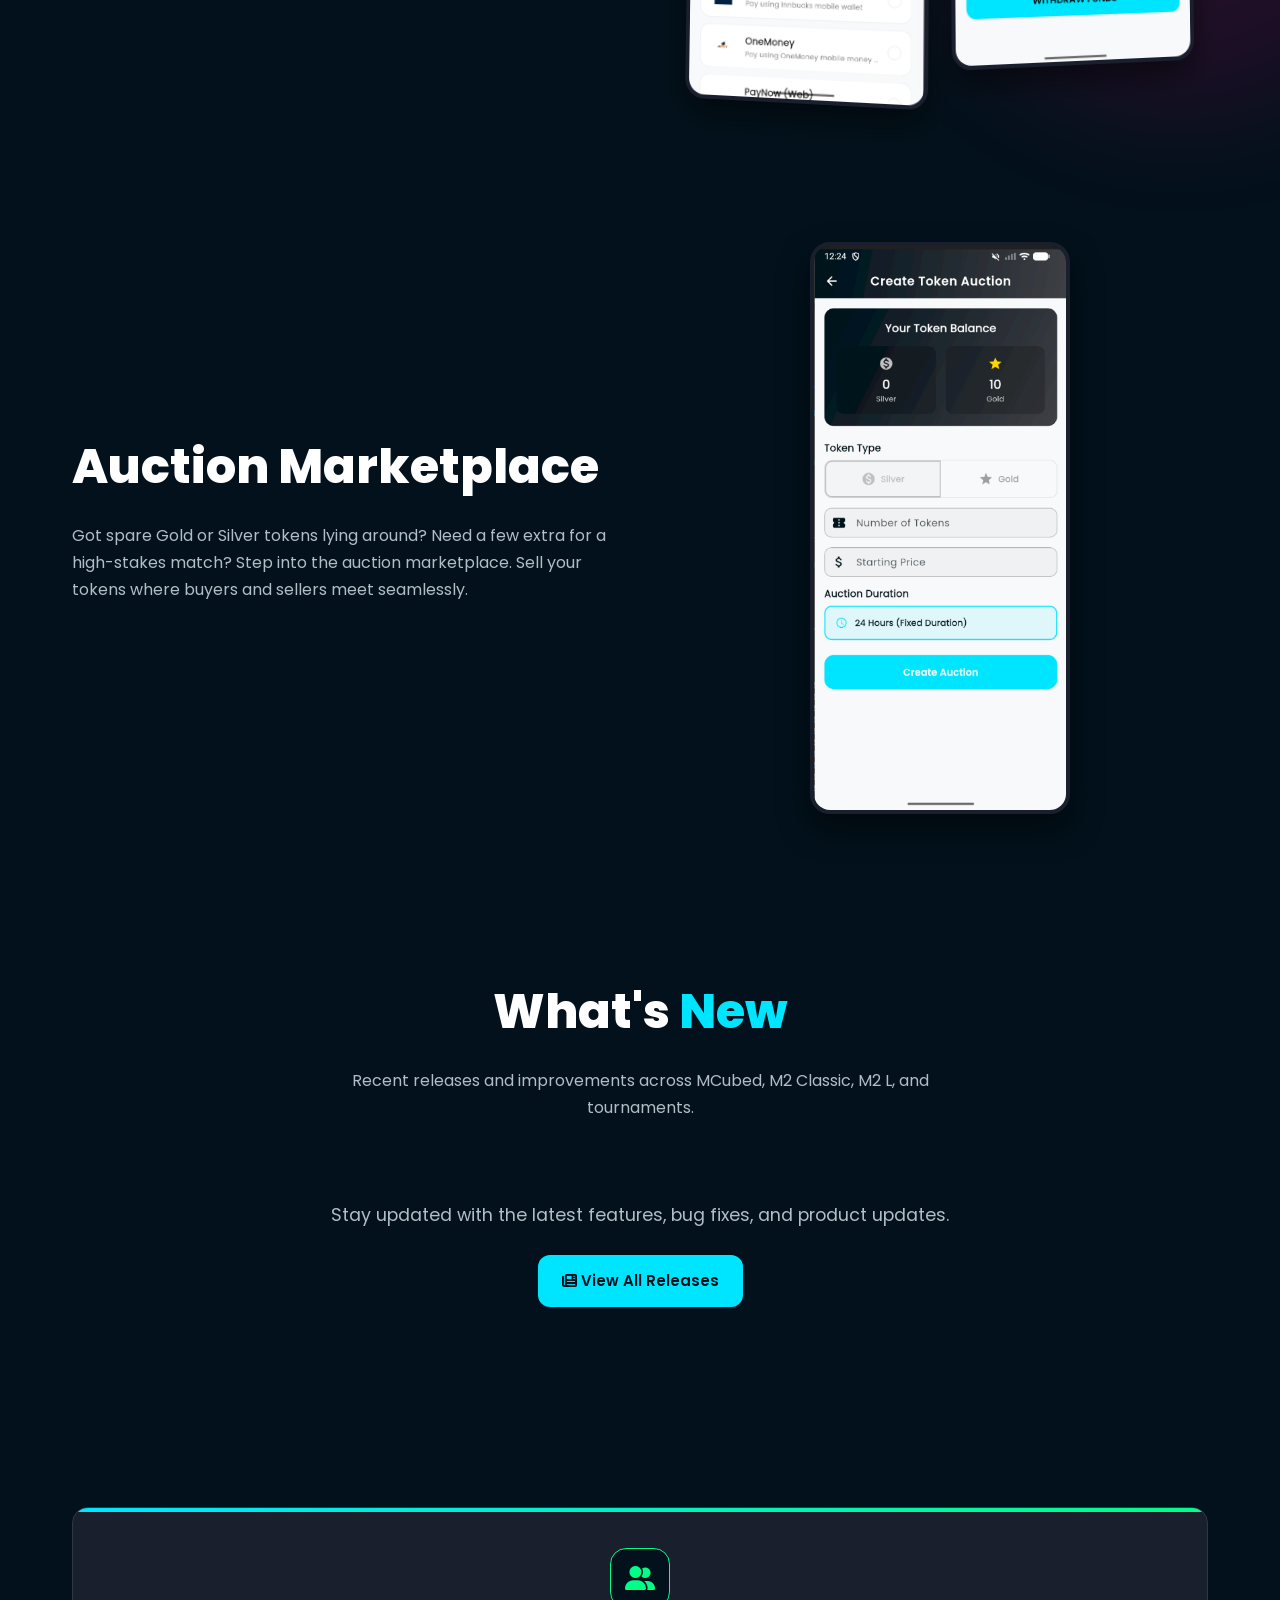
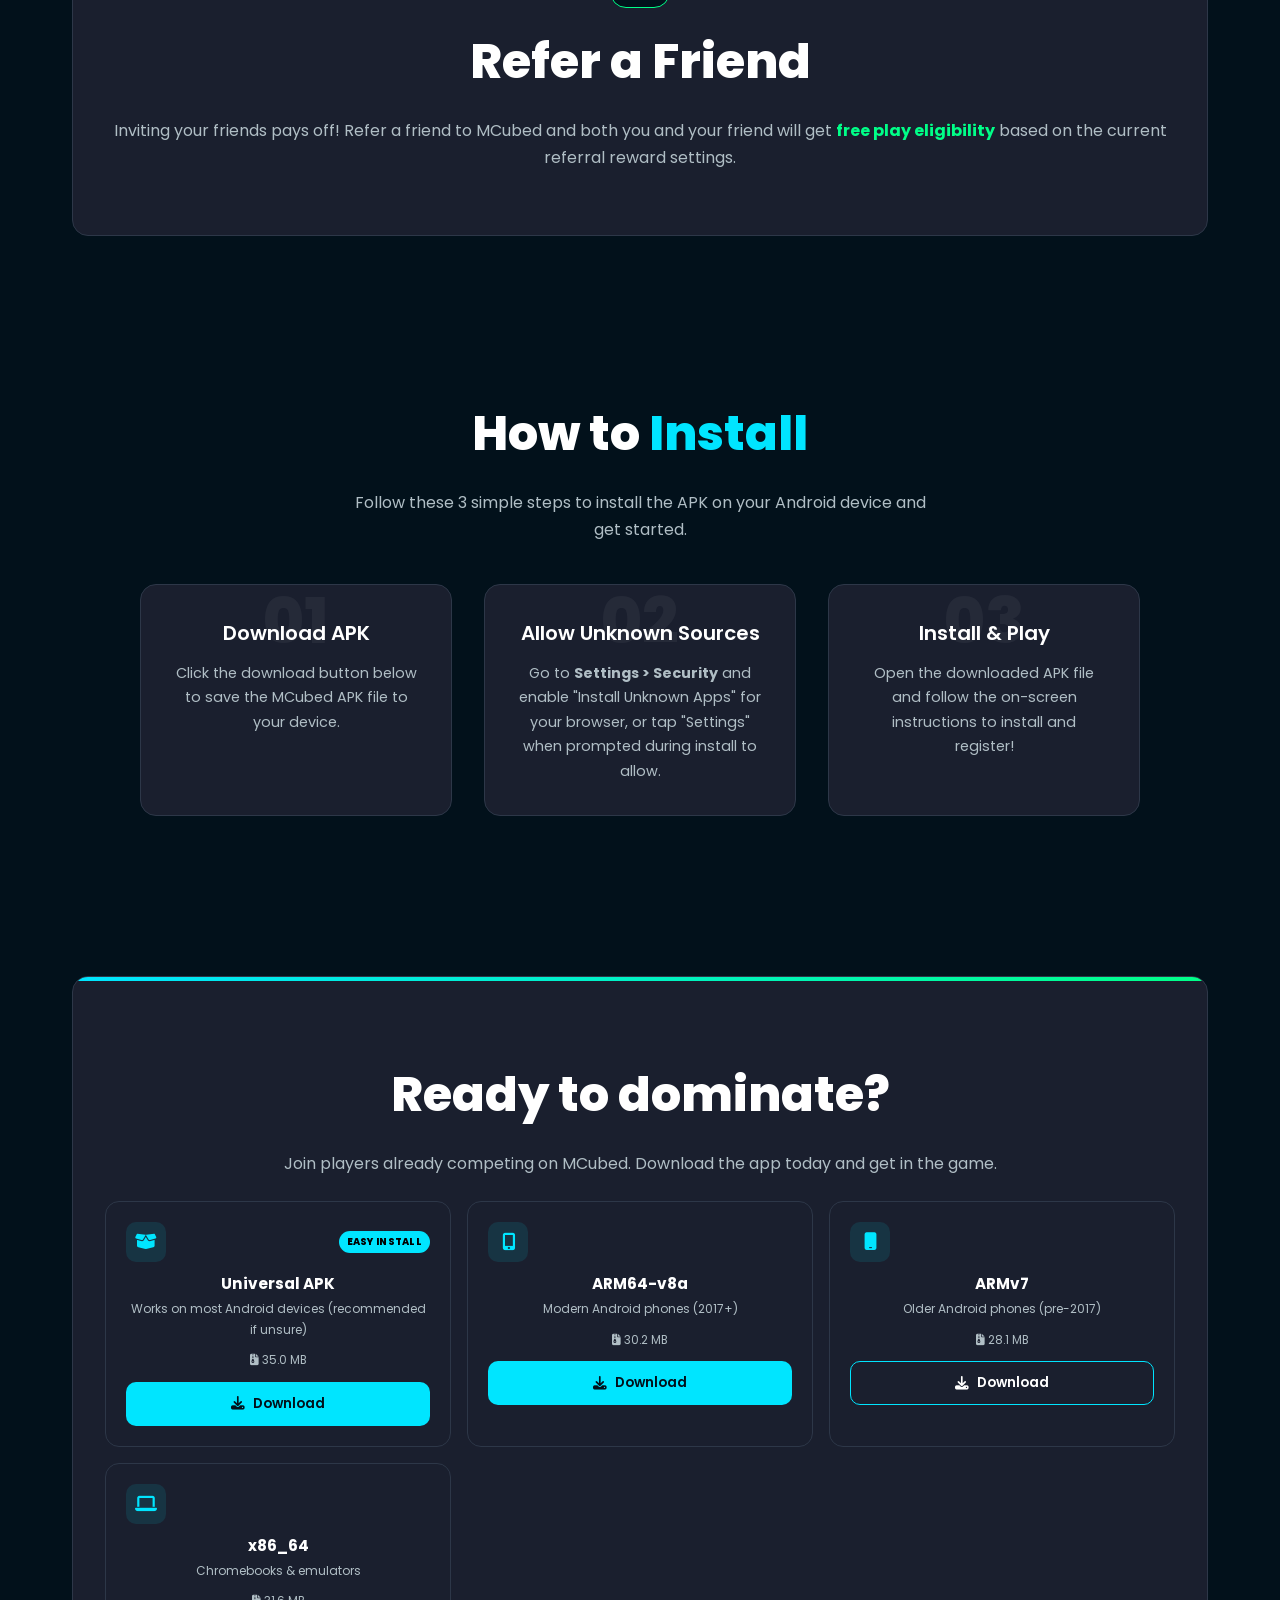
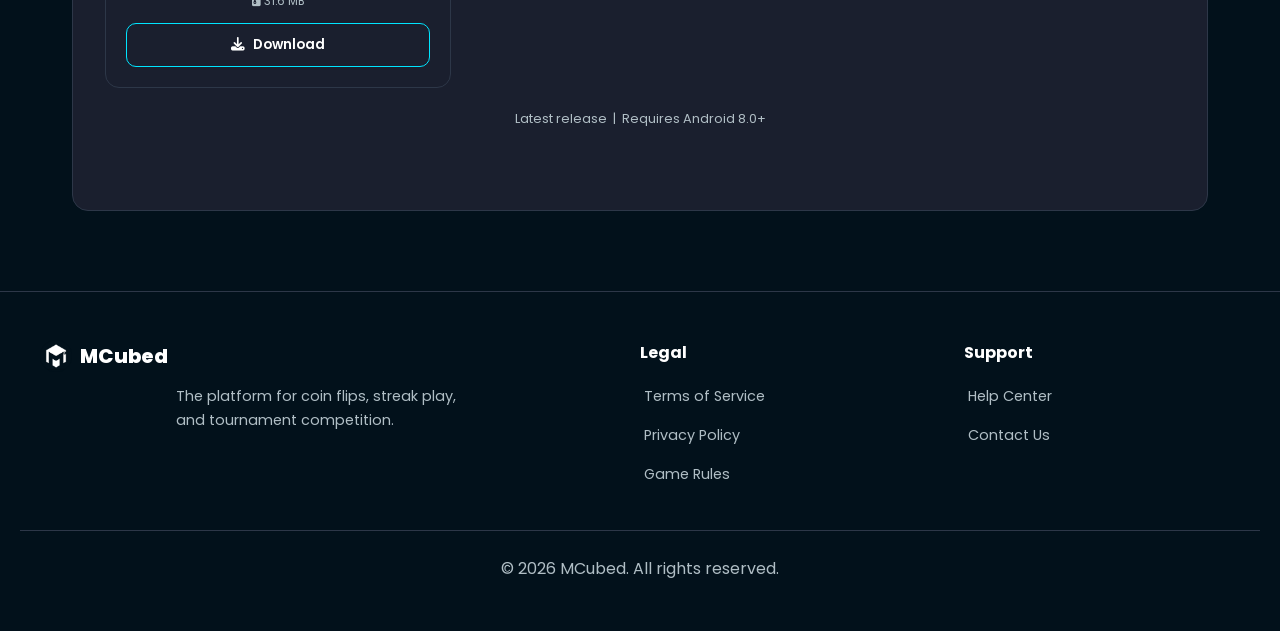
==== commit 277559ff: "feat: add universal APK download option for easy installation on Android devices" ====
--- a/index.html
+++ b/index.html
@@ -250,6 +250,22 @@
         </div>
 
         <div class="apk-options">
+          <div class="apk-card glass" id="card-universal">
+            <div class="apk-card-header">
+              <div class="apk-icon"><i class="fas fa-box-open"></i></div>
+              <span class="apk-badge">Easy Install</span>
+            </div>
+            <div class="apk-info">
+              <h4>Universal APK</h4>
+              <p>Works on most Android devices (recommended if unsure)</p>
+              <span class="apk-size" data-asset-name="mcubed-universal.apk"><i class="fas fa-file-archive"></i> 35.0 MB</span>
+            </div>
+            <a href="https://github.com/mcubeddata/mcubed_site/releases/latest/download/mcubed-universal.apk"
+               class="btn btn-primary apk-download-btn">
+              <i class="fas fa-download"></i> Download
+            </a>
+          </div>
+
           <div class="apk-card glass" id="card-arm64">
             <div class="apk-card-header">
               <div class="apk-icon"><i class="fas fa-mobile-alt"></i></div>
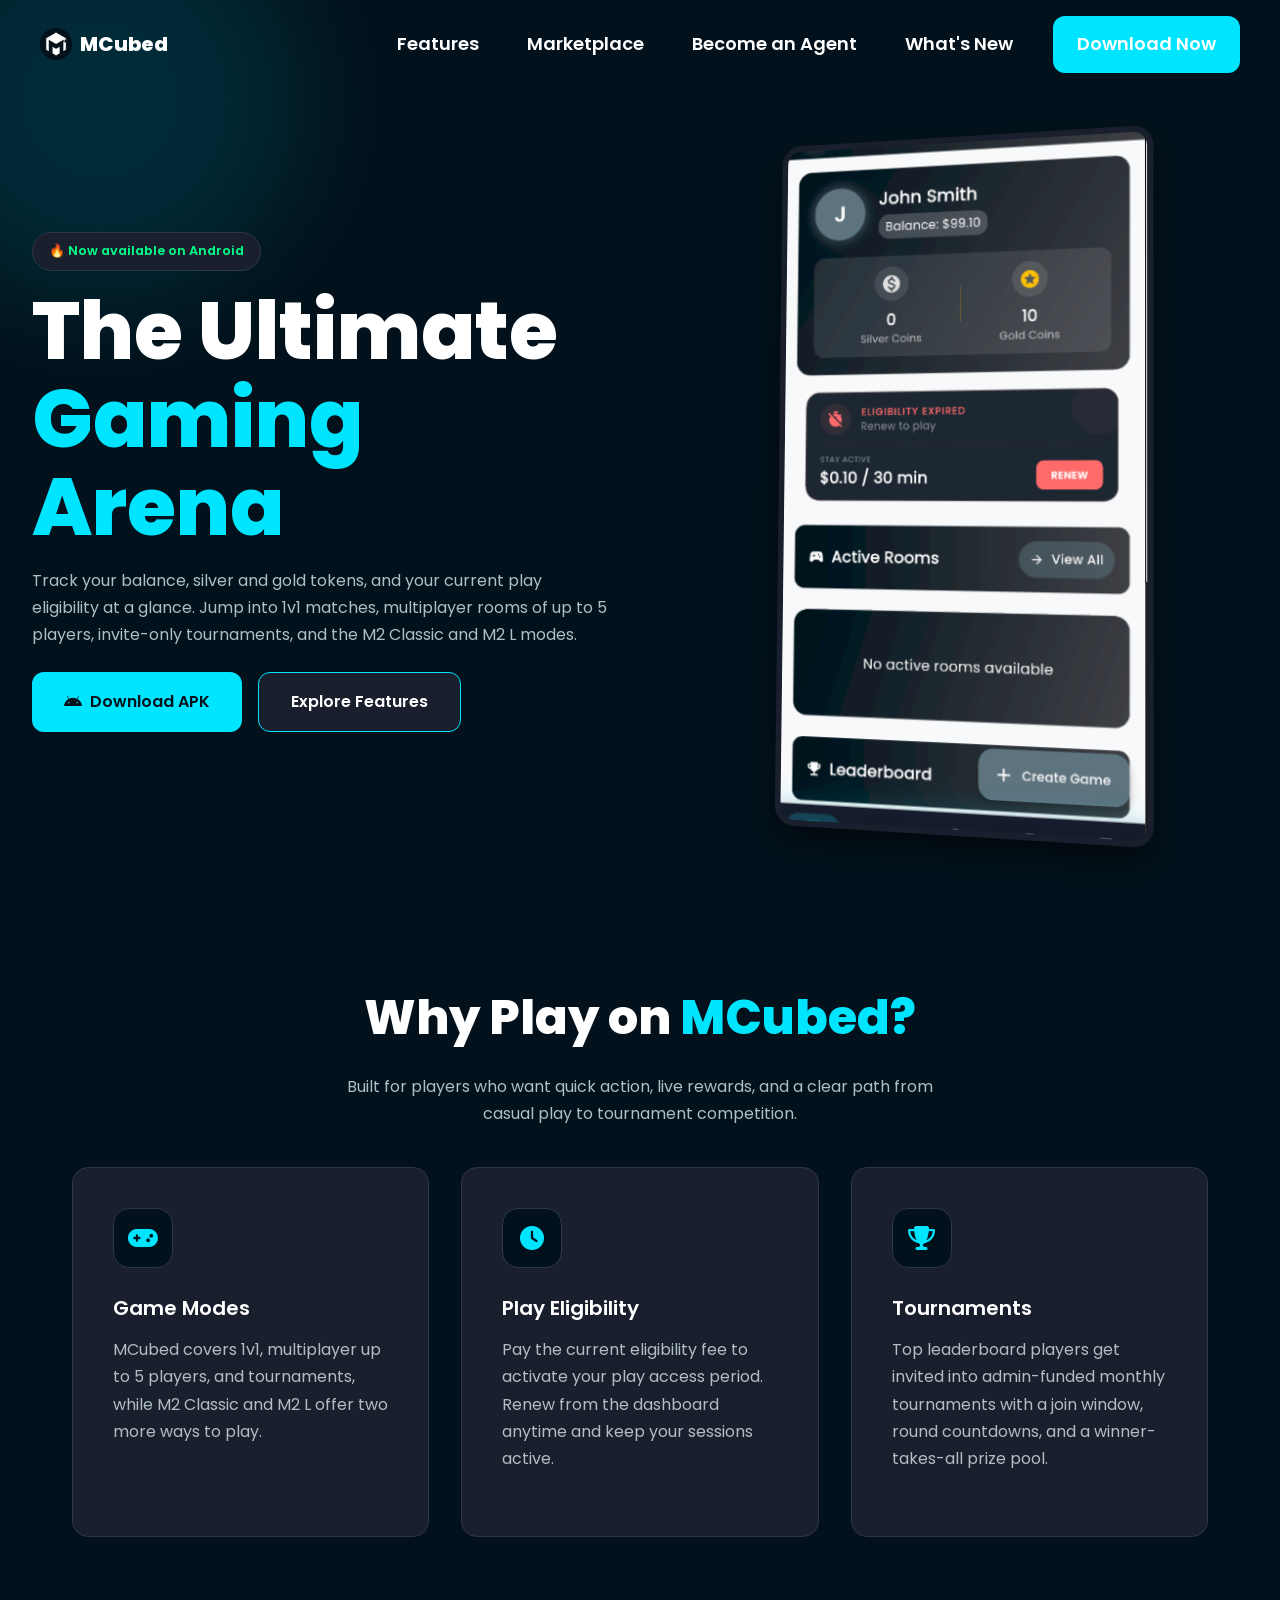
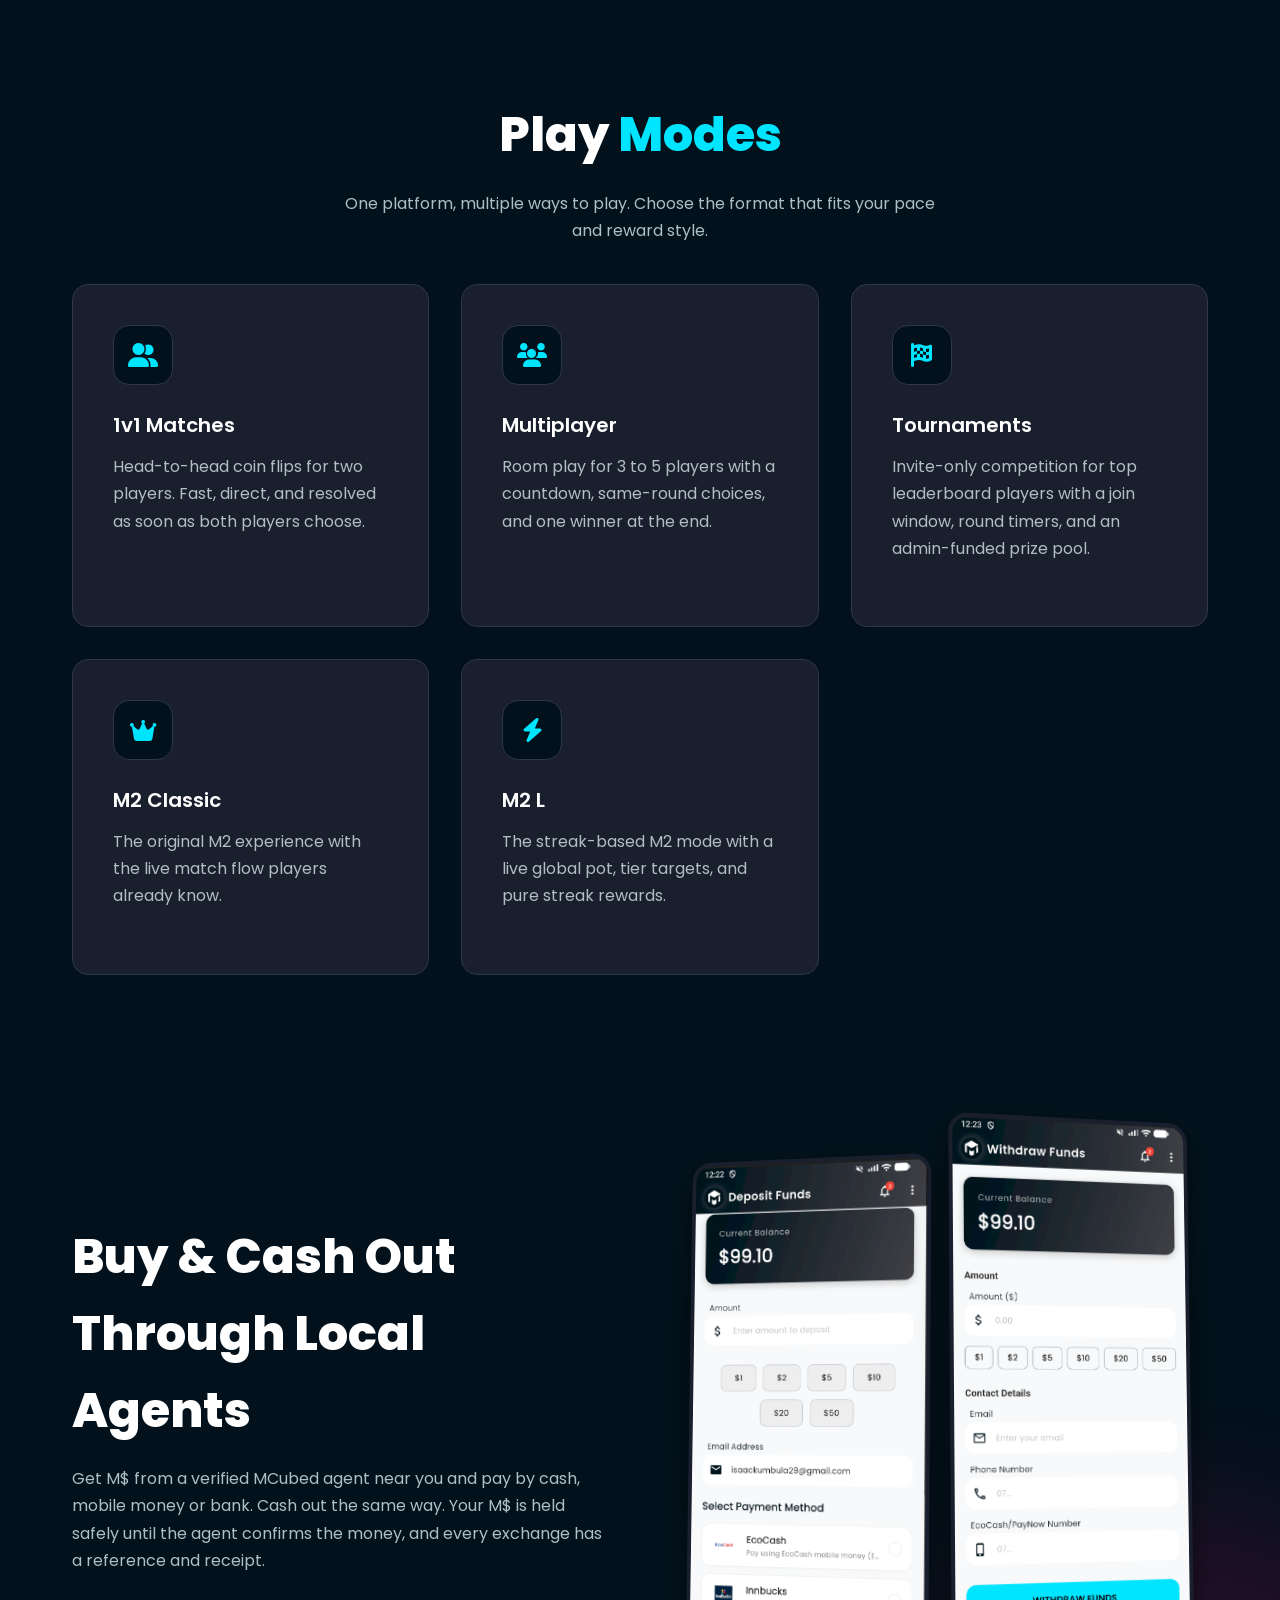
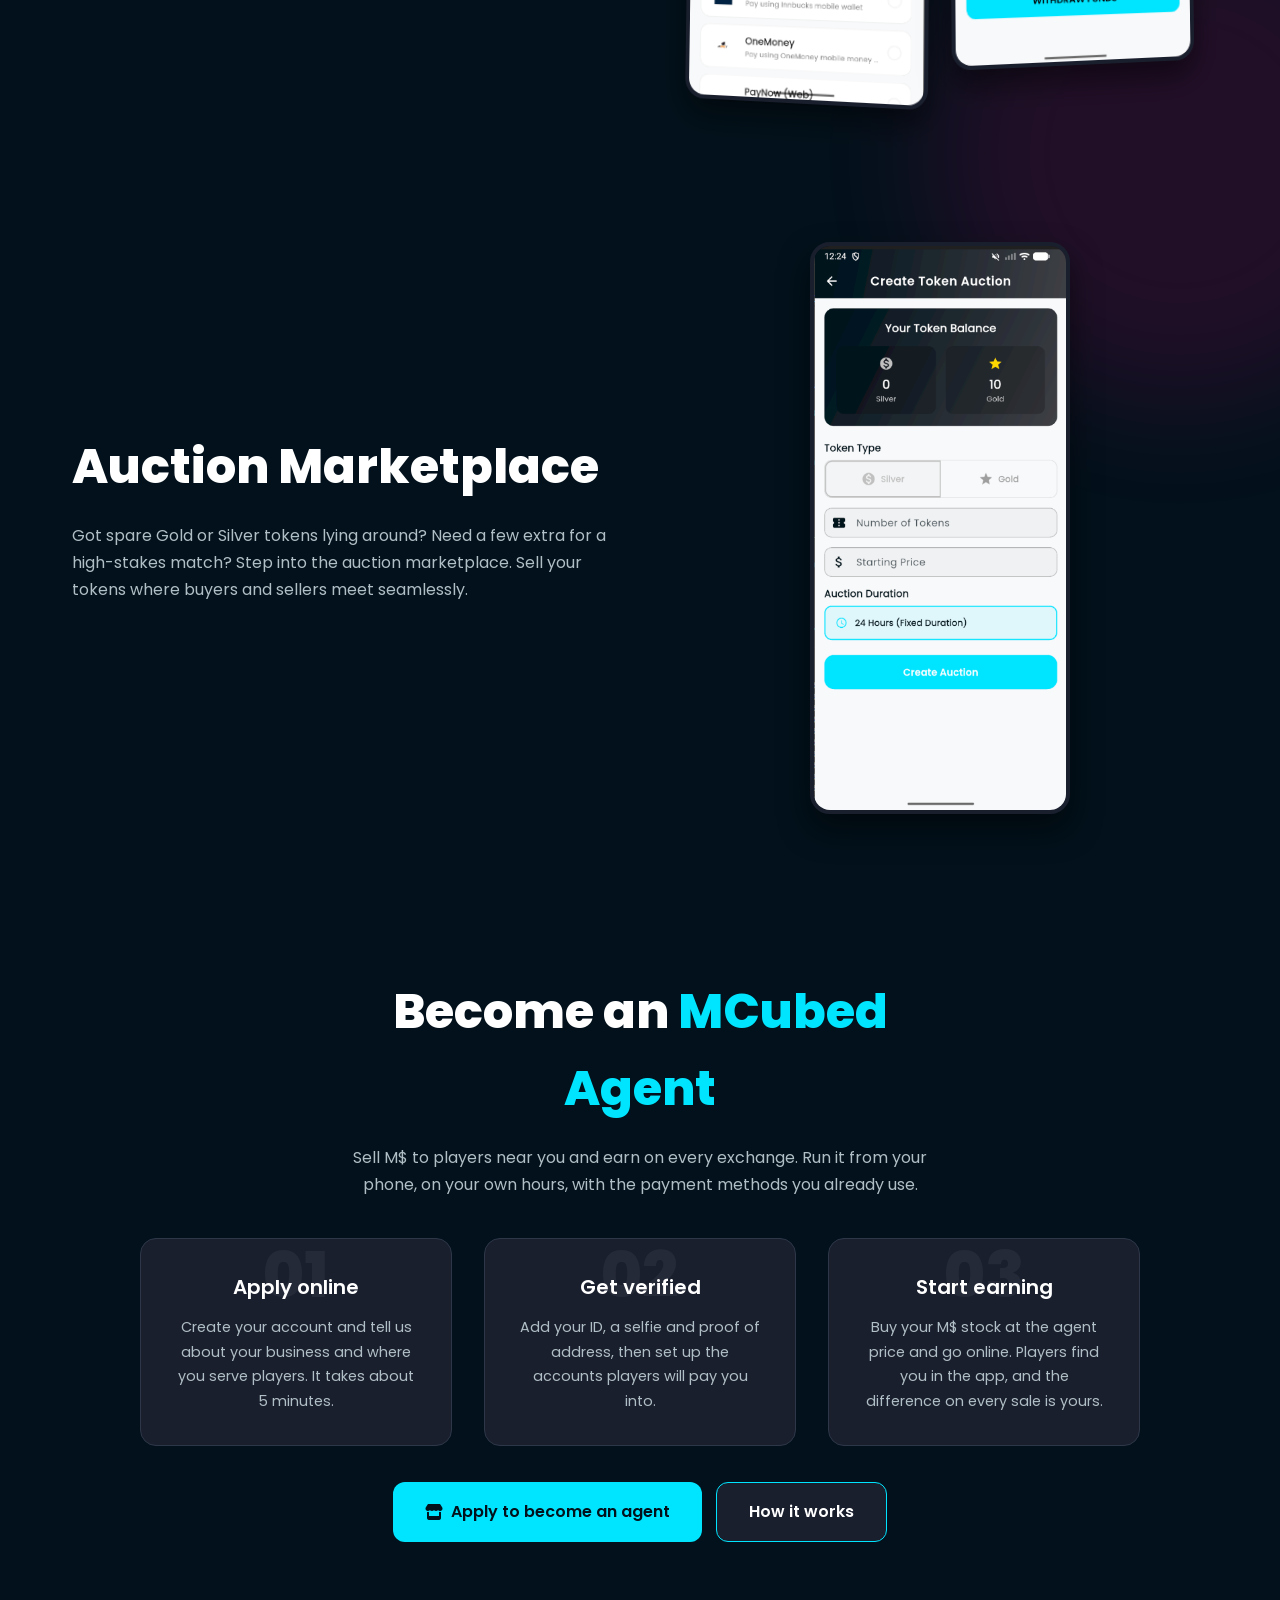
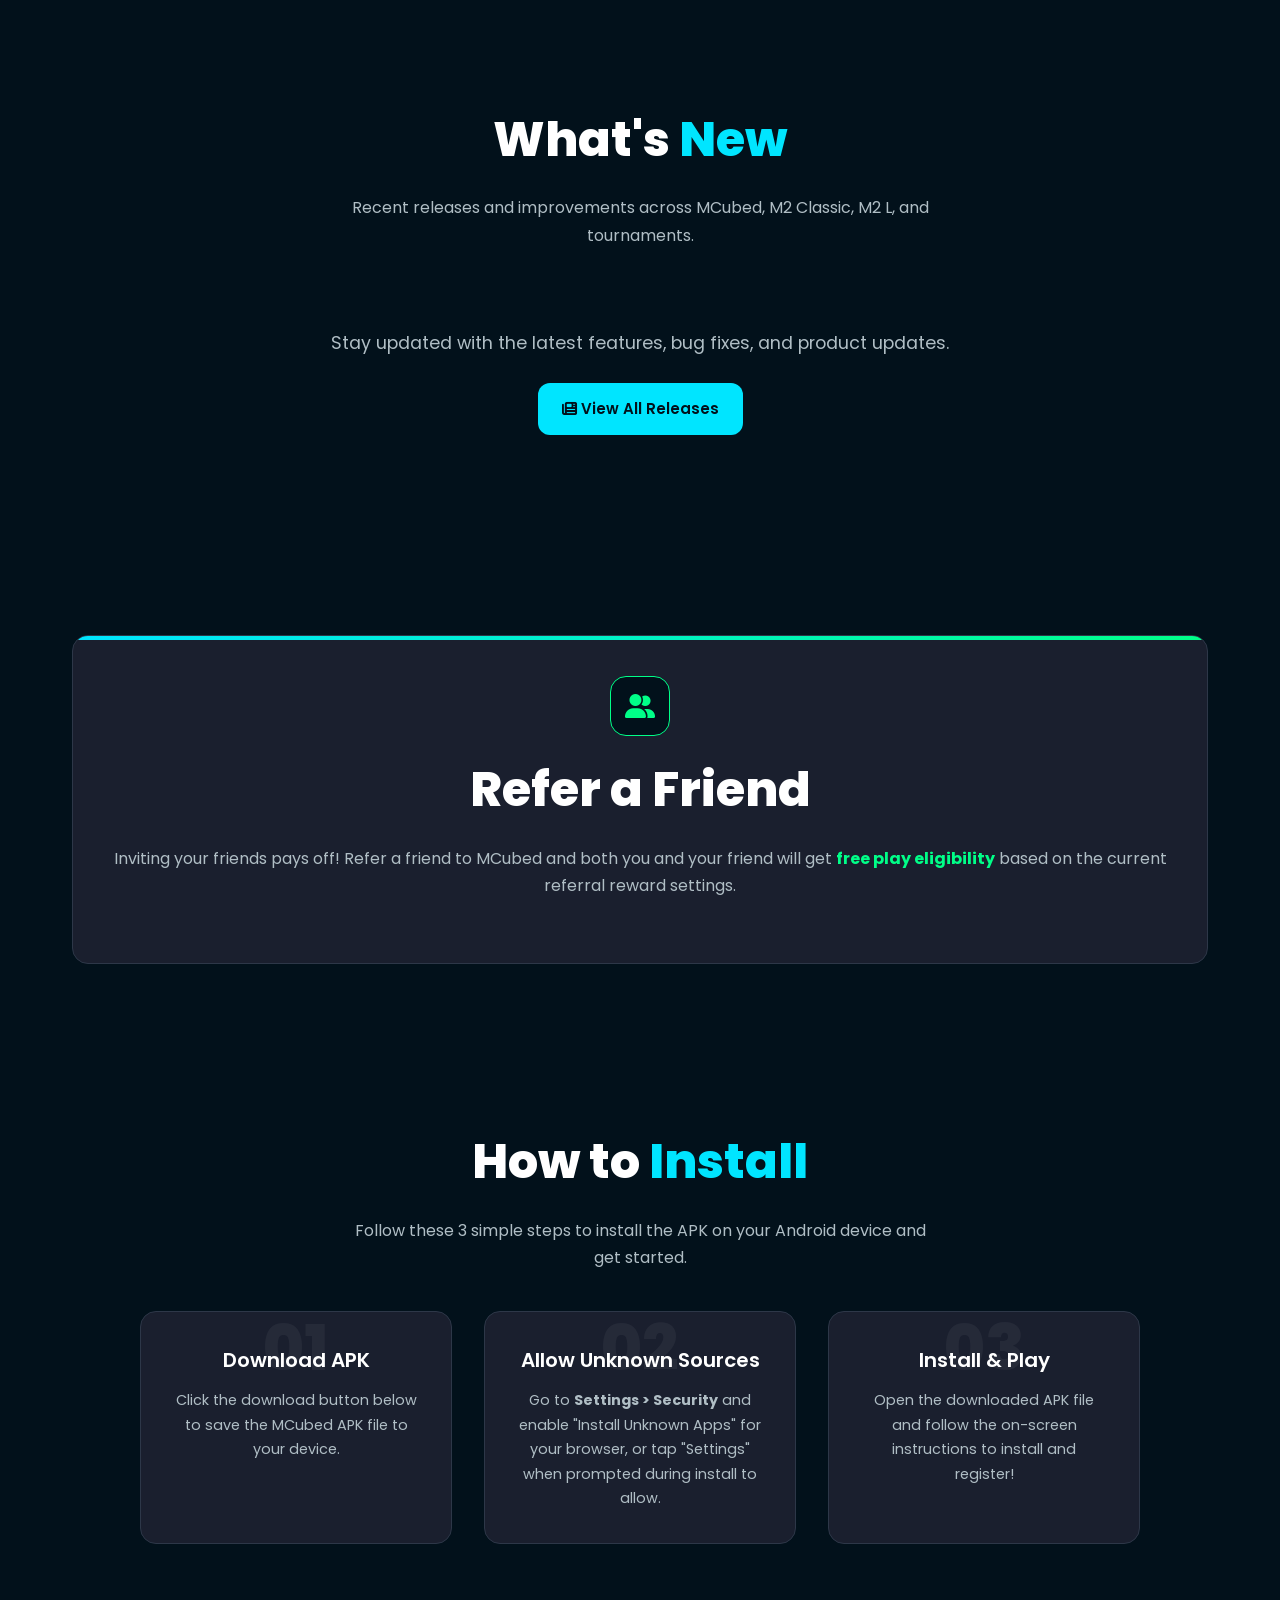
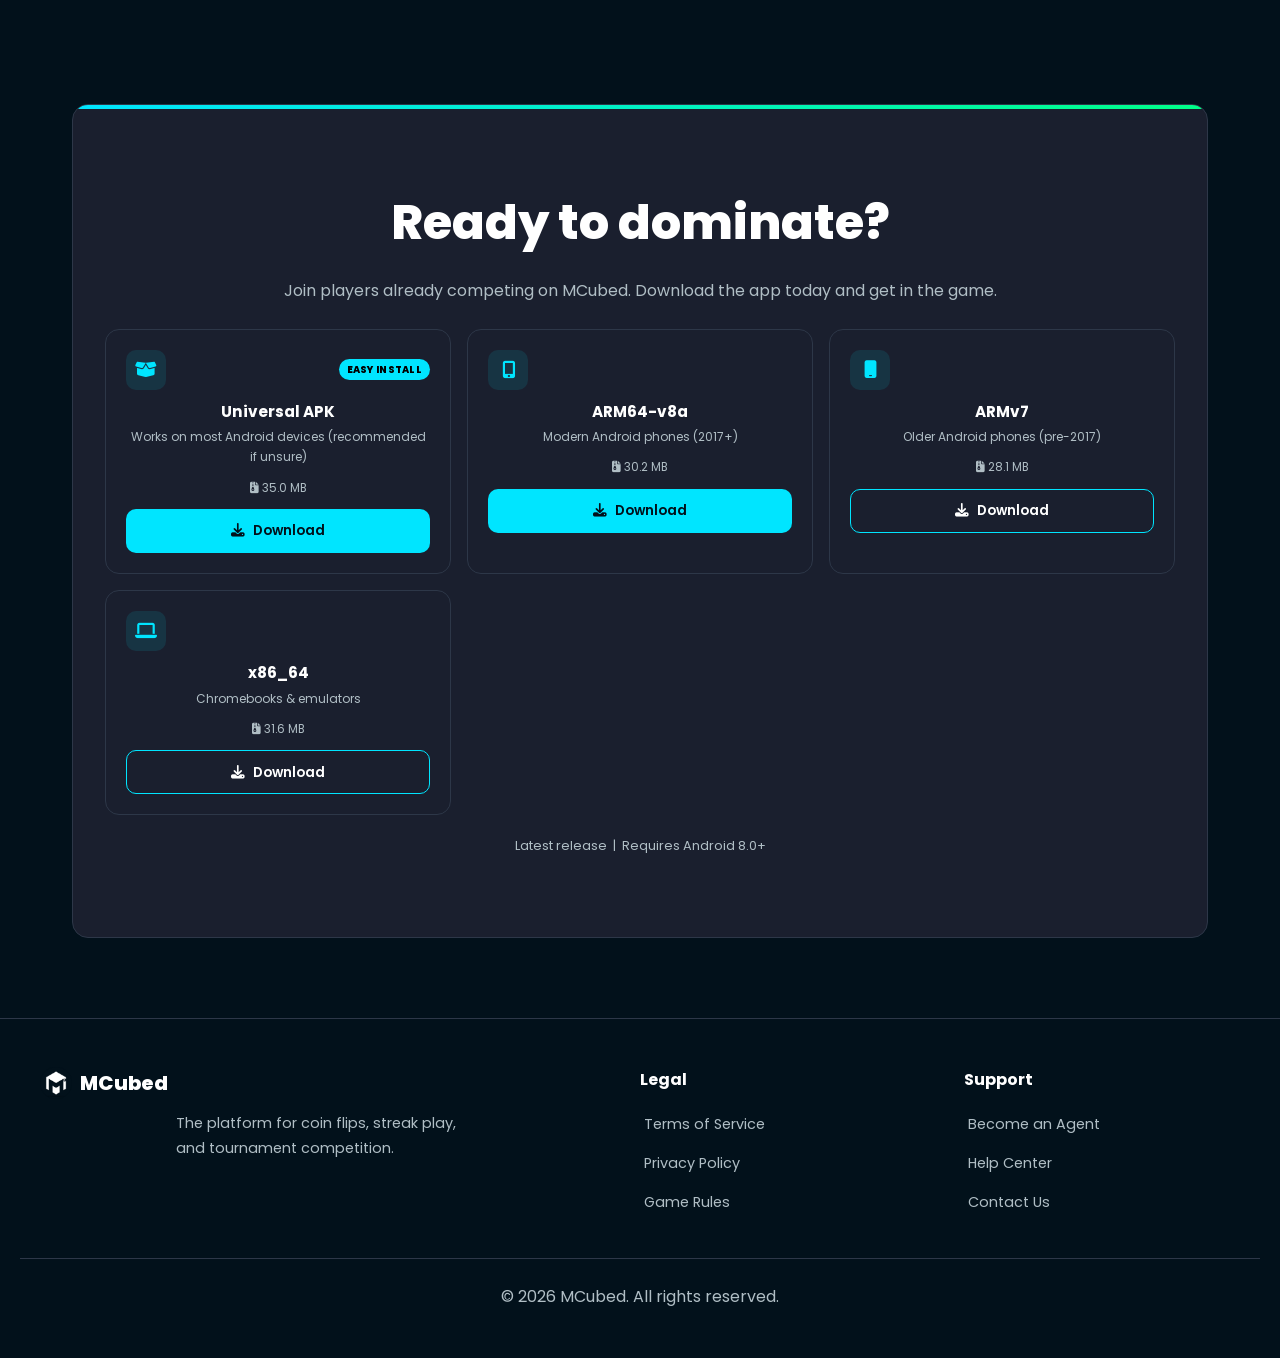
==== commit 51f8659f: "feat: add Become an Agent section and update buy/cash-out wording M$ is now bought and cashed out th" ====
--- a/index.html
+++ b/index.html
@@ -45,6 +45,7 @@
         <div class="nav-links" id="navLinks">
           <a href="#features">Features</a>
           <a href="#marketplace">Marketplace</a>
+          <a href="#agents">Become an Agent</a>
           <a href="whatsnew.html">What's New</a>
           <a href="#download" class="btn btn-primary">Download Now</a>
         </div>
@@ -157,9 +158,9 @@
     <!-- Secure Banking Showcase -->
     <section class="feature-showcase section fade-in-up">
       <div class="showcase-content">
-        <h2>Secure Transactions</h2>
-        <p>
-          Securely deposit your funds using a trusted payment gateway. Deposit and withdrawal fees are configured separately, and balance updates are reflected in-app.
+        <h2>Buy &amp; Cash Out Through Local Agents</h2>
+        <p>
+          Get M$ from a verified MCubed agent near you and pay by cash, mobile money or bank. Cash out the same way. Your M$ is held safely until the agent confirms the money, and every exchange has a reference and receipt.
         </p>
       </div>
       <div class="showcase-images dual-images">
@@ -178,6 +179,39 @@
         <p>
           Got spare Gold or Silver tokens lying around? Need a few extra for a high-stakes match? Step into the auction marketplace. Sell your tokens where buyers and sellers meet seamlessly.
         </p>
+      </div>
+    </section>
+
+    <!-- Become an Agent -->
+    <section id="agents" class="how-it-works agents section">
+      <div class="section-header fade-in-up">
+        <h2>Become an <span class="accent-text">MCubed Agent</span></h2>
+        <p>Sell M$ to players near you and earn on every exchange. Run it from your phone, on your own hours, with the payment methods you already use.</p>
+      </div>
+      <div class="steps-container">
+        <div class="step fade-in-up">
+          <div class="step-number">01</div>
+          <h3>Apply online</h3>
+          <p>Create your account and tell us about your business and where you serve players. It takes about 5 minutes.</p>
+        </div>
+        <div class="step fade-in-up delay-1">
+          <div class="step-number">02</div>
+          <h3>Get verified</h3>
+          <p>Add your ID, a selfie and proof of address, then set up the accounts players will pay you into.</p>
+        </div>
+        <div class="step fade-in-up delay-2">
+          <div class="step-number">03</div>
+          <h3>Start earning</h3>
+          <p>Buy your M$ stock at the agent price and go online. Players find you in the app, and the difference on every sale is yours.</p>
+        </div>
+      </div>
+      <div class="agents-cta fade-in-up">
+        <a href="https://agents.mechanism3.com/?apply=1" class="btn btn-primary btn-large">
+          <i class="fas fa-store"></i> Apply to become an agent
+        </a>
+        <a href="https://agents.mechanism3.com/become-an-agent" class="btn btn-secondary btn-large">
+          How it works
+        </a>
       </div>
     </section>
 
@@ -341,6 +375,7 @@
         </div>
         <div class="footer-links">
           <h4>Support</h4>
+          <a href="https://agents.mechanism3.com/become-an-agent">Become an Agent</a>
           <a href="#">Help Center</a>
           <a href="#">Contact Us</a>
         </div>
--- a/styles.css
+++ b/styles.css
@@ -1045,3 +1045,20 @@
   }
 }
 
+
+/* Become an Agent */
+.agents-cta {
+  display: flex;
+  flex-wrap: wrap;
+  justify-content: center;
+  gap: 14px;
+  margin-top: 36px;
+}
+.agents-cta .btn {
+  text-align: center;
+}
+@media (max-width: 600px) {
+  .agents-cta .btn {
+    width: 100%;
+  }
+}
